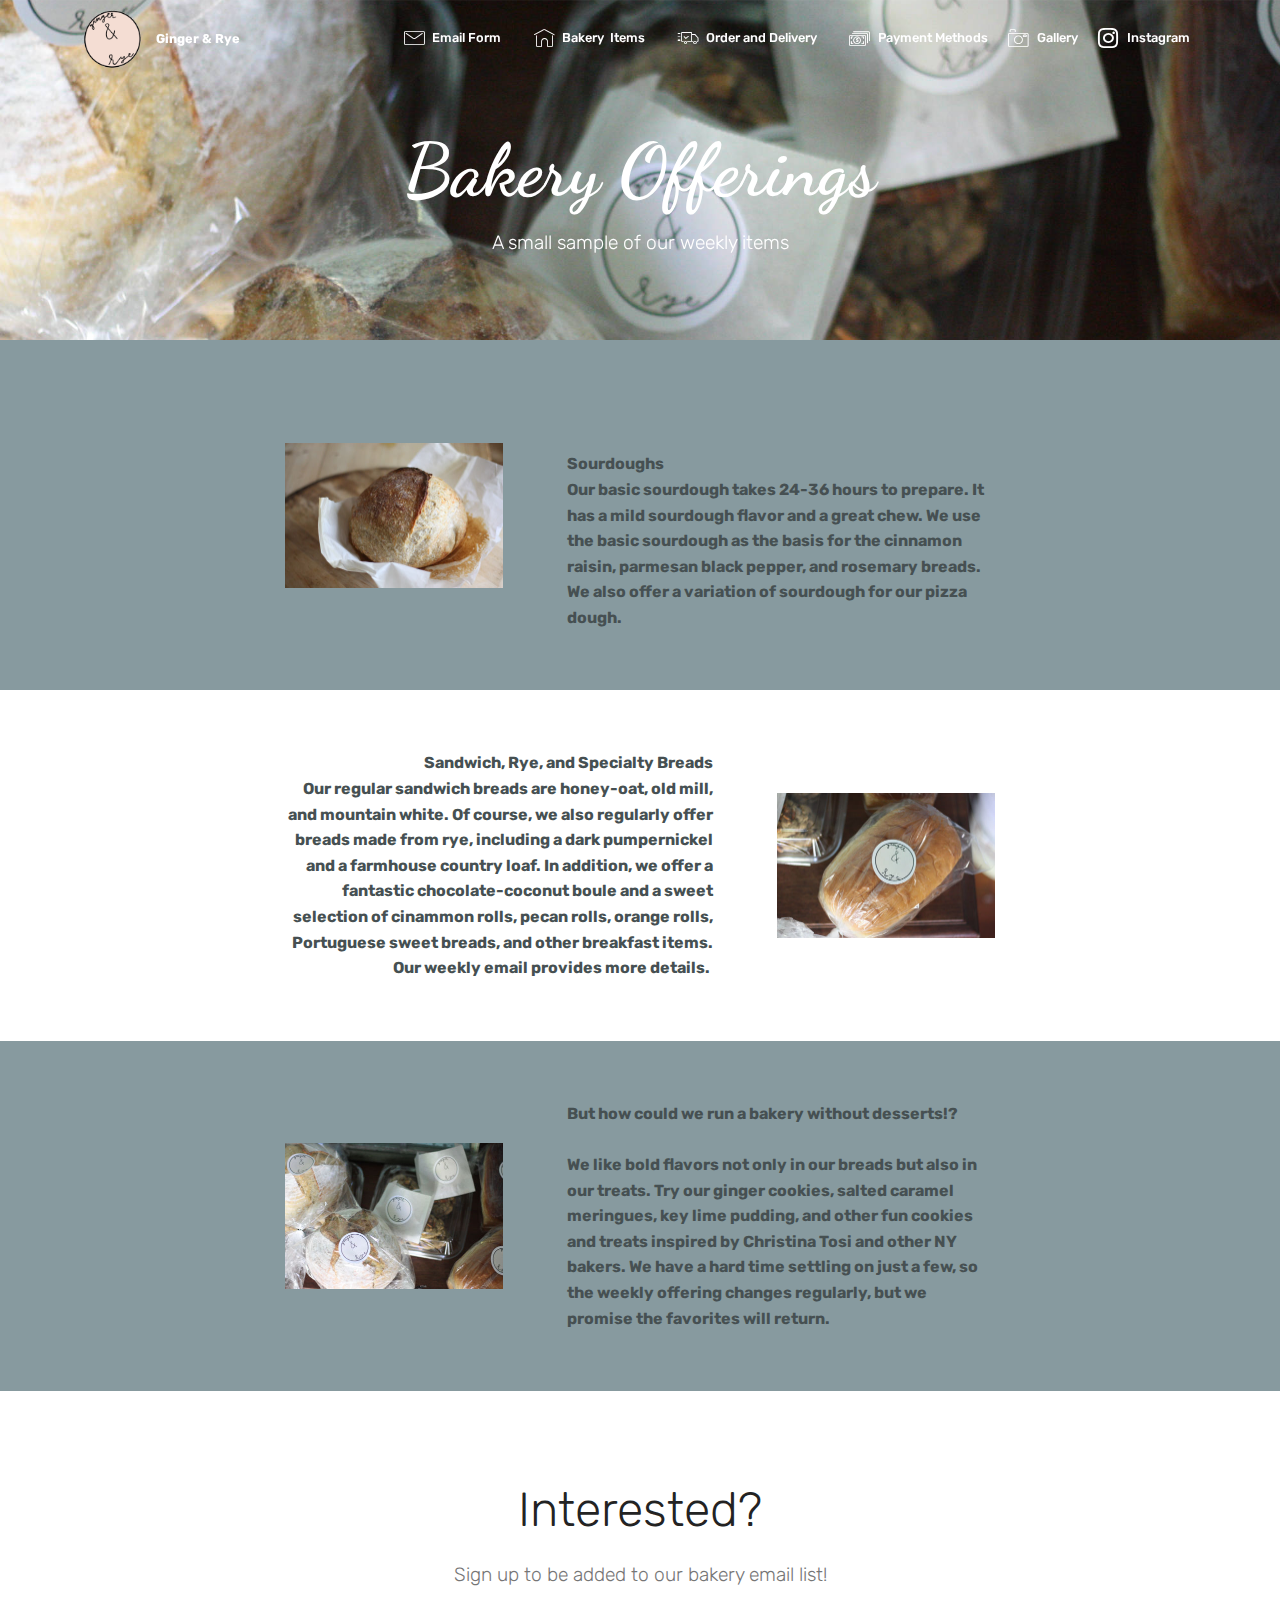
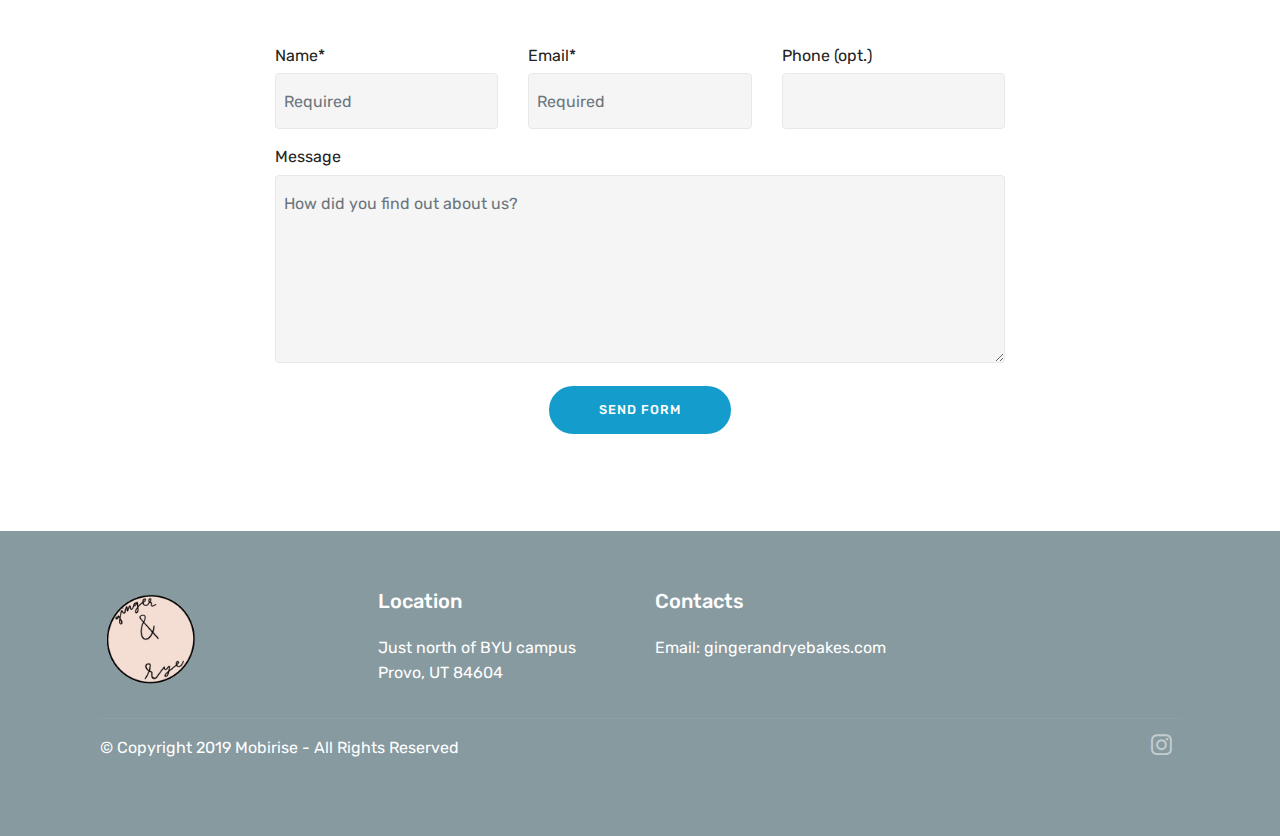
==== page1.html @ 4b45123b "create github pages" ====
<!DOCTYPE html>
<html  >
<head>
  <!-- Site made with Mobirise Website Builder v4.12.3, https://mobirise.com -->
  <meta charset="UTF-8">
  <meta http-equiv="X-UA-Compatible" content="IE=edge">
  <meta name="generator" content="Mobirise v4.12.3, mobirise.com">
  <meta name="viewport" content="width=device-width, initial-scale=1, minimum-scale=1">
  <link rel="shortcut icon" href="assets/images/gingerandrye-1-128x124.png" type="image/x-icon">
  <meta name="description" content="Web Site Maker Description">
  
  
  <title>Bakery Items</title>
  <link rel="stylesheet" href="assets/web/assets/mobirise-icons/mobirise-icons.css">
  <link rel="stylesheet" href="assets/bootstrap/css/bootstrap.min.css">
  <link rel="stylesheet" href="assets/bootstrap/css/bootstrap-grid.min.css">
  <link rel="stylesheet" href="assets/bootstrap/css/bootstrap-reboot.min.css">
  <link rel="stylesheet" href="assets/socicon/css/styles.css">
  <link rel="stylesheet" href="assets/dropdown/css/style.css">
  <link rel="stylesheet" href="assets/tether/tether.min.css">
  <link rel="stylesheet" href="assets/theme/css/style.css">
  <link rel="preload" as="style" href="assets/mobirise/css/mbr-additional.css"><link rel="stylesheet" href="assets/mobirise/css/mbr-additional.css" type="text/css">
  
  
  
</head>
<body>
  <section class="menu cid-qTkzRZLJNu" once="menu" id="menu1-h">

    

    <nav class="navbar navbar-expand beta-menu navbar-dropdown align-items-center navbar-fixed-top navbar-toggleable-sm bg-color transparent">
        <button class="navbar-toggler navbar-toggler-right" type="button" data-toggle="collapse" data-target="#navbarSupportedContent" aria-controls="navbarSupportedContent" aria-expanded="false" aria-label="Toggle navigation">
            <div class="hamburger">
                <span></span>
                <span></span>
                <span></span>
                <span></span>
            </div>
        </button>
        <div class="menu-logo">
            <div class="navbar-brand">
                <span class="navbar-logo">
                    <a href="index.html#header2-1">
                         <img src="assets/images/gingerandrye-1-128x124.png" alt="Mobirise" title="" style="height: 3.8rem;">
                    </a>
                </span>
                <span class="navbar-caption-wrap"><a class="navbar-caption text-white display-4" href="index.html#header2-1">
                        Ginger &amp; Rye</a></span>
            </div>
        </div>
        <div class="collapse navbar-collapse" id="navbarSupportedContent">
            <ul class="navbar-nav nav-dropdown nav-right" data-app-modern-menu="true"><li class="nav-item">
                    <a class="nav-link link text-white display-4" href="index.html#form1-1f"><span class="mbri-letter mbr-iconfont mbr-iconfont-btn"></span>Email Form &nbsp; &nbsp;</a>
                </li><li class="nav-item"><a class="nav-link link text-white display-4" href="page1.html#content5-p"><span class="mbri-home mbr-iconfont mbr-iconfont-btn"></span>Bakery &nbsp;Items &nbsp; &nbsp;</a></li><li class="nav-item"><a class="nav-link link text-white display-4" href="page3.html"><span class="mbri-delivery mbr-iconfont mbr-iconfont-btn"></span>Order and Delivery &nbsp; &nbsp;</a></li>
                <li class="nav-item">
                    <a class="nav-link link text-white display-4" href="index.html#contacts2-13"><span class="mbri-cash mbr-iconfont mbr-iconfont-btn"></span>
                        
                        Payment Methods</a>
                </li><li class="nav-item"><a class="nav-link link text-white display-4" href="page2.html#content5-10"><span class="mbri-camera mbr-iconfont mbr-iconfont-btn"></span>Gallery</a></li><li class="nav-item"><a class="nav-link link text-white display-4" href="https://www.instagram.com/ginger.and.rye/?hl=en"><span class="socicon socicon-instagram mbr-iconfont mbr-iconfont-btn"></span>Instagram</a></li></ul>
            
        </div>
    </nav>
</section>

<section class="engine"><a href="https://mobirise.info/p">website templates free download</a></section><section class="mbr-section content5 cid-s0pGaWJEve mbr-parallax-background" id="content5-p">

    

    

    <div class="container">
        <div class="media-container-row">
            <div class="title col-12 col-md-8">
                <h2 class="align-center mbr-bold mbr-white pb-3 mbr-fonts-style display-1">
                    <br>Bakery Offerings</h2>
                <h3 class="mbr-section-subtitle align-center mbr-light mbr-white pb-3 mbr-fonts-style display-5">
                    A small sample of our weekly items</h3>
                
                
            </div>
        </div>
    </div>
</section>

<section class="mbr-section content6 cid-s0pDZ3ZKz1" id="content6-i">
    
     
    
    <div class="container">
        <div class="media-container-row">
            <div class="col-12 col-md-8">
                <div class="media-container-row">
                    <div class="mbr-figure" style="width: 60%;">
                      <img src="assets/images/ba828e68-7c0d-4116-87e7-98abefa94140-436x291.jpg" alt="Mobirise" title="">  
                    </div>
                    <div class="media-content">
                        <div class="mbr-section-text">
                            <p class="mbr-text mb-0 mbr-fonts-style display-7"><strong><br></strong><br><strong>Sourdoughs</strong><br><strong>Our basic sourdough takes 24-36 hours to prepare. It has a mild sourdough flavor and a great chew. We use the basic sourdough as the basis for the cinnamon raisin, parmesan black pepper, and rosemary breads. We also offer a variation of sourdough for our pizza dough.&nbsp;</strong></p>
                        </div>
                    </div>
                </div>
            </div>
        </div>
    </div>
</section>

<section class="mbr-section content7 cid-s0pDZAdrUV" id="content7-j">
          
    

    <div class="container">
        <div class="media-container-row">
            <div class="col-12 col-md-8">
                <div class="media-container-row">
                    <div class="media-content">
                        <div class="mbr-section-text">
                            <p class="mbr-text align-right mb-0 mbr-fonts-style display-7"><strong>Sandwich, Rye, and Specialty Breads </strong><br><strong>Our regular sandwich breads are honey-oat, old mill, and mountain white. Of course, we also regularly offer breads made from rye, including a dark pumpernickel and a farmhouse country loaf. In addition, we offer a fantastic chocolate-coconut boule and a sweet selection of cinammon rolls, pecan rolls, orange rolls, Portuguese sweet breads, and other breakfast items. Our weekly email provides more details.&nbsp;</strong></p>
                        </div>
                    </div>
                    <div class="mbr-figure" style="width: 60%;">
                     <img src="assets/images/7b213378-74d7-454a-addc-4ea7f31fd6d7-436x291.jpg" alt="Mobirise" title="">  
                    </div>
                </div>
            </div>
        </div>
    </div>
</section>

<section class="mbr-section content6 cid-s0pE079Bls" id="content6-k">
    
     
    
    <div class="container">
        <div class="media-container-row">
            <div class="col-12 col-md-8">
                <div class="media-container-row">
                    <div class="mbr-figure" style="width: 60%;">
                      <img src="assets/images/e7d63879-1430-4ffb-b360-0c86e15fdb73-436x291.jpg" alt="Mobirise" title="">  
                    </div>
                    <div class="media-content">
                        <div class="mbr-section-text">
                            <p class="mbr-text mb-0 mbr-fonts-style display-7"><strong>But how could we run a bakery without desserts!? </strong><br><br><strong>We like bold flavors not only in our breads but also in our treats. Try our ginger cookies, salted caramel meringues, key lime pudding, and other fun cookies and treats inspired by Christina Tosi and other NY bakers. We have a hard time settling on just a few, so the weekly offering changes regularly, but we promise the favorites will return.&nbsp;</strong></p>
                        </div>
                    </div>
                </div>
            </div>
        </div>
    </div>
</section>

<section class="mbr-section form1 cid-s45oOQCG1x" id="form1-1g">

    

    
    <div class="container">
        <div class="row justify-content-center">
            <div class="title col-12 col-lg-8">
                <h2 class="mbr-section-title align-center pb-3 mbr-fonts-style display-2">
                    Interested?</h2>
                <h3 class="mbr-section-subtitle align-center mbr-light pb-3 mbr-fonts-style display-5">
                    Sign up to be added to our bakery email list!</h3>
            </div>
        </div>
    </div>
    <div class="container">
        <div class="row justify-content-center">
            <div class="media-container-column col-lg-8" data-form-type="formoid">
                <!---Formbuilder Form--->
                <form action="https://mobirise.com/" method="POST" class="mbr-form form-with-styler" data-form-title="Mobirise Form"><input type="hidden" name="email" data-form-email="true" value="kA5Q4S2XsvgjKox5ohz2xj3OUL85IUdRv9z1L+EVc3DbPMz5iiCNeNidPuoGTYF84Lcx7TkbAm3/B8LaMwvjBKU53O5bFYzavY7jjArSK4eSxEyXOGvs4drzCg3ZOJYL">
                    <div class="row">
                        <div hidden="hidden" data-form-alert="" class="alert alert-success col-12">Thanks for signing up! Our email goes out on Mondays. If you don't see it, please check your junk mail.</div>
                        <div hidden="hidden" data-form-alert-danger="" class="alert alert-danger col-12">
                        </div>
                    </div>
                    <div class="dragArea row">
                        <div class="col-md-4  form-group" data-for="name">
                            <label for="name-form1-1g" class="form-control-label mbr-fonts-style display-7">Name*</label>
                            <input type="text" name="name" data-form-field="Name" required="required" class="form-control display-7" placeholder="Required" id="name-form1-1g">
                        </div>
                        <div class="col-md-4  form-group" data-for="email">
                            <label for="email-form1-1g" class="form-control-label mbr-fonts-style display-7">Email*</label>
                            <input type="email" name="email" data-form-field="Email" required="required" class="form-control display-7" placeholder="Required" id="email-form1-1g">
                        </div>
                        <div data-for="phone" class="col-md-4  form-group">
                            <label for="phone-form1-1g" class="form-control-label mbr-fonts-style display-7">Phone (opt.)</label>
                            <input type="tel" name="phone" data-form-field="Phone" class="form-control display-7" id="phone-form1-1g">
                        </div>
                        <div data-for="message" class="col-md-12 form-group">
                            <label for="message-form1-1g" class="form-control-label mbr-fonts-style display-7">Message</label>
                            <textarea name="message" data-form-field="Message" class="form-control display-7" placeholder="How did you find out about us?" id="message-form1-1g"></textarea>
                        </div>
                        <div class="col-md-12 input-group-btn align-center"><button type="submit" class="btn btn-primary btn-form display-4">SEND FORM</button></div>
                    </div>
                </form><!---Formbuilder Form--->
            </div>
        </div>
    </div>
</section>

<section class="cid-s0pEugz4kB" id="footer1-n">

    

    

    <div class="container">
        <div class="media-container-row content text-white">
            <div class="col-12 col-md-3">
                <div class="media-wrap">
                    <a href="https://mobirise.co/">
                        <img src="assets/images/gingerandrye-192x186.png" alt="Mobirise" title="">
                    </a>
                </div>
            </div>
            <div class="col-12 col-md-3 mbr-fonts-style display-7">
                <h5 class="pb-3">
                    Location</h5>
                <p class="mbr-text">Just north of BYU campus<br>Provo, UT 84604</p>
            </div>
            <div class="col-12 col-md-3 mbr-fonts-style display-7">
                <h5 class="pb-3">
                    Contacts
                </h5>
                <p class="mbr-text">
                    Email: gingerandryebakes.com &nbsp; &nbsp; &nbsp; &nbsp; &nbsp;<br></p>
            </div>
            <div class="col-12 col-md-3 mbr-fonts-style display-7">
                <h5 class="pb-3"></h5>
                <p class="mbr-text">&nbsp;<br><br></p>
            </div>
        </div>
        <div class="footer-lower">
            <div class="media-container-row">
                <div class="col-sm-12">
                    <hr>
                </div>
            </div>
            <div class="media-container-row mbr-white">
                <div class="col-sm-6 copyright">
                    <p class="mbr-text mbr-fonts-style display-7">
                        © Copyright 2019 Mobirise - All Rights Reserved
                    </p>
                </div>
                <div class="col-md-6">
                    <div class="social-list align-right">
                        <div class="soc-item">
                            <a href="https://www.instagram.com/ginger.and.rye/?hl=en">
                                <span class="mbr-iconfont mbr-iconfont-social socicon-instagram socicon"></span>
                            </a>
                        </div>
                        
                        
                        
                        
                        
                    </div>
                </div>
            </div>
        </div>
    </div>
</section>


  <script src="assets/web/assets/jquery/jquery.min.js"></script>
  <script src="assets/popper/popper.min.js"></script>
  <script src="assets/bootstrap/js/bootstrap.min.js"></script>
  <script src="assets/smoothscroll/smooth-scroll.js"></script>
  <script src="assets/dropdown/js/nav-dropdown.js"></script>
  <script src="assets/dropdown/js/navbar-dropdown.js"></script>
  <script src="assets/touchswipe/jquery.touch-swipe.min.js"></script>
  <script src="assets/parallax/jarallax.min.js"></script>
  <script src="assets/tether/tether.min.js"></script>
  <script src="assets/theme/js/script.js"></script>
  <script src="assets/formoid/formoid.min.js"></script>
  
  
</body>
</html>
---- assets/web/assets/mobirise-icons/mobirise-icons.css ----
@font-face {
  font-family: 'MobiriseIcons';
  src:  url('mobirise-icons.eot?spat4u');
  src:  url('mobirise-icons.eot?spat4u#iefix') format('embedded-opentype'),
    url('mobirise-icons.ttf?spat4u') format('truetype'),
    url('mobirise-icons.woff?spat4u') format('woff'),
    url('mobirise-icons.svg?spat4u#MobiriseIcons') format('svg');
  font-weight: normal;
  font-style: normal;
  font-display: swap;
}

[class^="mbri-"], [class*=" mbri-"] {
  /* use !important to prevent issues with browser extensions that change fonts */
  font-family: MobiriseIcons !important;
  speak: none;
  font-style: normal;
  font-weight: normal;
  font-variant: normal;
  text-transform: none;
  line-height: 1;

  /* Better Font Rendering =========== */
  -webkit-font-smoothing: antialiased;
  -moz-osx-font-smoothing: grayscale;
}

.mbri-add-submenu:before {
  content: "\e900";
}
.mbri-alert:before {
  content: "\e901";
}
.mbri-align-center:before {
  content: "\e902";
}
.mbri-align-justify:before {
  content: "\e903";
}
.mbri-align-left:before {
  content: "\e904";
}
.mbri-align-right:before {
  content: "\e905";
}
.mbri-android:before {
  content: "\e906";
}
.mbri-apple:before {
  content: "\e907";
}
.mbri-arrow-down:before {
  content: "\e908";
}
.mbri-arrow-next:before {
  content: "\e909";
}
.mbri-arrow-prev:before {
  content: "\e90a";
}
.mbri-arrow-up:before {
  content: "\e90b";
}
.mbri-bold:before {
  content: "\e90c";
}
.mbri-bookmark:before {
  content: "\e90d";
}
.mbri-bootstrap:before {
  content: "\e90e";
}
.mbri-briefcase:before {
  content: "\e90f";
}
.mbri-browse:before {
  content: "\e910";
}
.mbri-bulleted-list:before {
  content: "\e911";
}
.mbri-calendar:before {
  content: "\e912";
}
.mbri-camera:before {
  content: "\e913";
}
.mbri-cart-add:before {
  content: "\e914";
}
.mbri-cart-full:before {
  content: "\e915";
}
.mbri-cash:before {
  content: "\e916";
}
.mbri-change-style:before {
  content: "\e917";
}
.mbri-chat:before {
  content: "\e918";
}
.mbri-clock:before {
  content: "\e919";
}
.mbri-close:before {
  content: "\e91a";
}
.mbri-cloud:before {
  content: "\e91b";
}
.mbri-code:before {
  content: "\e91c";
}
.mbri-contact-form:before {
  content: "\e91d";
}
.mbri-credit-card:before {
  content: "\e91e";
}
.mbri-cursor-click:before {
  content: "\e91f";
}
.mbri-cust-feedback:before {
  content: "\e920";
}
.mbri-database:before {
  content: "\e921";
}
.mbri-delivery:before {
  content: "\e922";
}
.mbri-desktop:before {
  content: "\e923";
}
.mbri-devices:before {
  content: "\e924";
}
.mbri-down:before {
  content: "\e925";
}
.mbri-download:before {
  content: "\e989";
}
.mbri-drag-n-drop:before {
  content: "\e927";
}
.mbri-drag-n-drop2:before {
  content: "\e928";
}
.mbri-edit:before {
  content: "\e929";
}
.mbri-edit2:before {
  content: "\e92a";
}
.mbri-error:before {
  content: "\e92b";
}
.mbri-extension:before {
  content: "\e92c";
}
.mbri-features:before {
  content: "\e92d";
}
.mbri-file:before {
  content: "\e92e";
}
.mbri-flag:before {
  content: "\e92f";
}
.mbri-folder:before {
  content: "\e930";
}
.mbri-gift:before {
  content: "\e931";
}
.mbri-github:before {
  content: "\e932";
}
.mbri-globe:before {
  content: "\e933";
}
.mbri-globe-2:before {
  content: "\e934";
}
.mbri-growing-chart:before {
  content: "\e935";
}
.mbri-hearth:before {
  content: "\e936";
}
.mbri-help:before {
  content: "\e937";
}
.mbri-home:before {
  content: "\e938";
}
.mbri-hot-cup:before {
  content: "\e939";
}
.mbri-idea:before {
  content: "\e93a";
}
.mbri-image-gallery:before {
  content: "\e93b";
}
.mbri-image-slider:before {
  content: "\e93c";
}
.mbri-info:before {
  content: "\e93d";
}
.mbri-italic:before {
  content: "\e93e";
}
.mbri-key:before {
  content: "\e93f";
}
.mbri-laptop:before {
  content: "\e940";
}
.mbri-layers:before {
  content: "\e941";
}
.mbri-left-right:before {
  content: "\e942";
}
.mbri-left:before {
  content: "\e943";
}
.mbri-letter:before {
  content: "\e944";
}
.mbri-like:before {
  content: "\e945";
}
.mbri-link:before {
  content: "\e946";
}
.mbri-lock:before {
  content: "\e947";
}
.mbri-login:before {
  content: "\e948";
}
.mbri-logout:before {
  content: "\e949";
}
.mbri-magic-stick:before {
  content: "\e94a";
}
.mbri-map-pin:before {
  content: "\e94b";
}
.mbri-menu:before {
  content: "\e94c";
}
.mbri-mobile:before {
  content: "\e94d";
}
.mbri-mobile2:before {
  content: "\e94e";
}
.mbri-mobirise:before {
  content: "\e94f";
}
.mbri-more-horizontal:before {
  content: "\e950";
}
.mbri-more-vertical:before {
  content: "\e951";
}
.mbri-music:before {
  content: "\e952";
}
.mbri-new-file:before {
  content: "\e953";
}
.mbri-numbered-list:before {
  content: "\e954";
}
.mbri-opened-folder:before {
  content: "\e955";
}
.mbri-pages:before {
  content: "\e956";
}
.mbri-paper-plane:before {
  content: "\e957";
}
.mbri-paperclip:before {
  content: "\e958";
}
.mbri-photo:before {
  content: "\e959";
}
.mbri-photos:before {
  content: "\e95a";
}
.mbri-pin:before {
  content: "\e95b";
}
.mbri-play:before {
  content: "\e95c";
}
.mbri-plus:before {
  content: "\e95d";
}
.mbri-preview:before {
  content: "\e95e";
}
.mbri-print:before {
  content: "\e95f";
}
.mbri-protect:before {
  content: "\e960";
}
.mbri-question:before {
  content: "\e961";
}
.mbri-quote-left:before {
  content: "\e962";
}
.mbri-quote-right:before {
  content: "\e963";
}
.mbri-refresh:before {
  content: "\e964";
}
.mbri-responsive:before {
  content: "\e965";
}
.mbri-right:before {
  content: "\e966";
}
.mbri-rocket:before {
  content: "\e967";
}
.mbri-sad-face:before {
  content: "\e968";
}
.mbri-sale:before {
  content: "\e969";
}
.mbri-save:before {
  content: "\e96a";
}
.mbri-search:before {
  content: "\e96b";
}
.mbri-setting:before {
  content: "\e96c";
}
.mbri-setting2:before {
  content: "\e96d";
}
.mbri-setting3:before {
  content: "\e96e";
}
.mbri-share:before {
  content: "\e96f";
}
.mbri-shopping-bag:before {
  content: "\e970";
}
.mbri-shopping-basket:before {
  content: "\e971";
}
.mbri-shopping-cart:before {
  content: "\e972";
}
.mbri-sites:before {
  content: "\e973";
}
.mbri-smile-face:before {
  content: "\e974";
}
.mbri-speed:before {
  content: "\e975";
}
.mbri-star:before {
  content: "\e976";
}
.mbri-success:before {
  content: "\e977";
}
.mbri-sun:before {
  content: "\e978";
}
.mbri-sun2:before {
  content: "\e979";
}
.mbri-tablet:before {
  content: "\e97a";
}
.mbri-tablet-vertical:before {
  content: "\e97b";
}
.mbri-target:before {
  content: "\e97c";
}
.mbri-timer:before {
  content: "\e97d";
}
.mbri-to-ftp:before {
  content: "\e97e";
}
.mbri-to-local-drive:before {
  content: "\e97f";
}
.mbri-touch-swipe:before {
  content: "\e980";
}
.mbri-touch:before {
  content: "\e981";
}
.mbri-trash:before {
  content: "\e982";
}
.mbri-underline:before {
  content: "\e983";
}
.mbri-unlink:before {
  content: "\e984";
}
.mbri-unlock:before {
  content: "\e985";
}
.mbri-up-down:before {
  content: "\e986";
}
.mbri-up:before {
  content: "\e987";
}
.mbri-update:before {
  content: "\e988";
}
.mbri-upload:before {
 content: "\e926"; 
}
.mbri-user:before {
  content: "\e98a";
}
.mbri-user2:before {
  content: "\e98b";
}
.mbri-users:before {
  content: "\e98c";
}
.mbri-video:before {
  content: "\e98d";
}
.mbri-video-play:before {
  content: "\e98e";
}
.mbri-watch:before {
  content: "\e98f";
}
.mbri-website-theme:before {
  content: "\e990";
}
.mbri-wifi:before {
  content: "\e991";
}
.mbri-windows:before {
  content: "\e992";
}
.mbri-zoom-out:before {
  content: "\e993";
}
.mbri-redo:before {
  content: "\e994";
}
.mbri-undo:before {
  content: "\e995";
}
---- assets/socicon/css/styles.css ----
@charset "UTF-8";

@font-face {
  font-family: 'Socicon';
  src:  url('../fonts/socicon.eot');
  src:  url('../fonts/socicon.eot?#iefix') format('embedded-opentype'),
    url('../fonts/socicon.woff2') format('woff2'),
    url('../fonts/socicon.ttf') format('truetype'),
    url('../fonts/socicon.woff') format('woff'),
    url('../fonts/socicon.svg#socicon') format('svg');
  font-weight: normal;
  font-style: normal;
}

[data-icon]:before {
  font-family: "socicon" !important;
  content: attr(data-icon);
  font-style: normal !important;
  font-weight: normal !important;
  font-variant: normal !important;
  text-transform: none !important;
  speak: none;
  line-height: 1;
  -webkit-font-smoothing: antialiased;
  -moz-osx-font-smoothing: grayscale;
}

[class^="socicon-"], [class*=" socicon-"] {
  /* use !important to prevent issues with browser extensions that change fonts */
  font-family: 'Socicon' !important;
  speak: none;
  font-style: normal;
  font-weight: normal;
  font-variant: normal;
  text-transform: none;
  line-height: 1;

  /* Better Font Rendering =========== */
  -webkit-font-smoothing: antialiased;
  -moz-osx-font-smoothing: grayscale;
}

.socicon-eitaa:before {
  content: "\e97c";
}
.socicon-soroush:before {
  content: "\e97d";
}
.socicon-bale:before {
  content: "\e97e";
}
.socicon-zazzle:before {
  content: "\e97b";
}
.socicon-society6:before {
  content: "\e97a";
}
.socicon-redbubble:before {
  content: "\e979";
}
.socicon-avvo:before {
  content: "\e978";
}
.socicon-stitcher:before {
  content: "\e977";
}
.socicon-googlehangouts:before {
  content: "\e974";
}
.socicon-dlive:before {
  content: "\e975";
}
.socicon-vsco:before {
  content: "\e976";
}
.socicon-flipboard:before {
  content: "\e973";
}
.socicon-ubuntu:before {
  content: "\e958";
}
.socicon-artstation:before {
  content: "\e959";
}
.socicon-invision:before {
  content: "\e95a";
}
.socicon-torial:before {
  content: "\e95b";
}
.socicon-collectorz:before {
  content: "\e95c";
}
.socicon-seenthis:before {
  content: "\e95d";
}
.socicon-googleplaymusic:before {
  content: "\e95e";
}
.socicon-debian:before {
  content: "\e95f";
}
.socicon-filmfreeway:before {
  content: "\e960";
}
.socicon-gnome:before {
  content: "\e961";
}
.socicon-itchio:before {
  content: "\e962";
}
.socicon-jamendo:before {
  content: "\e963";
}
.socicon-mix:before {
  content: "\e964";
}
.socicon-sharepoint:before {
  content: "\e965";
}
.socicon-tinder:before {
  content: "\e966";
}
.socicon-windguru:before {
  content: "\e967";
}
.socicon-cdbaby:before {
  content: "\e968";
}
.socicon-elementaryos:before {
  content: "\e969";
}
.socicon-stage32:before {
  content: "\e96a";
}
.socicon-tiktok:before {
  content: "\e96b";
}
.socicon-gitter:before {
  content: "\e96c";
}
.socicon-letterboxd:before {
  content: "\e96d";
}
.socicon-threema:before {
  content: "\e96e";
}
.socicon-splice:before {
  content: "\e96f";
}
.socicon-metapop:before {
  content: "\e970";
}
.socicon-naver:before {
  content: "\e971";
}
.socicon-remote:before {
  content: "\e972";
}
.socicon-internet:before {
  content: "\e957";
}
.socicon-moddb:before {
  content: "\e94b";
}
.socicon-indiedb:before {
  content: "\e94c";
}
.socicon-traxsource:before {
  content: "\e94d";
}
.socicon-gamefor:before {
  content: "\e94e";
}
.socicon-pixiv:before {
  content: "\e94f";
}
.socicon-myanimelist:before {
  content: "\e950";
}
.socicon-blackberry:before {
  content: "\e951";
}
.socicon-wickr:before {
  content: "\e952";
}
.socicon-spip:before {
  content: "\e953";
}
.socicon-napster:before {
  content: "\e954";
}
.socicon-beatport:before {
  content: "\e955";
}
.socicon-hackerone:before {
  content: "\e956";
}
.socicon-hackernews:before {
  content: "\e946";
}
.socicon-smashwords:before {
  content: "\e947";
}
.socicon-kobo:before {
  content: "\e948";
}
.socicon-bookbub:before {
  content: "\e949";
}
.socicon-mailru:before {
  content: "\e94a";
}
.socicon-gitlab:before {
  content: "\e945";
}
.socicon-instructables:before {
  content: "\e944";
}
.socicon-portfolio:before {
  content: "\e943";
}
.socicon-codered:before {
  content: "\e940";
}
.socicon-origin:before {
  content: "\e941";
}
.socicon-nextdoor:before {
  content: "\e942";
}
.socicon-udemy:before {
  content: "\e93f";
}
.socicon-livemaster:before {
  content: "\e93e";
}
.socicon-crunchbase:before {
  content: "\e93b";
}
.socicon-homefy:before {
  content: "\e93c";
}
.socicon-calendly:before {
  content: "\e93d";
}
.socicon-realtor:before {
  content: "\e90f";
}
.socicon-tidal:before {
  content: "\e910";
}
.socicon-qobuz:before {
  content: "\e911";
}
.socicon-natgeo:before {
  content: "\e912";
}
.socicon-mastodon:before {
  content: "\e913";
}
.socicon-unsplash:before {
  content: "\e914";
}
.socicon-homeadvisor:before {
  content: "\e915";
}
.socicon-angieslist:before {
  content: "\e916";
}
.socicon-codepen:before {
  content: "\e917";
}
.socicon-slack:before {
  content: "\e918";
}
.socicon-openaigym:before {
  content: "\e919";
}
.socicon-logmein:before {
  content: "\e91a";
}
.socicon-fiverr:before {
  content: "\e91b";
}
.socicon-gotomeeting:before {
  content: "\e91c";
}
.socicon-aliexpress:before {
  content: "\e91d";
}
.socicon-guru:before {
  content: "\e91e";
}
.socicon-appstore:before {
  content: "\e91f";
}
.socicon-homes:before {
  content: "\e920";
}
.socicon-zoom:before {
  content: "\e921";
}
.socicon-alibaba:before {
  content: "\e922";
}
.socicon-craigslist:before {
  content: "\e923";
}
.socicon-wix:before {
  content: "\e924";
}
.socicon-redfin:before {
  content: "\e925";
}
.socicon-googlecalendar:before {
  content: "\e926";
}
.socicon-shopify:before {
  content: "\e927";
}
.socicon-freelancer:before {
  content: "\e928";
}
.socicon-seedrs:before {
  content: "\e929";
}
.socicon-bing:before {
  content: "\e92a";
}
.socicon-doodle:before {
  content: "\e92b";
}
.socicon-bonanza:before {
  content: "\e92c";
}
.socicon-squarespace:before {
  content: "\e92d";
}
.socicon-toptal:before {
  content: "\e92e";
}
.socicon-gust:before {
  content: "\e92f";
}
.socicon-ask:before {
  content: "\e930";
}
.socicon-trulia:before {
  content: "\e931";
}
.socicon-loomly:before {
  content: "\e932";
}
.socicon-ghost:before {
  content: "\e933";
}
.socicon-upwork:before {
  content: "\e934";
}
.socicon-fundable:before {
  content: "\e935";
}
.socicon-booking:before {
  content: "\e936";
}
.socicon-googlemaps:before {
  content: "\e937";
}
.socicon-zillow:before {
  content: "\e938";
}
.socicon-niconico:before {
  content: "\e939";
}
.socicon-toneden:before {
  content: "\e93a";
}
.socicon-augment:before {
  content: "\e908";
}
.socicon-bitbucket:before {
  content: "\e909";
}
.socicon-fyuse:before {
  content: "\e90a";
}
.socicon-yt-gaming:before {
  content: "\e90b";
}
.socicon-sketchfab:before {
  content: "\e90c";
}
.socicon-mobcrush:before {
  content: "\e90d";
}
.socicon-microsoft:before {
  content: "\e90e";
}
.socicon-pandora:before {
  content: "\e907";
}
.socicon-messenger:before {
  content: "\e906";
}
.socicon-gamewisp:before {
  content: "\e905";
}
.socicon-bloglovin:before {
  content: "\e904";
}
.socicon-tunein:before {
  content: "\e903";
}
.socicon-gamejolt:before {
  content: "\e901";
}
.socicon-trello:before {
  content: "\e902";
}
.socicon-spreadshirt:before {
  content: "\e900";
}
.socicon-500px:before {
  content: "\e000";
}
.socicon-8tracks:before {
  content: "\e001";
}
.socicon-airbnb:before {
  content: "\e002";
}
.socicon-alliance:before {
  content: "\e003";
}
.socicon-amazon:before {
  content: "\e004";
}
.socicon-amplement:before {
  content: "\e005";
}
.socicon-android:before {
  content: "\e006";
}
.socicon-angellist:before {
  content: "\e007";
}
.socicon-apple:before {
  content: "\e008";
}
.socicon-appnet:before {
  content: "\e009";
}
.socicon-baidu:before {
  content: "\e00a";
}
.socicon-bandcamp:before {
  content: "\e00b";
}
.socicon-battlenet:before {
  content: "\e00c";
}
.socicon-mixer:before {
  content: "\e00d";
}
.socicon-bebee:before {
  content: "\e00e";
}
.socicon-bebo:before {
  content: "\e00f";
}
.socicon-behance:before {
  content: "\e010";
}
.socicon-blizzard:before {
  content: "\e011";
}
.socicon-blogger:before {
  content: "\e012";
}
.socicon-buffer:before {
  content: "\e013";
}
.socicon-chrome:before {
  content: "\e014";
}
.socicon-coderwall:before {
  content: "\e015";
}
.socicon-curse:before {
  content: "\e016";
}
.socicon-dailymotion:before {
  content: "\e017";
}
.socicon-deezer:before {
  content: "\e018";
}
.socicon-delicious:before {
  content: "\e019";
}
.socicon-deviantart:before {
  content: "\e01a";
}
.socicon-diablo:before {
  content: "\e01b";
}
.socicon-digg:before {
  content: "\e01c";
}
.socicon-discord:before {
  content: "\e01d";
}
.socicon-disqus:before {
  content: "\e01e";
}
.socicon-douban:before {
  content: "\e01f";
}
.socicon-draugiem:before {
  content: "\e020";
}
.socicon-dribbble:before {
  content: "\e021";
}
.socicon-drupal:before {
  content: "\e022";
}
.socicon-ebay:before {
  content: "\e023";
}
.socicon-ello:before {
  content: "\e024";
}
.socicon-endomodo:before {
  content: "\e025";
}
.socicon-envato:before {
  content: "\e026";
}
.socicon-etsy:before {
  content: "\e027";
}
.socicon-facebook:before {
  content: "\e028";
}
.socicon-feedburner:before {
  content: "\e029";
}
.socicon-filmweb:before {
  content: "\e02a";
}
.socicon-firefox:before {
  content: "\e02b";
}
.socicon-flattr:before {
  content: "\e02c";
}
.socicon-flickr:before {
  content: "\e02d";
}
.socicon-formulr:before {
  content: "\e02e";
}
.socicon-forrst:before {
  content: "\e02f";
}
.socicon-foursquare:before {
  content: "\e030";
}
.socicon-friendfeed:before {
  content: "\e031";
}
.socicon-github:before {
  content: "\e032";
}
.socicon-goodreads:before {
  content: "\e033";
}
.socicon-google:before {
  content: "\e034";
}
.socicon-googlescholar:before {
  content: "\e035";
}
.socicon-googlegroups:before {
  content: "\e036";
}
.socicon-googlephotos:before {
  content: "\e037";
}
.socicon-googleplus:before {
  content: "\e038";
}
.socicon-grooveshark:before {
  content: "\e039";
}
.socicon-hackerrank:before {
  content: "\e03a";
}
.socicon-hearthstone:before {
  content: "\e03b";
}
.socicon-hellocoton:before {
  content: "\e03c";
}
.socicon-heroes:before {
  content: "\e03d";
}
.socicon-smashcast:before {
  content: "\e03e";
}
.socicon-horde:before {
  content: "\e03f";
}
.socicon-houzz:before {
  content: "\e040";
}
.socicon-icq:before {
  content: "\e041";
}
.socicon-identica:before {
  content: "\e042";
}
.socicon-imdb:before {
  content: "\e043";
}
.socicon-instagram:before {
  content: "\e044";
}
.socicon-issuu:before {
  content: "\e045";
}
.socicon-istock:before {
  content: "\e046";
}
.socicon-itunes:before {
  content: "\e047";
}
.socicon-keybase:before {
  content: "\e048";
}
.socicon-lanyrd:before {
  content: "\e049";
}
.socicon-lastfm:before {
  content: "\e04a";
}
.socicon-line:before {
  content: "\e04b";
}
.socicon-linkedin:before {
  content: "\e04c";
}
.socicon-livejournal:before {
  content: "\e04d";
}
.socicon-lyft:before {
  content: "\e04e";
}
.socicon-macos:before {
  content: "\e04f";
}
.socicon-mail:before {
  content: "\e050";
}
.socicon-medium:before {
  content: "\e051";
}
.socicon-meetup:before {
  content: "\e052";
}
.socicon-mixcloud:before {
  content: "\e053";
}
.socicon-modelmayhem:before {
  content: "\e054";
}
.socicon-mumble:before {
  content: "\e055";
}
.socicon-myspace:before {
  content: "\e056";
}
.socicon-newsvine:before {
  content: "\e057";
}
.socicon-nintendo:before {
  content: "\e058";
}
.socicon-npm:before {
  content: "\e059";
}
.socicon-odnoklassniki:before {
  content: "\e05a";
}
.socicon-openid:before {
  content: "\e05b";
}
.socicon-opera:before {
  content: "\e05c";
}
.socicon-outlook:before {
  content: "\e05d";
}
.socicon-overwatch:before {
  content: "\e05e";
}
.socicon-patreon:before {
  content: "\e05f";
}
.socicon-paypal:before {
  content: "\e060";
}
.socicon-periscope:before {
  content: "\e061";
}
.socicon-persona:before {
  content: "\e062";
}
.socicon-pinterest:before {
  content: "\e063";
}
.socicon-play:before {
  content: "\e064";
}
.socicon-player:before {
  content: "\e065";
}
.socicon-playstation:before {
  content: "\e066";
}
.socicon-pocket:before {
  content: "\e067";
}
.socicon-qq:before {
  content: "\e068";
}
.socicon-quora:before {
  content: "\e069";
}
.socicon-raidcall:before {
  content: "\e06a";
}
.socicon-ravelry:before {
  content: "\e06b";
}
.socicon-reddit:before {
  content: "\e06c";
}
.socicon-renren:before {
  content: "\e06d";
}
.socicon-researchgate:before {
  content: "\e06e";
}
.socicon-residentadvisor:before {
  content: "\e06f";
}
.socicon-reverbnation:before {
  content: "\e070";
}
.socicon-rss:before {
  content: "\e071";
}
.socicon-sharethis:before {
  content: "\e072";
}
.socicon-skype:before {
  content: "\e073";
}
.socicon-slideshare:before {
  content: "\e074";
}
.socicon-smugmug:before {
  content: "\e075";
}
.socicon-snapchat:before {
  content: "\e076";
}
.socicon-songkick:before {
  content: "\e077";
}
.socicon-soundcloud:before {
  content: "\e078";
}
.socicon-spotify:before {
  content: "\e079";
}
.socicon-stackexchange:before {
  content: "\e07a";
}
.socicon-stackoverflow:before {
  content: "\e07b";
}
.socicon-starcraft:before {
  content: "\e07c";
}
.socicon-stayfriends:before {
  content: "\e07d";
}
.socicon-steam:before {
  content: "\e07e";
}
.socicon-storehouse:before {
  content: "\e07f";
}
.socicon-strava:before {
  content: "\e080";
}
.socicon-streamjar:before {
  content: "\e081";
}
.socicon-stumbleupon:before {
  content: "\e082";
}
.socicon-swarm:before {
  content: "\e083";
}
.socicon-teamspeak:before {
  content: "\e084";
}
.socicon-teamviewer:before {
  content: "\e085";
}
.socicon-technorati:before {
  content: "\e086";
}
.socicon-telegram:before {
  content: "\e087";
}
.socicon-tripadvisor:before {
  content: "\e088";
}
.socicon-tripit:before {
  content: "\e089";
}
.socicon-triplej:before {
  content: "\e08a";
}
.socicon-tumblr:before {
  content: "\e08b";
}
.socicon-twitch:before {
  content: "\e08c";
}
.socicon-twitter:before {
  content: "\e08d";
}
.socicon-uber:before {
  content: "\e08e";
}
.socicon-ventrilo:before {
  content: "\e08f";
}
.socicon-viadeo:before {
  content: "\e090";
}
.socicon-viber:before {
  content: "\e091";
}
.socicon-viewbug:before {
  content: "\e092";
}
.socicon-vimeo:before {
  content: "\e093";
}
.socicon-vine:before {
  content: "\e094";
}
.socicon-vkontakte:before {
  content: "\e095";
}
.socicon-warcraft:before {
  content: "\e096";
}
.socicon-wechat:before {
  content: "\e097";
}
.socicon-weibo:before {
  content: "\e098";
}
.socicon-whatsapp:before {
  content: "\e099";
}
.socicon-wikipedia:before {
  content: "\e09a";
}
.socicon-windows:before {
  content: "\e09b";
}
.socicon-wordpress:before {
  content: "\e09c";
}
.socicon-wykop:before {
  content: "\e09d";
}
.socicon-xbox:before {
  content: "\e09e";
}
.socicon-xing:before {
  content: "\e09f";
}
.socicon-yahoo:before {
  content: "\e0a0";
}
.socicon-yammer:before {
  content: "\e0a1";
}
.socicon-yandex:before {
  content: "\e0a2";
}
.socicon-yelp:before {
  content: "\e0a3";
}
.socicon-younow:before {
  content: "\e0a4";
}
.socicon-youtube:before {
  content: "\e0a5";
}
.socicon-zapier:before {
  content: "\e0a6";
}
.socicon-zerply:before {
  content: "\e0a7";
}
.socicon-zomato:before {
  content: "\e0a8";
}
.socicon-zynga:before {
  content: "\e0a9";
}
---- assets/dropdown/css/style.css ----
.navbar-dropdown {
  left: 0;
  padding: 0;
  position: absolute;
  right: 0;
  top: 0;
  transition: all 0.45s ease;
  z-index: 1030;
  background: #282828; }
  .navbar-dropdown .navbar-logo {
    margin-right: 0.8rem;
    transition: margin 0.3s ease-in-out;
    vertical-align: middle; }
    .navbar-dropdown .navbar-logo img {
      height: 3.125rem;
      transition: all 0.3s ease-in-out; }
    .navbar-dropdown .navbar-logo.mbr-iconfont {
      font-size: 3.125rem;
      line-height: 3.125rem; }
  .navbar-dropdown .navbar-caption {
    font-weight: 700;
    white-space: normal;
    vertical-align: -4px;
    line-height: 3.125rem !important; }
    .navbar-dropdown .navbar-caption, .navbar-dropdown .navbar-caption:hover {
      color: inherit;
      text-decoration: none; }
  .navbar-dropdown .mbr-iconfont + .navbar-caption {
    vertical-align: -1px; }
  .navbar-dropdown.navbar-fixed-top {
    position: fixed; }
  .navbar-dropdown .navbar-brand span {
    vertical-align: -4px; }
  .navbar-dropdown.bg-color.transparent {
    background: none; }
  .navbar-dropdown.navbar-short .navbar-brand {
    padding: 0.625rem 0; }
    .navbar-dropdown.navbar-short .navbar-brand span {
      vertical-align: -1px; }
  .navbar-dropdown.navbar-short .navbar-caption {
    line-height: 2.375rem !important;
    vertical-align: -2px; }
  .navbar-dropdown.navbar-short .navbar-logo {
    margin-right: 0.5rem; }
    .navbar-dropdown.navbar-short .navbar-logo img {
      height: 2.375rem; }
    .navbar-dropdown.navbar-short .navbar-logo.mbr-iconfont {
      font-size: 2.375rem;
      line-height: 2.375rem; }
  .navbar-dropdown.navbar-short .mbr-table-cell {
    height: 3.625rem; }
  .navbar-dropdown .navbar-close {
    left: 0.6875rem;
    position: fixed;
    top: 0.75rem;
    z-index: 1000; }
  .navbar-dropdown .hamburger-icon {
    content: "";
    display: inline-block;
    vertical-align: middle;
    width: 16px;
    -webkit-box-shadow: 0 -6px 0 1px #282828,0 0 0 1px #282828,0 6px 0 1px #282828;
    -moz-box-shadow: 0 -6px 0 1px #282828,0 0 0 1px #282828,0 6px 0 1px #282828;
    box-shadow: 0 -6px 0 1px #282828,0 0 0 1px #282828,0 6px 0 1px #282828; }

.dropdown-menu .dropdown-toggle[data-toggle="dropdown-submenu"]::after {
  border-bottom: 0.35em solid transparent;
  border-left: 0.35em solid;
  border-right: 0;
  border-top: 0.35em solid transparent;
  margin-left: 0.3rem; }

.dropdown-menu .dropdown-item:focus {
  outline: 0; }

.nav-dropdown {
  font-size: 0.75rem;
  font-weight: 500;
  height: auto !important; }
  .nav-dropdown .nav-btn {
    padding-left: 1rem; }
  .nav-dropdown .link {
    margin: .667em 1.667em;
    font-weight: 500;
    padding: 0;
    transition: color .2s ease-in-out; }
    .nav-dropdown .link.dropdown-toggle {
      margin-right: 2.583em; }
      .nav-dropdown .link.dropdown-toggle::after {
        margin-left: .25rem;
        border-top: 0.35em solid;
        border-right: 0.35em solid transparent;
        border-left: 0.35em solid transparent;
        border-bottom: 0; }
      .nav-dropdown .link.dropdown-toggle[aria-expanded="true"] {
        margin: 0;
        padding: 0.667em 3.263em  0.667em 1.667em; }
  .nav-dropdown .link::after,
  .nav-dropdown .dropdown-item::after {
    color: inherit; }
  .nav-dropdown .btn {
    font-size: 0.75rem;
    font-weight: 700;
    letter-spacing: 0;
    margin-bottom: 0;
    padding-left: 1.25rem;
    padding-right: 1.25rem; }
  .nav-dropdown .dropdown-menu {
    border-radius: 0;
    border: 0;
    left: 0;
    margin: 0;
    padding-bottom: 1.25rem;
    padding-top: 1.25rem;
    position: relative; }
  .nav-dropdown .dropdown-submenu {
    margin-left: 0.125rem;
    top: 0; }
  .nav-dropdown .dropdown-item {
    font-weight: 500;
    line-height: 2;
    padding: 0.3846em 4.615em 0.3846em 1.5385em;
    position: relative;
    transition: color .2s ease-in-out, background-color .2s ease-in-out; }
    .nav-dropdown .dropdown-item::after {
      margin-top: -0.3077em;
      position: absolute;
      right: 1.1538em;
      top: 50%; }
    .nav-dropdown .dropdown-item:focus, .nav-dropdown .dropdown-item:hover {
      background: none; }

@media (max-width: 767px) {
  .nav-dropdown.navbar-toggleable-sm {
    bottom: 0;
    display: none;
    left: 0;
    overflow-x: hidden;
    position: fixed;
    top: 0;
    transform: translateX(-100%);
    -ms-transform: translateX(-100%);
    -webkit-transform: translateX(-100%);
    width: 18.75rem;
    z-index: 999; } }
.nav-dropdown.navbar-toggleable-xl {
  bottom: 0;
  display: none;
  left: 0;
  overflow-x: hidden;
  position: fixed;
  top: 0;
  transform: translateX(-100%);
  -ms-transform: translateX(-100%);
  -webkit-transform: translateX(-100%);
  width: 18.75rem;
  z-index: 999; }

.nav-dropdown-sm {
  display: block !important;
  overflow-x: hidden;
  overflow: auto;
  padding-top: 3.875rem; }
  .nav-dropdown-sm::after {
    content: "";
    display: block;
    height: 3rem;
    width: 100%; }
  .nav-dropdown-sm.collapse.in ~ .navbar-close {
    display: block !important; }
  .nav-dropdown-sm.collapsing, .nav-dropdown-sm.collapse.in {
    transform: translateX(0);
    -ms-transform: translateX(0);
    -webkit-transform: translateX(0);
    transition: all 0.25s ease-out;
    -webkit-transition: all 0.25s ease-out;
    background: #282828; }
  .nav-dropdown-sm.collapsing[aria-expanded="false"] {
    transform: translateX(-100%);
    -ms-transform: translateX(-100%);
    -webkit-transform: translateX(-100%); }
  .nav-dropdown-sm .nav-item {
    display: block;
    margin-left: 0 !important;
    padding-left: 0; }
  .nav-dropdown-sm .link,
  .nav-dropdown-sm .dropdown-item {
    border-top: 1px dotted rgba(255, 255, 255, 0.1);
    font-size: 0.8125rem;
    line-height: 1.6;
    margin: 0 !important;
    padding: 0.875rem 2.4rem 0.875rem 1.5625rem !important;
    position: relative;
    white-space: normal; }
    .nav-dropdown-sm .link:focus, .nav-dropdown-sm .link:hover,
    .nav-dropdown-sm .dropdown-item:focus,
    .nav-dropdown-sm .dropdown-item:hover {
      background: rgba(0, 0, 0, 0.2) !important;
      color: #c0a375; }
  .nav-dropdown-sm .nav-btn {
    position: relative;
    padding: 1.5625rem 1.5625rem 0 1.5625rem; }
    .nav-dropdown-sm .nav-btn::before {
      border-top: 1px dotted rgba(255, 255, 255, 0.1);
      content: "";
      left: 0;
      position: absolute;
      top: 0;
      width: 100%; }
    .nav-dropdown-sm .nav-btn + .nav-btn {
      padding-top: 0.625rem; }
      .nav-dropdown-sm .nav-btn + .nav-btn::before {
        display: none; }
  .nav-dropdown-sm .btn {
    padding: 0.625rem 0; }
  .nav-dropdown-sm .dropdown-toggle[data-toggle="dropdown-submenu"]::after {
    margin-left: .25rem;
    border-top: 0.35em solid;
    border-right: 0.35em solid transparent;
    border-left: 0.35em solid transparent;
    border-bottom: 0; }
  .nav-dropdown-sm .dropdown-toggle[data-toggle="dropdown-submenu"][aria-expanded="true"]::after {
    border-top: 0;
    border-right: 0.35em solid transparent;
    border-left: 0.35em solid transparent;
    border-bottom: 0.35em solid; }
  .nav-dropdown-sm .dropdown-menu {
    margin: 0;
    padding: 0;
    position: relative;
    top: 0;
    left: 0;
    width: 100%;
    border: 0;
    float: none;
    border-radius: 0;
    background: none; }
  .nav-dropdown-sm .dropdown-submenu {
    left: 100%;
    margin-left: 0.125rem;
    margin-top: -1.25rem;
    top: 0; }

.navbar-toggleable-sm .nav-dropdown .dropdown-menu {
  position: absolute; }

.navbar-toggleable-sm .nav-dropdown .dropdown-submenu {
  left: 100%;
  margin-left: 0.125rem;
  margin-top: -1.25rem;
  top: 0; }

.navbar-toggleable-sm.opened .nav-dropdown .dropdown-menu {
  position: relative; }

.navbar-toggleable-sm.opened .nav-dropdown .dropdown-submenu {
  left: 0;
  margin-left: 00rem;
  margin-top: 0rem;
  top: 0; }

.is-builder .nav-dropdown.collapsing {
  transition: none !important; }

/*# sourceMappingURL=style.css.map */
---- assets/theme/css/style.css ----
@charset "UTF-8";
/*!
 * Mobirise v4 theme (https://mobirise.com/)
 * Copyright 2017 Mobirise
 */
section {
  background-color: #eeeeee;
}

body {
  font-style: normal;
  line-height: 1.5;
}

section,
.container,
.container-fluid {
  position: relative;
  word-wrap: break-word;
}

a.mbr-iconfont:hover {
  text-decoration: none;
}

.article .lead p,
.article .lead ul,
.article .lead ol,
.article .lead pre,
.article .lead blockquote {
  margin-bottom: 0;
}

ul,
ol,
pre,
blockquote {
  margin-bottom: 2.3125rem;
}

pre {
  background: #f4f4f4;
  padding: 10px 24px;
  white-space: pre-wrap;
}

.inactive {
  -webkit-user-select: none;
  -moz-user-select: none;
  -ms-user-select: none;
  user-select: none;
  pointer-events: none;
  -webkit-user-drag: none;
  user-drag: none;
}

.mbr-section__comments .row {
  justify-content: center;
  -webkit-justify-content: center;
}

a {
  font-style: normal;
  font-weight: 400;
  cursor: pointer;
}
a, a:hover {
  text-decoration: none;
}

figure {
  margin-bottom: 0;
}

body {
  color: #232323;
}

h1,
h2,
h3,
h4,
h5,
h6,
.h1,
.h2,
.h3,
.h4,
.h5,
.h6,
.display-1,
.display-2,
.display-3,
.display-4 {
  line-height: 1;
  word-break: break-word;
  word-wrap: break-word;
}

.mbr-section-title {
  font-style: normal;
  line-height: 1.2;
}

.mbr-section-subtitle {
  line-height: 1.3;
}

.mbr-text {
  font-style: normal;
  line-height: 1.6;
}

b,
strong {
  font-weight: bold;
}

blockquote {
  padding: 10px 0 10px 20px;
  position: relative;
  border-left: 2px solid;
  border-color: #ff3366;
}

input:-webkit-autofill, input:-webkit-autofill:hover, input:-webkit-autofill:focus, input:-webkit-autofill:active {
  transition-delay: 9999s;
  transition-property: background-color, color;
}

textarea[type=hidden] {
  display: none;
}

body {
  position: relative;
}

section {
  background-position: 50% 50%;
  background-repeat: no-repeat;
  background-size: cover;
}
section .mbr-background-video,
section .mbr-background-video-preview {
  position: absolute;
  bottom: 0;
  left: 0;
  right: 0;
  top: 0;
}

.hidden {
  visibility: hidden;
}

.mbr-z-index20 {
  z-index: 20;
}

/*! Base colors */
.mbr-white {
  color: #ffffff;
}

.mbr-black {
  color: #000000;
}

.mbr-bg-white {
  background-color: #ffffff;
}

.mbr-bg-black {
  background-color: #000000;
}

/*! Text-aligns */
.align-left {
  text-align: left;
}

.align-center {
  text-align: center;
}

.align-right {
  text-align: right;
}

@media (max-width: 767px) {
  .align-left,
.align-center,
.align-right,
.mbr-section-btn,
.mbr-section-title {
    text-align: center;
  }
}
/*! Font-weight  */
.mbr-light {
  font-weight: 300;
}

.mbr-regular {
  font-weight: 400;
}

.mbr-semibold {
  font-weight: 500;
}

.mbr-bold {
  font-weight: 700;
}

/*! Media  */
.media-size-item {
  -webkit-flex: 1 1 auto;
  -moz-flex: 1 1 auto;
  -ms-flex: 1 1 auto;
  -o-flex: 1 1 auto;
  flex: 1 1 auto;
}

.media-content {
  -webkit-flex-basis: 100%;
  flex-basis: 100%;
}

.media-container-row {
  display: -ms-flexbox;
  display: -webkit-flex;
  display: flex;
  -webkit-flex-direction: row;
  -ms-flex-direction: row;
  flex-direction: row;
  -webkit-flex-wrap: wrap;
  -ms-flex-wrap: wrap;
  flex-wrap: wrap;
  -webkit-justify-content: center;
  -ms-flex-pack: center;
  justify-content: center;
  -webkit-align-content: center;
  -ms-flex-line-pack: center;
  align-content: center;
  -webkit-align-items: start;
  -ms-flex-align: start;
  align-items: start;
}
.media-container-row .media-size-item {
  width: 400px;
}

.media-container-column {
  display: -ms-flexbox;
  display: -webkit-flex;
  display: flex;
  -webkit-flex-direction: column;
  -ms-flex-direction: column;
  flex-direction: column;
  -webkit-flex-wrap: wrap;
  -ms-flex-wrap: wrap;
  flex-wrap: wrap;
  -webkit-justify-content: center;
  -ms-flex-pack: center;
  justify-content: center;
  -webkit-align-content: center;
  -ms-flex-line-pack: center;
  align-content: center;
  -webkit-align-items: stretch;
  -ms-flex-align: stretch;
  align-items: stretch;
}
.media-container-column > * {
  width: 100%;
}

@media (min-width: 992px) {
  .media-container-row {
    -webkit-flex-wrap: nowrap;
    -ms-flex-wrap: nowrap;
    flex-wrap: nowrap;
  }
}
figure {
  overflow: hidden;
}

figure[mbr-media-size] {
  transition: width 0.1s;
}

.mbr-figure img,
.mbr-figure iframe {
  display: block;
  width: 100%;
}

.card {
  background-color: transparent;
  border: none;
}

.card-box {
  width: 100%;
}

.card-img {
  text-align: center;
  flex-shrink: 0;
  -webkit-flex-shrink: 0;
}

.media {
  max-width: 100%;
  margin: 0 auto;
}

.mbr-figure {
  -ms-flex-item-align: center;
  -ms-grid-row-align: center;
  -webkit-align-self: center;
  align-self: center;
}

.media-container > div {
  max-width: 100%;
}

.mbr-figure img,
.card-img img {
  width: 100%;
}

@media (max-width: 991px) {
  .media-size-item {
    width: auto !important;
  }

  .media {
    width: auto;
  }

  .mbr-figure {
    width: 100% !important;
  }
}
/*! Buttons */
.btn {
  font-weight: 500;
  border-width: 2px;
  font-style: normal;
  letter-spacing: 1px;
  margin: 0.4rem 0.8rem;
  white-space: normal;
  -webkit-transition: all 0.3s ease-in-out;
  -moz-transition: all 0.3s ease-in-out;
  transition: all 0.3s ease-in-out;
  display: inline-flex;
  align-items: center;
  justify-content: center;
  word-break: break-word;
  -webkit-align-items: center;
  -webkit-justify-content: center;
  display: -webkit-inline-flex;
}

.btn-sm {
  font-weight: 500;
  letter-spacing: 1px;
  -webkit-transition: all 0.3s ease-in-out;
  -moz-transition: all 0.3s ease-in-out;
  transition: all 0.3s ease-in-out;
}

.btn-md {
  font-weight: 500;
  letter-spacing: 1px;
  margin: 0.4rem 0.8rem !important;
  -webkit-transition: all 0.3s ease-in-out;
  -moz-transition: all 0.3s ease-in-out;
  transition: all 0.3s ease-in-out;
}

.btn-lg {
  font-weight: 500;
  letter-spacing: 1px;
  margin: 0.4rem 0.8rem !important;
  -webkit-transition: all 0.3s ease-in-out;
  -moz-transition: all 0.3s ease-in-out;
  transition: all 0.3s ease-in-out;
}

.mbr-section-btn {
  margin-left: -0.25rem;
  margin-right: -0.25rem;
  font-size: 0;
}

nav .mbr-section-btn {
  margin-left: 0rem;
  margin-right: 0rem;
}

.btn-form {
  border-radius: 0;
}
.btn-form:hover {
  cursor: pointer;
}

/*! Btn icon margin */
.btn .mbr-iconfont,
.btn.btn-sm .mbr-iconfont {
  cursor: pointer;
  margin-right: 0.5rem;
}

.btn.btn-md .mbr-iconfont,
.btn.btn-md .mbr-iconfont {
  margin-right: 0.8rem;
}

.mbr-regular {
  font-weight: 400;
}

.mbr-semibold {
  font-weight: 500;
}

.mbr-bold {
  font-weight: 700;
}

[type=submit] {
  -webkit-appearance: none;
}

/*! Full-screen */
.mbr-fullscreen .mbr-overlay {
  min-height: 100vh;
}

.mbr-fullscreen {
  display: flex;
  display: -webkit-flex;
  display: -moz-flex;
  display: -ms-flex;
  display: -o-flex;
  align-items: center;
  -webkit-align-items: center;
  min-height: 100vh;
  padding-top: 3rem;
  padding-bottom: 3rem;
}

/*! Map */
.map {
  height: 25rem;
  position: relative;
}
.map iframe {
  width: 100%;
  height: 100%;
}

.mbr-overlay {
  background-color: #000;
  bottom: 0;
  left: 0;
  opacity: 0.5;
  position: absolute;
  right: 0;
  top: 0;
  z-index: 0;
  pointer-events: none;
}

/* Form */
blockquote {
  font-style: italic;
  padding: 10px 0 10px 20px;
  font-size: 1.09rem;
  position: relative;
  border-width: 3px;
}

.form-control {
  background-color: #f5f5f5;
  box-shadow: none;
  color: #565656;
  line-height: 1.43;
  min-height: 3.5em;
  padding: 1.07em 0.5em;
}
.form-control, .form-control:focus {
  border: 1px solid #e8e8e8;
}
.form-active .form-control:invalid {
  border-color: red;
}

.form-control-label {
  position: relative;
  cursor: pointer;
  margin-bottom: 0.357em;
  padding: 0;
}

.alert {
  color: #ffffff;
  border-radius: 0;
  border: 0;
  font-size: 0.875rem;
  line-height: 1.5;
  margin-bottom: 1.875rem;
  padding: 1.25rem;
  position: relative;
}
.alert.alert-form::after {
  background-color: inherit;
  bottom: -7px;
  content: "";
  display: block;
  height: 14px;
  left: 50%;
  margin-left: -7px;
  position: absolute;
  transform: rotate(45deg);
  width: 14px;
  -webkit-transform: rotate(45deg);
}

.form-asterisk {
  font-family: initial;
  position: absolute;
  top: -2px;
  font-weight: normal;
}

/*! Scroll to top arrow */
#scrollToTop a i:before {
  content: "";
  position: absolute;
  height: 40%;
  top: 25%;
  background: #fff;
  width: 2px;
  left: calc(50% - 1px);
}
#scrollToTop a i:after {
  content: "";
  position: absolute;
  display: block;
  border-top: 2px solid #fff;
  border-right: 2px solid #fff;
  width: 40%;
  height: 40%;
  left: 30%;
  bottom: 30%;
  transform: rotate(135deg);
  -webkit-transform: rotate(135deg);
}

.mbr-arrow-up {
  bottom: 25px;
  right: 90px;
  position: fixed;
  text-align: right;
  z-index: 5000;
  color: #ffffff;
  font-size: 32px;
  transform: rotate(180deg);
  -webkit-transform: rotate(180deg);
}

.mbr-arrow-up a {
  background: rgba(0, 0, 0, 0.2);
  border-radius: 3px;
  color: #fff;
  display: inline-block;
  height: 60px;
  width: 60px;
  outline-style: none !important;
  position: relative;
  text-decoration: none;
  transition: all 0.3s ease-in-out;
  cursor: pointer;
  text-align: center;
}
.mbr-arrow-up a:hover {
  background-color: rgba(0, 0, 0, 0.4);
}
.mbr-arrow-up a i {
  line-height: 60px;
}

.mbr-arrow-up-icon {
  display: block;
  color: #fff;
}

.mbr-arrow-up-icon::before {
  content: "›";
  display: inline-block;
  font-family: serif;
  font-size: 32px;
  line-height: 1;
  font-style: normal;
  position: relative;
  top: 6px;
  left: -4px;
  -webkit-transform: rotate(-90deg);
  transform: rotate(-90deg);
}

/*! Arrow Down */
.mbr-arrow {
  position: absolute;
  bottom: 45px;
  left: 50%;
  width: 60px;
  height: 60px;
  cursor: pointer;
  background-color: rgba(80, 80, 80, 0.5);
  border-radius: 50%;
  -webkit-transform: translateX(-50%);
  transform: translateX(-50%);
}
.mbr-arrow > a {
  display: inline-block;
  text-decoration: none;
  outline-style: none;
  -webkit-animation: arrowdown 1.7s ease-in-out infinite;
  animation: arrowdown 1.7s ease-in-out infinite;
}
.mbr-arrow > a > i {
  position: absolute;
  top: -2px;
  left: 15px;
  font-size: 2rem;
}

@keyframes arrowdown {
  0% {
    transform: translateY(0px);
    -webkit-transform: translateY(0px);
  }
  50% {
    transform: translateY(-5px);
    -webkit-transform: translateY(-5px);
  }
  100% {
    transform: translateY(0px);
    -webkit-transform: translateY(0px);
  }
}
@-webkit-keyframes arrowdown {
  0% {
    transform: translateY(0px);
    -webkit-transform: translateY(0px);
  }
  50% {
    transform: translateY(-5px);
    -webkit-transform: translateY(-5px);
  }
  100% {
    transform: translateY(0px);
    -webkit-transform: translateY(0px);
  }
}
@media (max-width: 500px) {
  .mbr-arrow-up {
    left: 50%;
    right: auto;
    transform: translateX(-50%) rotate(180deg);
    -webkit-transform: translateX(-50%) rotate(180deg);
  }
}
/*Gradients animation*/
@keyframes gradient-animation {
  from {
    background-position: 0% 100%;
    animation-timing-function: ease-in-out;
  }
  to {
    background-position: 100% 0%;
    animation-timing-function: ease-in-out;
  }
}
@-webkit-keyframes gradient-animation {
  from {
    background-position: 0% 100%;
    animation-timing-function: ease-in-out;
  }
  to {
    background-position: 100% 0%;
    animation-timing-function: ease-in-out;
  }
}
.bg-gradient {
  background-size: 200% 200%;
  animation: gradient-animation 5s infinite alternate;
  -webkit-animation: gradient-animation 5s infinite alternate;
}

.menu .navbar-brand {
  display: -webkit-flex;
}
.menu .navbar-brand span {
  display: flex;
  display: -webkit-flex;
}
.menu .navbar-brand .navbar-caption-wrap {
  display: -webkit-flex;
}
.menu .navbar-brand .navbar-logo img {
  display: -webkit-flex;
}
@media (min-width: 768px) and (max-width: 1023px) {
  .menu .navbar-toggleable-sm .navbar-nav {
    display: -webkit-box;
    display: -webkit-flex;
    display: -ms-flexbox;
  }
}
@media (max-width: 1023px) {
  .menu .navbar-collapse {
    max-height: 93.5vh;
  }
  .menu .navbar-collapse.show {
    overflow: auto;
  }
}
@media (min-width: 1024px) {
  .menu .navbar-nav.nav-dropdown {
    display: -webkit-flex;
  }
  .menu .navbar-toggleable-sm .navbar-collapse {
    display: -webkit-flex !important;
  }
  .menu .collapsed .navbar-collapse {
    max-height: 93.5vh;
  }
  .menu .collapsed .navbar-collapse.show {
    overflow: auto;
  }
}
@media (max-width: 767px) {
  .menu .navbar-collapse {
    max-height: 80vh;
  }
}

/* Others*/
.note-check a[data-value=Rubik] {
  font-style: normal;
}

.mbr-arrow a {
  color: #ffffff;
}

@media (max-width: 767px) {
  .mbr-arrow {
    display: none;
  }
}
.navbar {
  display: -webkit-flex;
  -webkit-flex-wrap: wrap;
  -webkit-align-items: center;
  -webkit-justify-content: space-between;
}

.navbar-collapse {
  -webkit-flex-basis: 100%;
  -webkit-flex-grow: 1;
  -webkit-align-items: center;
}

.nav-dropdown .link {
  padding: 0.667em 1.667em !important;
  margin: 0 !important;
}

.nav {
  display: -webkit-flex;
  -webkit-flex-wrap: wrap;
}

.row {
  display: -webkit-flex;
  -webkit-flex-wrap: wrap;
}

.justify-content-center {
  -webkit-justify-content: center;
}

.form-inline {
  display: -webkit-flex;
  -webkit-flex-flow: row wrap;
  -webkit-align-items: center;
}

.card-wrapper {
  -webkit-flex: 1;
}

.carousel-control {
  z-index: 10;
  display: -webkit-flex;
  -webkit-align-items: center;
  -webkit-justify-content: center;
}

.carousel-controls {
  display: -webkit-flex;
}

.media {
  display: -webkit-flex;
}

.form-group:focus {
  outline: none;
}

.jq-selectbox__select {
  padding: 1.07em 0.5em;
  position: absolute;
  top: 0;
  left: 0;
  width: 100%;
}

.jq-selectbox__dropdown {
  position: absolute;
  top: 100%;
  left: 0 !important;
  width: 100% !important;
}

.jq-selectbox__trigger-arrow {
  transform: translateY(-50%);
}

.jq-selectbox li {
  padding: 1.07em 0.5em;
}

input[type=range] {
  padding-left: 0 !important;
  padding-right: 0 !important;
}

.modal-dialog,
.modal-content {
  height: 100%;
}

.modal-dialog .carousel-inner {
  height: calc(100vh - 1.75rem);
}
@media (max-width: 575px) {
  .modal-dialog .carousel-inner {
    height: calc(100vh - 1rem);
  }
}

.carousel-item {
  text-align: center;
}

.carousel-item img {
  margin: auto;
}

.navbar-toggler {
  -webkit-align-self: flex-start;
  -ms-flex-item-align: start;
  align-self: flex-start;
  padding: 0.25rem 0.75rem;
  font-size: 1.25rem;
  line-height: 1;
  background: transparent;
  border: 1px solid transparent;
  -webkit-border-radius: 0.25rem;
  border-radius: 0.25rem;
}

.navbar-toggler:focus,
.navbar-toggler:hover {
  text-decoration: none;
}

.navbar-toggler-icon {
  display: inline-block;
  width: 1.5em;
  height: 1.5em;
  vertical-align: middle;
  content: "";
  background: no-repeat center center;
  -webkit-background-size: 100% 100%;
  -o-background-size: 100% 100%;
  background-size: 100% 100%;
}

.navbar-toggler-left {
  position: absolute;
  left: 1rem;
}

.navbar-toggler-right {
  position: absolute;
  right: 1rem;
}

@media (max-width: 575px) {
  .navbar-toggleable .navbar-nav .dropdown-menu {
    position: static;
    float: none;
  }

  .navbar-toggleable > .container {
    padding-right: 0;
    padding-left: 0;
  }
}
@media (min-width: 576px) {
  .navbar-toggleable {
    -webkit-box-orient: horizontal;
    -webkit-box-direction: normal;
    -webkit-flex-direction: row;
    -ms-flex-direction: row;
    flex-direction: row;
    -webkit-flex-wrap: nowrap;
    -ms-flex-wrap: nowrap;
    flex-wrap: nowrap;
    -webkit-box-align: center;
    -webkit-align-items: center;
    -ms-flex-align: center;
    align-items: center;
  }

  .navbar-toggleable .navbar-nav {
    -webkit-box-orient: horizontal;
    -webkit-box-direction: normal;
    -webkit-flex-direction: row;
    -ms-flex-direction: row;
    flex-direction: row;
  }

  .navbar-toggleable .navbar-nav .nav-link {
    padding-right: 0.5rem;
    padding-left: 0.5rem;
  }

  .navbar-toggleable > .container {
    display: -webkit-box;
    display: -webkit-flex;
    display: -ms-flexbox;
    display: flex;
    -webkit-flex-wrap: nowrap;
    -ms-flex-wrap: nowrap;
    flex-wrap: nowrap;
    -webkit-box-align: center;
    -webkit-align-items: center;
    -ms-flex-align: center;
    align-items: center;
  }

  .navbar-toggleable .navbar-collapse {
    display: -webkit-box !important;
    display: -webkit-flex !important;
    display: -ms-flexbox !important;
    display: flex !important;
    width: 100%;
  }

  .navbar-toggleable .navbar-toggler {
    display: none;
  }
}
@media (max-width: 767px) {
  .navbar-toggleable-sm .navbar-nav .dropdown-menu {
    position: static;
    float: none;
  }

  .navbar-toggleable-sm > .container {
    padding-right: 0;
    padding-left: 0;
  }
}
@media (min-width: 768px) {
  .navbar-toggleable-sm {
    -webkit-box-orient: horizontal;
    -webkit-box-direction: normal;
    -webkit-flex-direction: row;
    -ms-flex-direction: row;
    flex-direction: row;
    -webkit-flex-wrap: nowrap;
    -ms-flex-wrap: nowrap;
    flex-wrap: nowrap;
    -webkit-box-align: center;
    -webkit-align-items: center;
    -ms-flex-align: center;
    align-items: center;
  }

  .navbar-toggleable-sm .navbar-nav {
    -webkit-box-orient: horizontal;
    -webkit-box-direction: normal;
    -webkit-flex-direction: row;
    -ms-flex-direction: row;
    flex-direction: row;
  }

  .navbar-toggleable-sm .navbar-nav .nav-link {
    padding-right: 0.5rem;
    padding-left: 0.5rem;
  }

  .navbar-toggleable-sm > .container {
    display: -webkit-box;
    display: -webkit-flex;
    display: -ms-flexbox;
    display: flex;
    -webkit-flex-wrap: nowrap;
    -ms-flex-wrap: nowrap;
    flex-wrap: nowrap;
    -webkit-box-align: center;
    -webkit-align-items: center;
    -ms-flex-align: center;
    align-items: center;
  }

  .navbar-toggleable-sm .navbar-collapse {
    display: none;
    width: 100%;
  }

  .navbar-toggleable-sm .navbar-toggler {
    display: none;
  }
}
@media (max-width: 1023px) {
  .navbar-toggleable-md .navbar-nav .dropdown-menu {
    position: static;
    float: none;
  }

  .navbar-toggleable-md > .container {
    padding-right: 0;
    padding-left: 0;
  }
}
@media (min-width: 1024px) {
  .navbar-toggleable-md {
    -webkit-box-orient: horizontal;
    -webkit-box-direction: normal;
    -webkit-flex-direction: row;
    -ms-flex-direction: row;
    flex-direction: row;
    -webkit-flex-wrap: nowrap;
    -ms-flex-wrap: nowrap;
    flex-wrap: nowrap;
    -webkit-box-align: center;
    -webkit-align-items: center;
    -ms-flex-align: center;
    align-items: center;
  }

  .navbar-toggleable-md .navbar-nav {
    -webkit-box-orient: horizontal;
    -webkit-box-direction: normal;
    -webkit-flex-direction: row;
    -ms-flex-direction: row;
    flex-direction: row;
  }

  .navbar-toggleable-md .navbar-nav .nav-link {
    padding-right: 0.5rem;
    padding-left: 0.5rem;
  }

  .navbar-toggleable-md > .container {
    display: -webkit-box;
    display: -webkit-flex;
    display: -ms-flexbox;
    display: flex;
    -webkit-flex-wrap: nowrap;
    -ms-flex-wrap: nowrap;
    flex-wrap: nowrap;
    -webkit-box-align: center;
    -webkit-align-items: center;
    -ms-flex-align: center;
    align-items: center;
  }

  .navbar-toggleable-md .navbar-collapse {
    display: -webkit-box !important;
    display: -webkit-flex !important;
    display: -ms-flexbox !important;
    display: flex !important;
    width: 100%;
  }

  .navbar-toggleable-md .navbar-toggler {
    display: none;
  }
}
@media (max-width: 1199px) {
  .navbar-toggleable-lg .navbar-nav .dropdown-menu {
    position: static;
    float: none;
  }

  .navbar-toggleable-lg > .container {
    padding-right: 0;
    padding-left: 0;
  }
}
@media (min-width: 1200px) {
  .navbar-toggleable-lg {
    -webkit-box-orient: horizontal;
    -webkit-box-direction: normal;
    -webkit-flex-direction: row;
    -ms-flex-direction: row;
    flex-direction: row;
    -webkit-flex-wrap: nowrap;
    -ms-flex-wrap: nowrap;
    flex-wrap: nowrap;
    -webkit-box-align: center;
    -webkit-align-items: center;
    -ms-flex-align: center;
    align-items: center;
  }

  .navbar-toggleable-lg .navbar-nav {
    -webkit-box-orient: horizontal;
    -webkit-box-direction: normal;
    -webkit-flex-direction: row;
    -ms-flex-direction: row;
    flex-direction: row;
  }

  .navbar-toggleable-lg .navbar-nav .nav-link {
    padding-right: 0.5rem;
    padding-left: 0.5rem;
  }

  .navbar-toggleable-lg > .container {
    display: -webkit-box;
    display: -webkit-flex;
    display: -ms-flexbox;
    display: flex;
    -webkit-flex-wrap: nowrap;
    -ms-flex-wrap: nowrap;
    flex-wrap: nowrap;
    -webkit-box-align: center;
    -webkit-align-items: center;
    -ms-flex-align: center;
    align-items: center;
  }

  .navbar-toggleable-lg .navbar-collapse {
    display: -webkit-box !important;
    display: -webkit-flex !important;
    display: -ms-flexbox !important;
    display: flex !important;
    width: 100%;
  }

  .navbar-toggleable-lg .navbar-toggler {
    display: none;
  }
}
.navbar-toggleable-xl {
  -webkit-box-orient: horizontal;
  -webkit-box-direction: normal;
  -webkit-flex-direction: row;
  -ms-flex-direction: row;
  flex-direction: row;
  -webkit-flex-wrap: nowrap;
  -ms-flex-wrap: nowrap;
  flex-wrap: nowrap;
  -webkit-box-align: center;
  -webkit-align-items: center;
  -ms-flex-align: center;
  align-items: center;
}

.navbar-toggleable-xl .navbar-nav .dropdown-menu {
  position: static;
  float: none;
}

.navbar-toggleable-xl > .container {
  padding-right: 0;
  padding-left: 0;
}

.navbar-toggleable-xl .navbar-nav {
  -webkit-box-orient: horizontal;
  -webkit-box-direction: normal;
  -webkit-flex-direction: row;
  -ms-flex-direction: row;
  flex-direction: row;
}

.navbar-toggleable-xl .navbar-nav .nav-link {
  padding-right: 0.5rem;
  padding-left: 0.5rem;
}

.navbar-toggleable-xl > .container {
  display: -webkit-box;
  display: -webkit-flex;
  display: -ms-flexbox;
  display: flex;
  -webkit-flex-wrap: nowrap;
  -ms-flex-wrap: nowrap;
  flex-wrap: nowrap;
  -webkit-box-align: center;
  -webkit-align-items: center;
  -ms-flex-align: center;
  align-items: center;
}

.navbar-toggleable-xl .navbar-collapse {
  display: -webkit-box !important;
  display: -webkit-flex !important;
  display: -ms-flexbox !important;
  display: flex !important;
  width: 100%;
}

.navbar-toggleable-xl .navbar-toggler {
  display: none;
}

.card-img {
  width: auto;
}

.menu .navbar.collapsed:not(.beta-menu) {
  flex-direction: column;
  -webkit-flex-direction: column;
}

.carousel-item.active,
.carousel-item-next,
.carousel-item-prev {
  display: -webkit-box;
  display: -webkit-flex;
  display: -ms-flexbox;
  display: flex;
}

.note-air-layout .dropup .dropdown-menu,
.note-air-layout .navbar-fixed-bottom .dropdown .dropdown-menu {
  bottom: initial !important;
}

html,
body {
  height: auto;
  min-height: 100vh;
}

.dropup .dropdown-toggle::after {
  display: none;
}.engine {
	position: absolute;
	text-indent: -2400px;
	text-align: center;
	padding: 0;
	top: 0;
	left: -2400px;
}
---- assets/mobirise/css/mbr-additional.css ----
@import url(https://fonts.googleapis.com/css?family=Dancing+Script:400,500,600,700&display=swap);
@import url(https://fonts.googleapis.com/css?family=Rubik:300,300i,400,400i,500,500i,700,700i,900,900i&display=swap);





body {
  font-family: Rubik;
}
.display-1 {
  font-family: 'Dancing Script', handwriting;
  font-size: 4.6rem;
  font-display: swap;
}
.display-1 > .mbr-iconfont {
  font-size: 7.36rem;
}
.display-2 {
  font-family: 'Rubik', sans-serif;
  font-size: 3rem;
  font-display: swap;
}
.display-2 > .mbr-iconfont {
  font-size: 4.8rem;
}
.display-4 {
  font-family: 'Rubik', sans-serif;
  font-size: 0.8rem;
  font-display: swap;
}
.display-4 > .mbr-iconfont {
  font-size: 1.28rem;
}
.display-5 {
  font-family: 'Rubik', sans-serif;
  font-size: 1.2rem;
  font-display: swap;
}
.display-5 > .mbr-iconfont {
  font-size: 1.92rem;
}
.display-7 {
  font-family: 'Rubik', sans-serif;
  font-size: 1rem;
  font-display: swap;
}
.display-7 > .mbr-iconfont {
  font-size: 1.6rem;
}
/* ---- Fluid typography for mobile devices ---- */
/* 1.4 - font scale ratio ( bootstrap == 1.42857 ) */
/* 100vw - current viewport width */
/* (48 - 20)  48 == 48rem == 768px, 20 == 20rem == 320px(minimal supported viewport) */
/* 0.65 - min scale variable, may vary */
@media (max-width: 768px) {
  .display-1 {
    font-size: 3.68rem;
    font-size: calc( 2.26rem + (4.6 - 2.26) * ((100vw - 20rem) / (48 - 20)));
    line-height: calc( 1.4 * (2.26rem + (4.6 - 2.26) * ((100vw - 20rem) / (48 - 20))));
  }
  .display-2 {
    font-size: 2.4rem;
    font-size: calc( 1.7rem + (3 - 1.7) * ((100vw - 20rem) / (48 - 20)));
    line-height: calc( 1.4 * (1.7rem + (3 - 1.7) * ((100vw - 20rem) / (48 - 20))));
  }
  .display-4 {
    font-size: 0.64rem;
    font-size: calc( 0.93rem + (0.8 - 0.93) * ((100vw - 20rem) / (48 - 20)));
    line-height: calc( 1.4 * (0.93rem + (0.8 - 0.93) * ((100vw - 20rem) / (48 - 20))));
  }
  .display-5 {
    font-size: 0.96rem;
    font-size: calc( 1.07rem + (1.2 - 1.07) * ((100vw - 20rem) / (48 - 20)));
    line-height: calc( 1.4 * (1.07rem + (1.2 - 1.07) * ((100vw - 20rem) / (48 - 20))));
  }
}
/* Buttons */
.btn {
  padding: 1rem 3rem;
  border-radius: 3px;
}
.btn-sm {
  padding: 0.6rem 1.5rem;
  border-radius: 3px;
}
.btn-md {
  padding: 1rem 3rem;
  border-radius: 3px;
}
.btn-lg {
  padding: 1.2rem 3.2rem;
  border-radius: 3px;
}
.bg-primary {
  background-color: #149dcc !important;
}
.bg-success {
  background-color: #879a9f !important;
}
.bg-info {
  background-color: #82786e !important;
}
.bg-warning {
  background-color: #ffffff !important;
}
.bg-danger {
  background-color: #b1a374 !important;
}
.btn-primary,
.btn-primary:active {
  background-color: #149dcc !important;
  border-color: #149dcc !important;
  color: #ffffff !important;
}
.btn-primary:hover,
.btn-primary:focus,
.btn-primary.focus,
.btn-primary.active {
  color: #ffffff !important;
  background-color: #0d6786 !important;
  border-color: #0d6786 !important;
}
.btn-primary.disabled,
.btn-primary:disabled {
  color: #ffffff !important;
  background-color: #0d6786 !important;
  border-color: #0d6786 !important;
}
.btn-secondary,
.btn-secondary:active {
  background-color: #ff3366 !important;
  border-color: #ff3366 !important;
  color: #ffffff !important;
}
.btn-secondary:hover,
.btn-secondary:focus,
.btn-secondary.focus,
.btn-secondary.active {
  color: #ffffff !important;
  background-color: #e50039 !important;
  border-color: #e50039 !important;
}
.btn-secondary.disabled,
.btn-secondary:disabled {
  color: #ffffff !important;
  background-color: #e50039 !important;
  border-color: #e50039 !important;
}
.btn-info,
.btn-info:active {
  background-color: #82786e !important;
  border-color: #82786e !important;
  color: #ffffff !important;
}
.btn-info:hover,
.btn-info:focus,
.btn-info.focus,
.btn-info.active {
  color: #ffffff !important;
  background-color: #59524b !important;
  border-color: #59524b !important;
}
.btn-info.disabled,
.btn-info:disabled {
  color: #ffffff !important;
  background-color: #59524b !important;
  border-color: #59524b !important;
}
.btn-success,
.btn-success:active {
  background-color: #879a9f !important;
  border-color: #879a9f !important;
  color: #ffffff !important;
}
.btn-success:hover,
.btn-success:focus,
.btn-success.focus,
.btn-success.active {
  color: #ffffff !important;
  background-color: #617479 !important;
  border-color: #617479 !important;
}
.btn-success.disabled,
.btn-success:disabled {
  color: #ffffff !important;
  background-color: #617479 !important;
  border-color: #617479 !important;
}
.btn-warning,
.btn-warning:active {
  background-color: #ffffff !important;
  border-color: #ffffff !important;
  color: #808080 !important;
}
.btn-warning:hover,
.btn-warning:focus,
.btn-warning.focus,
.btn-warning.active {
  color: #808080 !important;
  background-color: #d9d9d9 !important;
  border-color: #d9d9d9 !important;
}
.btn-warning.disabled,
.btn-warning:disabled {
  color: #808080 !important;
  background-color: #d9d9d9 !important;
  border-color: #d9d9d9 !important;
}
.btn-danger,
.btn-danger:active {
  background-color: #b1a374 !important;
  border-color: #b1a374 !important;
  color: #ffffff !important;
}
.btn-danger:hover,
.btn-danger:focus,
.btn-danger.focus,
.btn-danger.active {
  color: #ffffff !important;
  background-color: #8b7d4e !important;
  border-color: #8b7d4e !important;
}
.btn-danger.disabled,
.btn-danger:disabled {
  color: #ffffff !important;
  background-color: #8b7d4e !important;
  border-color: #8b7d4e !important;
}
.btn-white {
  color: #333333 !important;
}
.btn-white,
.btn-white:active {
  background-color: #ffffff !important;
  border-color: #ffffff !important;
  color: #808080 !important;
}
.btn-white:hover,
.btn-white:focus,
.btn-white.focus,
.btn-white.active {
  color: #808080 !important;
  background-color: #d9d9d9 !important;
  border-color: #d9d9d9 !important;
}
.btn-white.disabled,
.btn-white:disabled {
  color: #808080 !important;
  background-color: #d9d9d9 !important;
  border-color: #d9d9d9 !important;
}
.btn-black,
.btn-black:active {
  background-color: #333333 !important;
  border-color: #333333 !important;
  color: #ffffff !important;
}
.btn-black:hover,
.btn-black:focus,
.btn-black.focus,
.btn-black.active {
  color: #ffffff !important;
  background-color: #0d0d0d !important;
  border-color: #0d0d0d !important;
}
.btn-black.disabled,
.btn-black:disabled {
  color: #ffffff !important;
  background-color: #0d0d0d !important;
  border-color: #0d0d0d !important;
}
.btn-primary-outline,
.btn-primary-outline:active {
  background: none;
  border-color: #0b566f;
  color: #0b566f;
}
.btn-primary-outline:hover,
.btn-primary-outline:focus,
.btn-primary-outline.focus,
.btn-primary-outline.active {
  color: #ffffff;
  background-color: #149dcc;
  border-color: #149dcc;
}
.btn-primary-outline.disabled,
.btn-primary-outline:disabled {
  color: #ffffff !important;
  background-color: #149dcc !important;
  border-color: #149dcc !important;
}
.btn-secondary-outline,
.btn-secondary-outline:active {
  background: none;
  border-color: #cc0033;
  color: #cc0033;
}
.btn-secondary-outline:hover,
.btn-secondary-outline:focus,
.btn-secondary-outline.focus,
.btn-secondary-outline.active {
  color: #ffffff;
  background-color: #ff3366;
  border-color: #ff3366;
}
.btn-secondary-outline.disabled,
.btn-secondary-outline:disabled {
  color: #ffffff !important;
  background-color: #ff3366 !important;
  border-color: #ff3366 !important;
}
.btn-info-outline,
.btn-info-outline:active {
  background: none;
  border-color: #4b453f;
  color: #4b453f;
}
.btn-info-outline:hover,
.btn-info-outline:focus,
.btn-info-outline.focus,
.btn-info-outline.active {
  color: #ffffff;
  background-color: #82786e;
  border-color: #82786e;
}
.btn-info-outline.disabled,
.btn-info-outline:disabled {
  color: #ffffff !important;
  background-color: #82786e !important;
  border-color: #82786e !important;
}
.btn-success-outline,
.btn-success-outline:active {
  background: none;
  border-color: #55666b;
  color: #55666b;
}
.btn-success-outline:hover,
.btn-success-outline:focus,
.btn-success-outline.focus,
.btn-success-outline.active {
  color: #ffffff;
  background-color: #879a9f;
  border-color: #879a9f;
}
.btn-success-outline.disabled,
.btn-success-outline:disabled {
  color: #ffffff !important;
  background-color: #879a9f !important;
  border-color: #879a9f !important;
}
.btn-warning-outline,
.btn-warning-outline:active {
  background: none;
  border-color: #cccccc;
  color: #cccccc;
}
.btn-warning-outline:hover,
.btn-warning-outline:focus,
.btn-warning-outline.focus,
.btn-warning-outline.active {
  color: #808080;
  background-color: #ffffff;
  border-color: #ffffff;
}
.btn-warning-outline.disabled,
.btn-warning-outline:disabled {
  color: #808080 !important;
  background-color: #ffffff !important;
  border-color: #ffffff !important;
}
.btn-danger-outline,
.btn-danger-outline:active {
  background: none;
  border-color: #7a6e45;
  color: #7a6e45;
}
.btn-danger-outline:hover,
.btn-danger-outline:focus,
.btn-danger-outline.focus,
.btn-danger-outline.active {
  color: #ffffff;
  background-color: #b1a374;
  border-color: #b1a374;
}
.btn-danger-outline.disabled,
.btn-danger-outline:disabled {
  color: #ffffff !important;
  background-color: #b1a374 !important;
  border-color: #b1a374 !important;
}
.btn-black-outline,
.btn-black-outline:active {
  background: none;
  border-color: #000000;
  color: #000000;
}
.btn-black-outline:hover,
.btn-black-outline:focus,
.btn-black-outline.focus,
.btn-black-outline.active {
  color: #ffffff;
  background-color: #333333;
  border-color: #333333;
}
.btn-black-outline.disabled,
.btn-black-outline:disabled {
  color: #ffffff !important;
  background-color: #333333 !important;
  border-color: #333333 !important;
}
.btn-white-outline,
.btn-white-outline:active,
.btn-white-outline.active {
  background: none;
  border-color: #ffffff;
  color: #ffffff;
}
.btn-white-outline:hover,
.btn-white-outline:focus,
.btn-white-outline.focus {
  color: #333333;
  background-color: #ffffff;
  border-color: #ffffff;
}
.text-primary {
  color: #149dcc !important;
}
.text-secondary {
  color: #ff3366 !important;
}
.text-success {
  color: #879a9f !important;
}
.text-info {
  color: #82786e !important;
}
.text-warning {
  color: #ffffff !important;
}
.text-danger {
  color: #b1a374 !important;
}
.text-white {
  color: #ffffff !important;
}
.text-black {
  color: #000000 !important;
}
a.text-primary:hover,
a.text-primary:focus {
  color: #0b566f !important;
}
a.text-secondary:hover,
a.text-secondary:focus {
  color: #cc0033 !important;
}
a.text-success:hover,
a.text-success:focus {
  color: #55666b !important;
}
a.text-info:hover,
a.text-info:focus {
  color: #4b453f !important;
}
a.text-warning:hover,
a.text-warning:focus {
  color: #cccccc !important;
}
a.text-danger:hover,
a.text-danger:focus {
  color: #7a6e45 !important;
}
a.text-white:hover,
a.text-white:focus {
  color: #b3b3b3 !important;
}
a.text-black:hover,
a.text-black:focus {
  color: #4d4d4d !important;
}
.alert-success {
  background-color: #70c770;
}
.alert-info {
  background-color: #82786e;
}
.alert-warning {
  background-color: #ffffff;
}
.alert-danger {
  background-color: #b1a374;
}
.mbr-section-btn a.btn:not(.btn-form) {
  border-radius: 100px;
}
.mbr-section-btn a.btn:not(.btn-form):hover,
.mbr-section-btn a.btn:not(.btn-form):focus {
  box-shadow: none !important;
}
.mbr-section-btn a.btn:not(.btn-form):hover,
.mbr-section-btn a.btn:not(.btn-form):focus {
  box-shadow: 0 10px 40px 0 rgba(0, 0, 0, 0.2) !important;
  -webkit-box-shadow: 0 10px 40px 0 rgba(0, 0, 0, 0.2) !important;
}
.mbr-gallery-filter li a {
  border-radius: 100px !important;
}
.mbr-gallery-filter li.active .btn {
  background-color: #149dcc;
  border-color: #149dcc;
  color: #ffffff;
}
.mbr-gallery-filter li.active .btn:focus {
  box-shadow: none;
}
.nav-tabs .nav-link {
  border-radius: 100px !important;
}
a,
a:hover {
  color: #149dcc;
}
.mbr-plan-header.bg-primary .mbr-plan-subtitle,
.mbr-plan-header.bg-primary .mbr-plan-price-desc {
  color: #b4e6f8;
}
.mbr-plan-header.bg-success .mbr-plan-subtitle,
.mbr-plan-header.bg-success .mbr-plan-price-desc {
  color: #ced6d8;
}
.mbr-plan-header.bg-info .mbr-plan-subtitle,
.mbr-plan-header.bg-info .mbr-plan-price-desc {
  color: #beb8b2;
}
.mbr-plan-header.bg-warning .mbr-plan-subtitle,
.mbr-plan-header.bg-warning .mbr-plan-price-desc {
  color: #ffffff;
}
.mbr-plan-header.bg-danger .mbr-plan-subtitle,
.mbr-plan-header.bg-danger .mbr-plan-price-desc {
  color: #dfd9c6;
}
/* Scroll to top button*/
.scrollToTop_wraper {
  display: none;
}
.form-control {
  font-family: 'Rubik', sans-serif;
  font-size: 1rem;
  font-display: swap;
}
.form-control > .mbr-iconfont {
  font-size: 1.6rem;
}
blockquote {
  border-color: #149dcc;
}
/* Forms */
.mbr-form .btn {
  margin: .4rem 0;
}
.mbr-form .input-group-btn a.btn {
  border-radius: 100px !important;
}
.mbr-form .input-group-btn a.btn:hover {
  box-shadow: 0 10px 40px 0 rgba(0, 0, 0, 0.2);
}
.mbr-form .input-group-btn button[type="submit"] {
  border-radius: 100px !important;
  padding: 1rem 3rem;
}
.mbr-form .input-group-btn button[type="submit"]:hover {
  box-shadow: 0 10px 40px 0 rgba(0, 0, 0, 0.2);
}
.form2 .form-control {
  border-top-left-radius: 100px;
  border-bottom-left-radius: 100px;
}
.form2 .input-group-btn a.btn {
  border-top-left-radius: 0 !important;
  border-bottom-left-radius: 0 !important;
}
.form2 .input-group-btn button[type="submit"] {
  border-top-left-radius: 0 !important;
  border-bottom-left-radius: 0 !important;
}
.form3 input[type="email"] {
  border-radius: 100px !important;
}
@media (max-width: 349px) {
  .form2 input[type="email"] {
    border-radius: 100px !important;
  }
  .form2 .input-group-btn a.btn {
    border-radius: 100px !important;
  }
  .form2 .input-group-btn button[type="submit"] {
    border-radius: 100px !important;
  }
}
@media (max-width: 767px) {
  .btn {
    font-size: .75rem !important;
  }
  .btn .mbr-iconfont {
    font-size: 1rem !important;
  }
}
/* Footer */
.mbr-footer-content li::before,
.mbr-footer .mbr-contacts li::before {
  background: #149dcc;
}
.mbr-footer-content li a:hover,
.mbr-footer .mbr-contacts li a:hover {
  color: #149dcc;
}
.footer3 input[type="email"],
.footer4 input[type="email"] {
  border-radius: 100px !important;
}
.footer3 .input-group-btn a.btn,
.footer4 .input-group-btn a.btn {
  border-radius: 100px !important;
}
.footer3 .input-group-btn button[type="submit"],
.footer4 .input-group-btn button[type="submit"] {
  border-radius: 100px !important;
}
/* Headers*/
.header13 .form-inline input[type="email"],
.header14 .form-inline input[type="email"] {
  border-radius: 100px;
}
.header13 .form-inline input[type="text"],
.header14 .form-inline input[type="text"] {
  border-radius: 100px;
}
.header13 .form-inline input[type="tel"],
.header14 .form-inline input[type="tel"] {
  border-radius: 100px;
}
.header13 .form-inline a.btn,
.header14 .form-inline a.btn {
  border-radius: 100px;
}
.header13 .form-inline button,
.header14 .form-inline button {
  border-radius: 100px !important;
}
@media screen and (-ms-high-contrast: active), (-ms-high-contrast: none) {
  .card-wrapper {
    flex: auto !important;
  }
}
.jq-selectbox li:hover,
.jq-selectbox li.selected {
  background-color: #149dcc;
  color: #ffffff;
}
.jq-selectbox .jq-selectbox__trigger-arrow,
.jq-number__spin.minus:after,
.jq-number__spin.plus:after {
  transition: 0.4s;
  border-top-color: currentColor;
  border-bottom-color: currentColor;
}
.jq-selectbox:hover .jq-selectbox__trigger-arrow,
.jq-number__spin.minus:hover:after,
.jq-number__spin.plus:hover:after {
  border-top-color: #149dcc;
  border-bottom-color: #149dcc;
}
.xdsoft_datetimepicker .xdsoft_calendar td.xdsoft_default,
.xdsoft_datetimepicker .xdsoft_calendar td.xdsoft_current,
.xdsoft_datetimepicker .xdsoft_timepicker .xdsoft_time_box > div > div.xdsoft_current {
  color: #ffffff !important;
  background-color: #149dcc !important;
  box-shadow: none !important;
}
.xdsoft_datetimepicker .xdsoft_calendar td:hover,
.xdsoft_datetimepicker .xdsoft_timepicker .xdsoft_time_box > div > div:hover {
  color: #ffffff !important;
  background: #ff3366 !important;
  box-shadow: none !important;
}
.lazy-bg {
  background-image: none !important;
}
.lazy-placeholder:not(section),
.lazy-none {
  display: block;
  position: relative;
  padding-bottom: 56.25%;
}
iframe.lazy-placeholder,
.lazy-placeholder:after {
  content: '';
  position: absolute;
  width: 100px;
  height: 100px;
  background: transparent no-repeat center;
  background-size: contain;
  top: 50%;
  left: 50%;
  transform: translateX(-50%) translateY(-50%);
  background-image: url("data:image/svg+xml;charset=UTF-8,%3csvg width='32' height='32' viewBox='0 0 64 64' xmlns='http://www.w3.org/2000/svg' stroke='%23149dcc' %3e%3cg fill='none' fill-rule='evenodd'%3e%3cg transform='translate(16 16)' stroke-width='2'%3e%3ccircle stroke-opacity='.5' cx='16' cy='16' r='16'/%3e%3cpath d='M32 16c0-9.94-8.06-16-16-16'%3e%3canimateTransform attributeName='transform' type='rotate' from='0 16 16' to='360 16 16' dur='1s' repeatCount='indefinite'/%3e%3c/path%3e%3c/g%3e%3c/g%3e%3c/svg%3e");
}
section.lazy-placeholder:after {
  opacity: 0.3;
}
.cid-qTkzRZLJNu .navbar {
  padding: .5rem 0;
  background: #879a9f;
  transition: none;
  min-height: 77px;
}
.cid-qTkzRZLJNu .navbar-dropdown.bg-color.transparent.opened {
  background: #879a9f;
}
.cid-qTkzRZLJNu a {
  font-style: normal;
}
.cid-qTkzRZLJNu .nav-item span {
  padding-right: 0.4em;
  line-height: 0.5em;
  vertical-align: text-bottom;
  position: relative;
  text-decoration: none;
}
.cid-qTkzRZLJNu .nav-item a {
  display: flex;
  align-items: center;
  justify-content: center;
  padding: 0.7rem 0 !important;
  margin: 0rem .65rem !important;
}
.cid-qTkzRZLJNu .nav-item:focus,
.cid-qTkzRZLJNu .nav-link:focus {
  outline: none;
}
.cid-qTkzRZLJNu .btn {
  padding: 0.4rem 1.5rem;
  display: inline-flex;
  align-items: center;
}
.cid-qTkzRZLJNu .btn .mbr-iconfont {
  font-size: 1.6rem;
}
.cid-qTkzRZLJNu .menu-logo {
  margin-right: auto;
}
.cid-qTkzRZLJNu .menu-logo .navbar-brand {
  display: flex;
  margin-left: 5rem;
  padding: 0;
  transition: padding .2s;
  min-height: 3.8rem;
  align-items: center;
}
.cid-qTkzRZLJNu .menu-logo .navbar-brand .navbar-caption-wrap {
  display: -webkit-flex;
  -webkit-align-items: center;
  align-items: center;
  word-break: break-word;
  min-width: 7rem;
  margin: .3rem 0;
}
.cid-qTkzRZLJNu .menu-logo .navbar-brand .navbar-caption-wrap .navbar-caption {
  line-height: 1.2rem !important;
  padding-right: 2rem;
}
.cid-qTkzRZLJNu .menu-logo .navbar-brand .navbar-logo {
  font-size: 4rem;
  transition: font-size 0.25s;
}
.cid-qTkzRZLJNu .menu-logo .navbar-brand .navbar-logo img {
  display: flex;
}
.cid-qTkzRZLJNu .menu-logo .navbar-brand .navbar-logo .mbr-iconfont {
  transition: font-size 0.25s;
}
.cid-qTkzRZLJNu .navbar-toggleable-sm .navbar-collapse {
  justify-content: flex-end;
  -webkit-justify-content: flex-end;
  padding-right: 5rem;
  width: auto;
}
.cid-qTkzRZLJNu .navbar-toggleable-sm .navbar-collapse .navbar-nav {
  flex-wrap: wrap;
  -webkit-flex-wrap: wrap;
  padding-left: 0;
}
.cid-qTkzRZLJNu .navbar-toggleable-sm .navbar-collapse .navbar-nav .nav-item {
  -webkit-align-self: center;
  align-self: center;
}
.cid-qTkzRZLJNu .navbar-toggleable-sm .navbar-collapse .navbar-buttons {
  padding-left: 0;
  padding-bottom: 0;
}
.cid-qTkzRZLJNu .dropdown .dropdown-menu {
  background: #879a9f;
  display: none;
  position: absolute;
  min-width: 5rem;
  padding-top: 1.4rem;
  padding-bottom: 1.4rem;
  text-align: left;
}
.cid-qTkzRZLJNu .dropdown .dropdown-menu .dropdown-item {
  width: auto;
  padding: 0.235em 1.5385em 0.235em 1.5385em !important;
}
.cid-qTkzRZLJNu .dropdown .dropdown-menu .dropdown-item::after {
  right: 0.5rem;
}
.cid-qTkzRZLJNu .dropdown .dropdown-menu .dropdown-submenu {
  margin: 0;
}
.cid-qTkzRZLJNu .dropdown.open > .dropdown-menu {
  display: block;
}
.cid-qTkzRZLJNu .navbar-toggleable-sm.opened:after {
  position: absolute;
  width: 100vw;
  height: 100vh;
  content: '';
  background-color: rgba(0, 0, 0, 0.1);
  left: 0;
  bottom: 0;
  transform: translateY(100%);
  -webkit-transform: translateY(100%);
  z-index: 1000;
}
.cid-qTkzRZLJNu .navbar.navbar-short {
  min-height: 60px;
  transition: all .2s;
}
.cid-qTkzRZLJNu .navbar.navbar-short .navbar-toggler-right {
  top: 20px;
}
.cid-qTkzRZLJNu .navbar.navbar-short .navbar-logo a {
  font-size: 2.5rem !important;
  line-height: 2.5rem;
  transition: font-size 0.25s;
}
.cid-qTkzRZLJNu .navbar.navbar-short .navbar-logo a .mbr-iconfont {
  font-size: 2.5rem !important;
}
.cid-qTkzRZLJNu .navbar.navbar-short .navbar-logo a img {
  height: 3rem !important;
}
.cid-qTkzRZLJNu .navbar.navbar-short .navbar-brand {
  min-height: 3rem;
}
.cid-qTkzRZLJNu button.navbar-toggler {
  width: 31px;
  height: 18px;
  cursor: pointer;
  transition: all .2s;
  top: 1.5rem;
  right: 1rem;
}
.cid-qTkzRZLJNu button.navbar-toggler:focus {
  outline: none;
}
.cid-qTkzRZLJNu button.navbar-toggler .hamburger span {
  position: absolute;
  right: 0;
  width: 30px;
  height: 2px;
  border-right: 5px;
  background-color: #ffffff;
}
.cid-qTkzRZLJNu button.navbar-toggler .hamburger span:nth-child(1) {
  top: 0;
  transition: all .2s;
}
.cid-qTkzRZLJNu button.navbar-toggler .hamburger span:nth-child(2) {
  top: 8px;
  transition: all .15s;
}
.cid-qTkzRZLJNu button.navbar-toggler .hamburger span:nth-child(3) {
  top: 8px;
  transition: all .15s;
}
.cid-qTkzRZLJNu button.navbar-toggler .hamburger span:nth-child(4) {
  top: 16px;
  transition: all .2s;
}
.cid-qTkzRZLJNu nav.opened .hamburger span:nth-child(1) {
  top: 8px;
  width: 0;
  opacity: 0;
  right: 50%;
  transition: all .2s;
}
.cid-qTkzRZLJNu nav.opened .hamburger span:nth-child(2) {
  -webkit-transform: rotate(45deg);
  transform: rotate(45deg);
  transition: all .25s;
}
.cid-qTkzRZLJNu nav.opened .hamburger span:nth-child(3) {
  -webkit-transform: rotate(-45deg);
  transform: rotate(-45deg);
  transition: all .25s;
}
.cid-qTkzRZLJNu nav.opened .hamburger span:nth-child(4) {
  top: 8px;
  width: 0;
  opacity: 0;
  right: 50%;
  transition: all .2s;
}
.cid-qTkzRZLJNu .collapsed.navbar-expand {
  flex-direction: column;
}
.cid-qTkzRZLJNu .collapsed .btn {
  display: flex;
}
.cid-qTkzRZLJNu .collapsed .navbar-collapse {
  display: none !important;
  padding-right: 0 !important;
}
.cid-qTkzRZLJNu .collapsed .navbar-collapse.collapsing,
.cid-qTkzRZLJNu .collapsed .navbar-collapse.show {
  display: block !important;
}
.cid-qTkzRZLJNu .collapsed .navbar-collapse.collapsing .navbar-nav,
.cid-qTkzRZLJNu .collapsed .navbar-collapse.show .navbar-nav {
  display: block;
  text-align: center;
}
.cid-qTkzRZLJNu .collapsed .navbar-collapse.collapsing .navbar-nav .nav-item,
.cid-qTkzRZLJNu .collapsed .navbar-collapse.show .navbar-nav .nav-item {
  clear: both;
}
.cid-qTkzRZLJNu .collapsed .navbar-collapse.collapsing .navbar-nav .nav-item:last-child,
.cid-qTkzRZLJNu .collapsed .navbar-collapse.show .navbar-nav .nav-item:last-child {
  margin-bottom: 1rem;
}
.cid-qTkzRZLJNu .collapsed .navbar-collapse.collapsing .navbar-buttons,
.cid-qTkzRZLJNu .collapsed .navbar-collapse.show .navbar-buttons {
  text-align: center;
}
.cid-qTkzRZLJNu .collapsed .navbar-collapse.collapsing .navbar-buttons:last-child,
.cid-qTkzRZLJNu .collapsed .navbar-collapse.show .navbar-buttons:last-child {
  margin-bottom: 1rem;
}
.cid-qTkzRZLJNu .collapsed button.navbar-toggler {
  display: block;
}
.cid-qTkzRZLJNu .collapsed .navbar-brand {
  margin-left: 1rem !important;
}
.cid-qTkzRZLJNu .collapsed .navbar-toggleable-sm {
  flex-direction: column;
  -webkit-flex-direction: column;
}
.cid-qTkzRZLJNu .collapsed .dropdown .dropdown-menu {
  width: 100%;
  text-align: center;
  position: relative;
  opacity: 0;
  display: block;
  height: 0;
  visibility: hidden;
  padding: 0;
  transition-duration: .5s;
  transition-property: opacity,padding,height;
}
.cid-qTkzRZLJNu .collapsed .dropdown.open > .dropdown-menu {
  position: relative;
  opacity: 1;
  height: auto;
  padding: 1.4rem 0;
  visibility: visible;
}
.cid-qTkzRZLJNu .collapsed .dropdown .dropdown-submenu {
  left: 0;
  text-align: center;
  width: 100%;
}
.cid-qTkzRZLJNu .collapsed .dropdown .dropdown-toggle[data-toggle="dropdown-submenu"]::after {
  margin-top: 0;
  position: inherit;
  right: 0;
  top: 50%;
  display: inline-block;
  width: 0;
  height: 0;
  margin-left: .3em;
  vertical-align: middle;
  content: "";
  border-top: .30em solid;
  border-right: .30em solid transparent;
  border-left: .30em solid transparent;
}
@media (max-width: 991px) {
  .cid-qTkzRZLJNu .navbar-expand {
    flex-direction: column;
  }
  .cid-qTkzRZLJNu img {
    height: 3.8rem !important;
  }
  .cid-qTkzRZLJNu .btn {
    display: flex;
  }
  .cid-qTkzRZLJNu button.navbar-toggler {
    display: block;
  }
  .cid-qTkzRZLJNu .navbar-brand {
    margin-left: 1rem !important;
  }
  .cid-qTkzRZLJNu .navbar-toggleable-sm {
    flex-direction: column;
    -webkit-flex-direction: column;
  }
  .cid-qTkzRZLJNu .navbar-collapse {
    display: none !important;
    padding-right: 0 !important;
  }
  .cid-qTkzRZLJNu .navbar-collapse.collapsing,
  .cid-qTkzRZLJNu .navbar-collapse.show {
    display: block !important;
  }
  .cid-qTkzRZLJNu .navbar-collapse.collapsing .navbar-nav,
  .cid-qTkzRZLJNu .navbar-collapse.show .navbar-nav {
    display: block;
    text-align: center;
  }
  .cid-qTkzRZLJNu .navbar-collapse.collapsing .navbar-nav .nav-item,
  .cid-qTkzRZLJNu .navbar-collapse.show .navbar-nav .nav-item {
    clear: both;
  }
  .cid-qTkzRZLJNu .navbar-collapse.collapsing .navbar-nav .nav-item:last-child,
  .cid-qTkzRZLJNu .navbar-collapse.show .navbar-nav .nav-item:last-child {
    margin-bottom: 1rem;
  }
  .cid-qTkzRZLJNu .navbar-collapse.collapsing .navbar-buttons,
  .cid-qTkzRZLJNu .navbar-collapse.show .navbar-buttons {
    text-align: center;
  }
  .cid-qTkzRZLJNu .navbar-collapse.collapsing .navbar-buttons:last-child,
  .cid-qTkzRZLJNu .navbar-collapse.show .navbar-buttons:last-child {
    margin-bottom: 1rem;
  }
  .cid-qTkzRZLJNu .dropdown .dropdown-menu {
    width: 100%;
    text-align: center;
    position: relative;
    opacity: 0;
    display: block;
    height: 0;
    visibility: hidden;
    padding: 0;
    transition-duration: .5s;
    transition-property: opacity,padding,height;
  }
  .cid-qTkzRZLJNu .dropdown.open > .dropdown-menu {
    position: relative;
    opacity: 1;
    height: auto;
    padding: 1.4rem 0;
    visibility: visible;
  }
  .cid-qTkzRZLJNu .dropdown .dropdown-submenu {
    left: 0;
    text-align: center;
    width: 100%;
  }
  .cid-qTkzRZLJNu .dropdown .dropdown-toggle[data-toggle="dropdown-submenu"]::after {
    margin-top: 0;
    position: inherit;
    right: 0;
    top: 50%;
    display: inline-block;
    width: 0;
    height: 0;
    margin-left: .3em;
    vertical-align: middle;
    content: "";
    border-top: .30em solid;
    border-right: .30em solid transparent;
    border-left: .30em solid transparent;
  }
}
@media (min-width: 767px) {
  .cid-qTkzRZLJNu .menu-logo {
    flex-shrink: 0;
  }
}
.cid-qTkzRZLJNu .navbar-collapse {
  flex-basis: auto;
}
.cid-qTkzRZLJNu .nav-link:hover,
.cid-qTkzRZLJNu .dropdown-item:hover {
  color: #c1c1c1 !important;
}
.cid-qTkA127IK8 {
  background-image: url("../../../assets/images/img-4841-2000x1333.jpg");
}
.cid-qTkA127IK8 .mbr-text,
.cid-qTkA127IK8 .mbr-section-btn {
  color: #ffffff;
}
.cid-qTkA127IK8 H1 {
  text-align: center;
}
.cid-s0p90xUoiF {
  padding-top: 90px;
  padding-bottom: 90px;
  background-color: #efefef;
}
.cid-s0p90xUoiF .mbr-section-subtitle,
.cid-s0p90xUoiF .mbr-text {
  color: #767676;
}
.cid-s0p90xUoiF .card {
  display: -webkit-flex;
  position: relative;
  justify-content: center;
  -webkit-justify-content: center;
}
.cid-s0p90xUoiF .card-wrapper {
  height: 100%;
  box-shadow: 0px 0px 0px 0px rgba(0, 0, 0, 0);
  transition: box-shadow 0.3s;
}
.cid-s0p90xUoiF .card-wrapper .card-img {
  display: -webkit-flex;
  flex-direction: column;
  align-items: center;
  justify-content: center;
  position: relative;
  overflow: hidden;
  border-bottom-right-radius: 0;
  border-bottom-left-radius: 0;
  -webkit-flex-direction: column;
  -webkit-align-items: center;
  -webkit-justify-content: center;
}
.cid-s0p90xUoiF .card-wrapper .card-img .mbr-overlay {
  background-color: #ffffff;
  display: none;
  transition: opacity .3s;
}
.cid-s0p90xUoiF .card-wrapper .card-img .mbr-section-btn {
  position: absolute;
  transition: opacity .3s;
  width: 100%;
  left: 0;
  top: 50%;
  height: auto;
  transform: translateY(-50%);
}
.cid-s0p90xUoiF .card-wrapper .card-img img {
  width: 100%;
}
.cid-s0p90xUoiF .card-wrapper .card-box {
  background-color: #ffffff;
  padding: 0 2rem 2rem 2rem;
  border-bottom-left-radius: 0;
  border-bottom-right-radius: 0;
}
.cid-s0p90xUoiF .card-wrapper .card-box h4 {
  font-weight: 500;
  margin-bottom: 0;
  padding-top: 2rem;
}
.cid-s0p90xUoiF .card-wrapper .card-box p {
  margin-bottom: 0;
  padding-top: 1.5rem;
}
.cid-s0p90xUoiF .card-wrapper:hover {
  box-shadow: 0px 0px 30px 0px rgba(0, 0, 0, 0.05);
}
.cid-s0p90xUoiF .card-img .mbr-overlay {
  display: block !important;
  opacity: 0;
}
.cid-s0p90xUoiF .card-img .mbr-section-btn {
  opacity: 0;
}
.cid-s0p90xUoiF .card-img:hover .mbr-overlay {
  opacity: .5;
}
.cid-s0p90xUoiF .card-img:hover .mbr-section-btn {
  opacity: 1;
}
.cid-s0p90xUoiF .card-title {
  text-align: center;
}
.cid-s0Bxsi08kx {
  padding-top: 0px;
  padding-bottom: 0px;
  background-color: #f3f4f6;
}
.cid-s0Bxsi08kx .testimonial-text {
  font-style: italic;
  color: #676767;
  font-weight: 300;
}
.cid-s0Bxsi08kx .mbr-author-name {
  font-weight: bold;
  color: #232;
}
.cid-s0Bxsi08kx .mbr-author-desc {
  color: #232;
}
@media (max-width: 991px) {
  .cid-s0Bxsi08kx .mbr-figure,
  .cid-s0Bxsi08kx img {
    max-height: 300px;
    width: auto;
    margin: auto;
  }
}
.cid-s0q9EFUyjI {
  padding-top: 90px;
  padding-bottom: 90px;
  background-color: #879a9f;
}
.cid-s0q9EFUyjI .mbr-text {
  color: #767676;
  margin: 0;
  padding-top: 1.5rem;
}
.cid-s0q9EFUyjI div.b {
  padding-top: 2rem;
}
.cid-s0q9EFUyjI H2 {
  color: #ffffff;
  text-align: center;
}
.cid-s0q9EFUyjI H5 {
  text-align: center;
}
.cid-s45eCcgb1V {
  padding-top: 90px;
  padding-bottom: 90px;
  background-color: #ffffff;
}
.cid-s45eCcgb1V .title {
  margin-bottom: 2rem;
}
.cid-s45eCcgb1V .mbr-section-subtitle {
  color: #767676;
}
.cid-s45eCcgb1V a:not([href]):not([tabindex]) {
  color: #fff;
  border-radius: 3px;
}
.cid-s45eCcgb1V a.btn-white:not([href]):not([tabindex]) {
  color: #333;
}
.cid-s45eCcgb1V textarea.form-control {
  min-height: 188px;
}
.cid-s45eCcgb1V LABEL {
  text-align: left;
}
.cid-qTkAaeaxX5 {
  padding-top: 60px;
  padding-bottom: 60px;
  background-color: #879a9f;
}
@media (max-width: 767px) {
  .cid-qTkAaeaxX5 .content {
    text-align: center;
  }
  .cid-qTkAaeaxX5 .content > div:not(:last-child) {
    margin-bottom: 2rem;
  }
}
@media (max-width: 767px) {
  .cid-qTkAaeaxX5 .media-wrap {
    margin-bottom: 1rem;
  }
}
.cid-qTkAaeaxX5 .media-wrap .mbr-iconfont-logo {
  font-size: 7.5rem;
  color: #f36;
}
.cid-qTkAaeaxX5 .media-wrap img {
  height: 6rem;
}
@media (max-width: 767px) {
  .cid-qTkAaeaxX5 .footer-lower .copyright {
    margin-bottom: 1rem;
    text-align: center;
  }
}
.cid-qTkAaeaxX5 .footer-lower hr {
  margin: 1rem 0;
  border-color: #fff;
  opacity: .05;
}
.cid-qTkAaeaxX5 .footer-lower .social-list {
  padding-left: 0;
  margin-bottom: 0;
  list-style: none;
  display: flex;
  flex-wrap: wrap;
  justify-content: flex-end;
  -webkit-justify-content: flex-end;
}
.cid-qTkAaeaxX5 .footer-lower .social-list .mbr-iconfont-social {
  font-size: 1.3rem;
  color: #fff;
}
.cid-qTkAaeaxX5 .footer-lower .social-list .soc-item {
  margin: 0 .5rem;
}
.cid-qTkAaeaxX5 .footer-lower .social-list a {
  margin: 0;
  opacity: .5;
  -webkit-transition: .2s linear;
  transition: .2s linear;
}
.cid-qTkAaeaxX5 .footer-lower .social-list a:hover {
  opacity: 1;
}
@media (max-width: 767px) {
  .cid-qTkAaeaxX5 .footer-lower .social-list {
    justify-content: center;
    -webkit-justify-content: center;
  }
}
.cid-qTkAaeaxX5 P {
  color: #ffffff;
}
.cid-qTkzRZLJNu .navbar {
  padding: .5rem 0;
  background: #879a9f;
  transition: none;
  min-height: 77px;
}
.cid-qTkzRZLJNu .navbar-dropdown.bg-color.transparent.opened {
  background: #879a9f;
}
.cid-qTkzRZLJNu a {
  font-style: normal;
}
.cid-qTkzRZLJNu .nav-item span {
  padding-right: 0.4em;
  line-height: 0.5em;
  vertical-align: text-bottom;
  position: relative;
  text-decoration: none;
}
.cid-qTkzRZLJNu .nav-item a {
  display: flex;
  align-items: center;
  justify-content: center;
  padding: 0.7rem 0 !important;
  margin: 0rem .65rem !important;
}
.cid-qTkzRZLJNu .nav-item:focus,
.cid-qTkzRZLJNu .nav-link:focus {
  outline: none;
}
.cid-qTkzRZLJNu .btn {
  padding: 0.4rem 1.5rem;
  display: inline-flex;
  align-items: center;
}
.cid-qTkzRZLJNu .btn .mbr-iconfont {
  font-size: 1.6rem;
}
.cid-qTkzRZLJNu .menu-logo {
  margin-right: auto;
}
.cid-qTkzRZLJNu .menu-logo .navbar-brand {
  display: flex;
  margin-left: 5rem;
  padding: 0;
  transition: padding .2s;
  min-height: 3.8rem;
  align-items: center;
}
.cid-qTkzRZLJNu .menu-logo .navbar-brand .navbar-caption-wrap {
  display: -webkit-flex;
  -webkit-align-items: center;
  align-items: center;
  word-break: break-word;
  min-width: 7rem;
  margin: .3rem 0;
}
.cid-qTkzRZLJNu .menu-logo .navbar-brand .navbar-caption-wrap .navbar-caption {
  line-height: 1.2rem !important;
  padding-right: 2rem;
}
.cid-qTkzRZLJNu .menu-logo .navbar-brand .navbar-logo {
  font-size: 4rem;
  transition: font-size 0.25s;
}
.cid-qTkzRZLJNu .menu-logo .navbar-brand .navbar-logo img {
  display: flex;
}
.cid-qTkzRZLJNu .menu-logo .navbar-brand .navbar-logo .mbr-iconfont {
  transition: font-size 0.25s;
}
.cid-qTkzRZLJNu .navbar-toggleable-sm .navbar-collapse {
  justify-content: flex-end;
  -webkit-justify-content: flex-end;
  padding-right: 5rem;
  width: auto;
}
.cid-qTkzRZLJNu .navbar-toggleable-sm .navbar-collapse .navbar-nav {
  flex-wrap: wrap;
  -webkit-flex-wrap: wrap;
  padding-left: 0;
}
.cid-qTkzRZLJNu .navbar-toggleable-sm .navbar-collapse .navbar-nav .nav-item {
  -webkit-align-self: center;
  align-self: center;
}
.cid-qTkzRZLJNu .navbar-toggleable-sm .navbar-collapse .navbar-buttons {
  padding-left: 0;
  padding-bottom: 0;
}
.cid-qTkzRZLJNu .dropdown .dropdown-menu {
  background: #879a9f;
  display: none;
  position: absolute;
  min-width: 5rem;
  padding-top: 1.4rem;
  padding-bottom: 1.4rem;
  text-align: left;
}
.cid-qTkzRZLJNu .dropdown .dropdown-menu .dropdown-item {
  width: auto;
  padding: 0.235em 1.5385em 0.235em 1.5385em !important;
}
.cid-qTkzRZLJNu .dropdown .dropdown-menu .dropdown-item::after {
  right: 0.5rem;
}
.cid-qTkzRZLJNu .dropdown .dropdown-menu .dropdown-submenu {
  margin: 0;
}
.cid-qTkzRZLJNu .dropdown.open > .dropdown-menu {
  display: block;
}
.cid-qTkzRZLJNu .navbar-toggleable-sm.opened:after {
  position: absolute;
  width: 100vw;
  height: 100vh;
  content: '';
  background-color: rgba(0, 0, 0, 0.1);
  left: 0;
  bottom: 0;
  transform: translateY(100%);
  -webkit-transform: translateY(100%);
  z-index: 1000;
}
.cid-qTkzRZLJNu .navbar.navbar-short {
  min-height: 60px;
  transition: all .2s;
}
.cid-qTkzRZLJNu .navbar.navbar-short .navbar-toggler-right {
  top: 20px;
}
.cid-qTkzRZLJNu .navbar.navbar-short .navbar-logo a {
  font-size: 2.5rem !important;
  line-height: 2.5rem;
  transition: font-size 0.25s;
}
.cid-qTkzRZLJNu .navbar.navbar-short .navbar-logo a .mbr-iconfont {
  font-size: 2.5rem !important;
}
.cid-qTkzRZLJNu .navbar.navbar-short .navbar-logo a img {
  height: 3rem !important;
}
.cid-qTkzRZLJNu .navbar.navbar-short .navbar-brand {
  min-height: 3rem;
}
.cid-qTkzRZLJNu button.navbar-toggler {
  width: 31px;
  height: 18px;
  cursor: pointer;
  transition: all .2s;
  top: 1.5rem;
  right: 1rem;
}
.cid-qTkzRZLJNu button.navbar-toggler:focus {
  outline: none;
}
.cid-qTkzRZLJNu button.navbar-toggler .hamburger span {
  position: absolute;
  right: 0;
  width: 30px;
  height: 2px;
  border-right: 5px;
  background-color: #ffffff;
}
.cid-qTkzRZLJNu button.navbar-toggler .hamburger span:nth-child(1) {
  top: 0;
  transition: all .2s;
}
.cid-qTkzRZLJNu button.navbar-toggler .hamburger span:nth-child(2) {
  top: 8px;
  transition: all .15s;
}
.cid-qTkzRZLJNu button.navbar-toggler .hamburger span:nth-child(3) {
  top: 8px;
  transition: all .15s;
}
.cid-qTkzRZLJNu button.navbar-toggler .hamburger span:nth-child(4) {
  top: 16px;
  transition: all .2s;
}
.cid-qTkzRZLJNu nav.opened .hamburger span:nth-child(1) {
  top: 8px;
  width: 0;
  opacity: 0;
  right: 50%;
  transition: all .2s;
}
.cid-qTkzRZLJNu nav.opened .hamburger span:nth-child(2) {
  -webkit-transform: rotate(45deg);
  transform: rotate(45deg);
  transition: all .25s;
}
.cid-qTkzRZLJNu nav.opened .hamburger span:nth-child(3) {
  -webkit-transform: rotate(-45deg);
  transform: rotate(-45deg);
  transition: all .25s;
}
.cid-qTkzRZLJNu nav.opened .hamburger span:nth-child(4) {
  top: 8px;
  width: 0;
  opacity: 0;
  right: 50%;
  transition: all .2s;
}
.cid-qTkzRZLJNu .collapsed.navbar-expand {
  flex-direction: column;
}
.cid-qTkzRZLJNu .collapsed .btn {
  display: flex;
}
.cid-qTkzRZLJNu .collapsed .navbar-collapse {
  display: none !important;
  padding-right: 0 !important;
}
.cid-qTkzRZLJNu .collapsed .navbar-collapse.collapsing,
.cid-qTkzRZLJNu .collapsed .navbar-collapse.show {
  display: block !important;
}
.cid-qTkzRZLJNu .collapsed .navbar-collapse.collapsing .navbar-nav,
.cid-qTkzRZLJNu .collapsed .navbar-collapse.show .navbar-nav {
  display: block;
  text-align: center;
}
.cid-qTkzRZLJNu .collapsed .navbar-collapse.collapsing .navbar-nav .nav-item,
.cid-qTkzRZLJNu .collapsed .navbar-collapse.show .navbar-nav .nav-item {
  clear: both;
}
.cid-qTkzRZLJNu .collapsed .navbar-collapse.collapsing .navbar-nav .nav-item:last-child,
.cid-qTkzRZLJNu .collapsed .navbar-collapse.show .navbar-nav .nav-item:last-child {
  margin-bottom: 1rem;
}
.cid-qTkzRZLJNu .collapsed .navbar-collapse.collapsing .navbar-buttons,
.cid-qTkzRZLJNu .collapsed .navbar-collapse.show .navbar-buttons {
  text-align: center;
}
.cid-qTkzRZLJNu .collapsed .navbar-collapse.collapsing .navbar-buttons:last-child,
.cid-qTkzRZLJNu .collapsed .navbar-collapse.show .navbar-buttons:last-child {
  margin-bottom: 1rem;
}
.cid-qTkzRZLJNu .collapsed button.navbar-toggler {
  display: block;
}
.cid-qTkzRZLJNu .collapsed .navbar-brand {
  margin-left: 1rem !important;
}
.cid-qTkzRZLJNu .collapsed .navbar-toggleable-sm {
  flex-direction: column;
  -webkit-flex-direction: column;
}
.cid-qTkzRZLJNu .collapsed .dropdown .dropdown-menu {
  width: 100%;
  text-align: center;
  position: relative;
  opacity: 0;
  display: block;
  height: 0;
  visibility: hidden;
  padding: 0;
  transition-duration: .5s;
  transition-property: opacity,padding,height;
}
.cid-qTkzRZLJNu .collapsed .dropdown.open > .dropdown-menu {
  position: relative;
  opacity: 1;
  height: auto;
  padding: 1.4rem 0;
  visibility: visible;
}
.cid-qTkzRZLJNu .collapsed .dropdown .dropdown-submenu {
  left: 0;
  text-align: center;
  width: 100%;
}
.cid-qTkzRZLJNu .collapsed .dropdown .dropdown-toggle[data-toggle="dropdown-submenu"]::after {
  margin-top: 0;
  position: inherit;
  right: 0;
  top: 50%;
  display: inline-block;
  width: 0;
  height: 0;
  margin-left: .3em;
  vertical-align: middle;
  content: "";
  border-top: .30em solid;
  border-right: .30em solid transparent;
  border-left: .30em solid transparent;
}
@media (max-width: 991px) {
  .cid-qTkzRZLJNu .navbar-expand {
    flex-direction: column;
  }
  .cid-qTkzRZLJNu img {
    height: 3.8rem !important;
  }
  .cid-qTkzRZLJNu .btn {
    display: flex;
  }
  .cid-qTkzRZLJNu button.navbar-toggler {
    display: block;
  }
  .cid-qTkzRZLJNu .navbar-brand {
    margin-left: 1rem !important;
  }
  .cid-qTkzRZLJNu .navbar-toggleable-sm {
    flex-direction: column;
    -webkit-flex-direction: column;
  }
  .cid-qTkzRZLJNu .navbar-collapse {
    display: none !important;
    padding-right: 0 !important;
  }
  .cid-qTkzRZLJNu .navbar-collapse.collapsing,
  .cid-qTkzRZLJNu .navbar-collapse.show {
    display: block !important;
  }
  .cid-qTkzRZLJNu .navbar-collapse.collapsing .navbar-nav,
  .cid-qTkzRZLJNu .navbar-collapse.show .navbar-nav {
    display: block;
    text-align: center;
  }
  .cid-qTkzRZLJNu .navbar-collapse.collapsing .navbar-nav .nav-item,
  .cid-qTkzRZLJNu .navbar-collapse.show .navbar-nav .nav-item {
    clear: both;
  }
  .cid-qTkzRZLJNu .navbar-collapse.collapsing .navbar-nav .nav-item:last-child,
  .cid-qTkzRZLJNu .navbar-collapse.show .navbar-nav .nav-item:last-child {
    margin-bottom: 1rem;
  }
  .cid-qTkzRZLJNu .navbar-collapse.collapsing .navbar-buttons,
  .cid-qTkzRZLJNu .navbar-collapse.show .navbar-buttons {
    text-align: center;
  }
  .cid-qTkzRZLJNu .navbar-collapse.collapsing .navbar-buttons:last-child,
  .cid-qTkzRZLJNu .navbar-collapse.show .navbar-buttons:last-child {
    margin-bottom: 1rem;
  }
  .cid-qTkzRZLJNu .dropdown .dropdown-menu {
    width: 100%;
    text-align: center;
    position: relative;
    opacity: 0;
    display: block;
    height: 0;
    visibility: hidden;
    padding: 0;
    transition-duration: .5s;
    transition-property: opacity,padding,height;
  }
  .cid-qTkzRZLJNu .dropdown.open > .dropdown-menu {
    position: relative;
    opacity: 1;
    height: auto;
    padding: 1.4rem 0;
    visibility: visible;
  }
  .cid-qTkzRZLJNu .dropdown .dropdown-submenu {
    left: 0;
    text-align: center;
    width: 100%;
  }
  .cid-qTkzRZLJNu .dropdown .dropdown-toggle[data-toggle="dropdown-submenu"]::after {
    margin-top: 0;
    position: inherit;
    right: 0;
    top: 50%;
    display: inline-block;
    width: 0;
    height: 0;
    margin-left: .3em;
    vertical-align: middle;
    content: "";
    border-top: .30em solid;
    border-right: .30em solid transparent;
    border-left: .30em solid transparent;
  }
}
@media (min-width: 767px) {
  .cid-qTkzRZLJNu .menu-logo {
    flex-shrink: 0;
  }
}
.cid-qTkzRZLJNu .navbar-collapse {
  flex-basis: auto;
}
.cid-qTkzRZLJNu .nav-link:hover,
.cid-qTkzRZLJNu .dropdown-item:hover {
  color: #c1c1c1 !important;
}
.cid-s0pGaWJEve {
  padding-top: 60px;
  padding-bottom: 60px;
  background-image: url("../../../assets/images/e7d63879-1430-4ffb-b360-0c86e15fdb73-2000x1333.jpg");
}
.cid-s0pDZ3ZKz1 {
  padding-top: 60px;
  padding-bottom: 60px;
  background-color: #879a9f;
}
@media (min-width: 992px) {
  .cid-s0pDZ3ZKz1 .mbr-figure {
    padding-right: 4rem;
  }
}
@media (max-width: 991px) {
  .cid-s0pDZ3ZKz1 .mbr-figure {
    padding-bottom: 1rem;
  }
}
.cid-s0pDZ3ZKz1 .mbr-text {
  color: #465052;
}
.cid-s0pDZAdrUV {
  padding-top: 60px;
  padding-bottom: 60px;
  background-color: #ffffff;
}
@media (min-width: 992px) {
  .cid-s0pDZAdrUV .mbr-figure {
    padding-left: 4rem;
  }
}
@media (max-width: 992px) {
  .cid-s0pDZAdrUV .mbr-figure {
    padding-top: 1rem;
  }
}
.cid-s0pDZAdrUV .mbr-text {
  color: #465052;
}
.cid-s0pE079Bls {
  padding-top: 60px;
  padding-bottom: 60px;
  background-color: #879a9f;
}
@media (min-width: 992px) {
  .cid-s0pE079Bls .mbr-figure {
    padding-right: 4rem;
  }
}
@media (max-width: 991px) {
  .cid-s0pE079Bls .mbr-figure {
    padding-bottom: 1rem;
  }
}
.cid-s0pE079Bls .mbr-text {
  color: #465052;
}
.cid-s45oOQCG1x {
  padding-top: 90px;
  padding-bottom: 90px;
  background-color: #ffffff;
}
.cid-s45oOQCG1x .title {
  margin-bottom: 2rem;
}
.cid-s45oOQCG1x .mbr-section-subtitle {
  color: #767676;
}
.cid-s45oOQCG1x a:not([href]):not([tabindex]) {
  color: #fff;
  border-radius: 3px;
}
.cid-s45oOQCG1x a.btn-white:not([href]):not([tabindex]) {
  color: #333;
}
.cid-s45oOQCG1x textarea.form-control {
  min-height: 188px;
}
.cid-s0pEugz4kB {
  padding-top: 60px;
  padding-bottom: 60px;
  background-color: #879a9f;
}
@media (max-width: 767px) {
  .cid-s0pEugz4kB .content {
    text-align: center;
  }
  .cid-s0pEugz4kB .content > div:not(:last-child) {
    margin-bottom: 2rem;
  }
}
@media (max-width: 767px) {
  .cid-s0pEugz4kB .media-wrap {
    margin-bottom: 1rem;
  }
}
.cid-s0pEugz4kB .media-wrap .mbr-iconfont-logo {
  font-size: 7.5rem;
  color: #f36;
}
.cid-s0pEugz4kB .media-wrap img {
  height: 6rem;
}
@media (max-width: 767px) {
  .cid-s0pEugz4kB .footer-lower .copyright {
    margin-bottom: 1rem;
    text-align: center;
  }
}
.cid-s0pEugz4kB .footer-lower hr {
  margin: 1rem 0;
  border-color: #fff;
  opacity: .05;
}
.cid-s0pEugz4kB .footer-lower .social-list {
  padding-left: 0;
  margin-bottom: 0;
  list-style: none;
  display: flex;
  -webkit-flex-wrap: wrap;
  flex-wrap: wrap;
  -webkit-justify-content: flex-end;
  justify-content: flex-end;
}
.cid-s0pEugz4kB .footer-lower .social-list .mbr-iconfont-social {
  font-size: 1.3rem;
  color: #fff;
}
.cid-s0pEugz4kB .footer-lower .social-list .soc-item {
  margin: 0 .5rem;
}
.cid-s0pEugz4kB .footer-lower .social-list a {
  margin: 0;
  opacity: .5;
  -webkit-transition: .2s linear;
  transition: .2s linear;
}
.cid-s0pEugz4kB .footer-lower .social-list a:hover {
  opacity: 1;
}
@media (max-width: 767px) {
  .cid-s0pEugz4kB .footer-lower .social-list {
    -webkit-justify-content: center;
    justify-content: center;
  }
}
.cid-qTkzRZLJNu .navbar {
  padding: .5rem 0;
  background: #879a9f;
  transition: none;
  min-height: 77px;
}
.cid-qTkzRZLJNu .navbar-dropdown.bg-color.transparent.opened {
  background: #879a9f;
}
.cid-qTkzRZLJNu a {
  font-style: normal;
}
.cid-qTkzRZLJNu .nav-item span {
  padding-right: 0.4em;
  line-height: 0.5em;
  vertical-align: text-bottom;
  position: relative;
  text-decoration: none;
}
.cid-qTkzRZLJNu .nav-item a {
  display: flex;
  align-items: center;
  justify-content: center;
  padding: 0.7rem 0 !important;
  margin: 0rem .65rem !important;
}
.cid-qTkzRZLJNu .nav-item:focus,
.cid-qTkzRZLJNu .nav-link:focus {
  outline: none;
}
.cid-qTkzRZLJNu .btn {
  padding: 0.4rem 1.5rem;
  display: inline-flex;
  align-items: center;
}
.cid-qTkzRZLJNu .btn .mbr-iconfont {
  font-size: 1.6rem;
}
.cid-qTkzRZLJNu .menu-logo {
  margin-right: auto;
}
.cid-qTkzRZLJNu .menu-logo .navbar-brand {
  display: flex;
  margin-left: 5rem;
  padding: 0;
  transition: padding .2s;
  min-height: 3.8rem;
  align-items: center;
}
.cid-qTkzRZLJNu .menu-logo .navbar-brand .navbar-caption-wrap {
  display: -webkit-flex;
  -webkit-align-items: center;
  align-items: center;
  word-break: break-word;
  min-width: 7rem;
  margin: .3rem 0;
}
.cid-qTkzRZLJNu .menu-logo .navbar-brand .navbar-caption-wrap .navbar-caption {
  line-height: 1.2rem !important;
  padding-right: 2rem;
}
.cid-qTkzRZLJNu .menu-logo .navbar-brand .navbar-logo {
  font-size: 4rem;
  transition: font-size 0.25s;
}
.cid-qTkzRZLJNu .menu-logo .navbar-brand .navbar-logo img {
  display: flex;
}
.cid-qTkzRZLJNu .menu-logo .navbar-brand .navbar-logo .mbr-iconfont {
  transition: font-size 0.25s;
}
.cid-qTkzRZLJNu .navbar-toggleable-sm .navbar-collapse {
  justify-content: flex-end;
  -webkit-justify-content: flex-end;
  padding-right: 5rem;
  width: auto;
}
.cid-qTkzRZLJNu .navbar-toggleable-sm .navbar-collapse .navbar-nav {
  flex-wrap: wrap;
  -webkit-flex-wrap: wrap;
  padding-left: 0;
}
.cid-qTkzRZLJNu .navbar-toggleable-sm .navbar-collapse .navbar-nav .nav-item {
  -webkit-align-self: center;
  align-self: center;
}
.cid-qTkzRZLJNu .navbar-toggleable-sm .navbar-collapse .navbar-buttons {
  padding-left: 0;
  padding-bottom: 0;
}
.cid-qTkzRZLJNu .dropdown .dropdown-menu {
  background: #879a9f;
  display: none;
  position: absolute;
  min-width: 5rem;
  padding-top: 1.4rem;
  padding-bottom: 1.4rem;
  text-align: left;
}
.cid-qTkzRZLJNu .dropdown .dropdown-menu .dropdown-item {
  width: auto;
  padding: 0.235em 1.5385em 0.235em 1.5385em !important;
}
.cid-qTkzRZLJNu .dropdown .dropdown-menu .dropdown-item::after {
  right: 0.5rem;
}
.cid-qTkzRZLJNu .dropdown .dropdown-menu .dropdown-submenu {
  margin: 0;
}
.cid-qTkzRZLJNu .dropdown.open > .dropdown-menu {
  display: block;
}
.cid-qTkzRZLJNu .navbar-toggleable-sm.opened:after {
  position: absolute;
  width: 100vw;
  height: 100vh;
  content: '';
  background-color: rgba(0, 0, 0, 0.1);
  left: 0;
  bottom: 0;
  transform: translateY(100%);
  -webkit-transform: translateY(100%);
  z-index: 1000;
}
.cid-qTkzRZLJNu .navbar.navbar-short {
  min-height: 60px;
  transition: all .2s;
}
.cid-qTkzRZLJNu .navbar.navbar-short .navbar-toggler-right {
  top: 20px;
}
.cid-qTkzRZLJNu .navbar.navbar-short .navbar-logo a {
  font-size: 2.5rem !important;
  line-height: 2.5rem;
  transition: font-size 0.25s;
}
.cid-qTkzRZLJNu .navbar.navbar-short .navbar-logo a .mbr-iconfont {
  font-size: 2.5rem !important;
}
.cid-qTkzRZLJNu .navbar.navbar-short .navbar-logo a img {
  height: 3rem !important;
}
.cid-qTkzRZLJNu .navbar.navbar-short .navbar-brand {
  min-height: 3rem;
}
.cid-qTkzRZLJNu button.navbar-toggler {
  width: 31px;
  height: 18px;
  cursor: pointer;
  transition: all .2s;
  top: 1.5rem;
  right: 1rem;
}
.cid-qTkzRZLJNu button.navbar-toggler:focus {
  outline: none;
}
.cid-qTkzRZLJNu button.navbar-toggler .hamburger span {
  position: absolute;
  right: 0;
  width: 30px;
  height: 2px;
  border-right: 5px;
  background-color: #ffffff;
}
.cid-qTkzRZLJNu button.navbar-toggler .hamburger span:nth-child(1) {
  top: 0;
  transition: all .2s;
}
.cid-qTkzRZLJNu button.navbar-toggler .hamburger span:nth-child(2) {
  top: 8px;
  transition: all .15s;
}
.cid-qTkzRZLJNu button.navbar-toggler .hamburger span:nth-child(3) {
  top: 8px;
  transition: all .15s;
}
.cid-qTkzRZLJNu button.navbar-toggler .hamburger span:nth-child(4) {
  top: 16px;
  transition: all .2s;
}
.cid-qTkzRZLJNu nav.opened .hamburger span:nth-child(1) {
  top: 8px;
  width: 0;
  opacity: 0;
  right: 50%;
  transition: all .2s;
}
.cid-qTkzRZLJNu nav.opened .hamburger span:nth-child(2) {
  -webkit-transform: rotate(45deg);
  transform: rotate(45deg);
  transition: all .25s;
}
.cid-qTkzRZLJNu nav.opened .hamburger span:nth-child(3) {
  -webkit-transform: rotate(-45deg);
  transform: rotate(-45deg);
  transition: all .25s;
}
.cid-qTkzRZLJNu nav.opened .hamburger span:nth-child(4) {
  top: 8px;
  width: 0;
  opacity: 0;
  right: 50%;
  transition: all .2s;
}
.cid-qTkzRZLJNu .collapsed.navbar-expand {
  flex-direction: column;
}
.cid-qTkzRZLJNu .collapsed .btn {
  display: flex;
}
.cid-qTkzRZLJNu .collapsed .navbar-collapse {
  display: none !important;
  padding-right: 0 !important;
}
.cid-qTkzRZLJNu .collapsed .navbar-collapse.collapsing,
.cid-qTkzRZLJNu .collapsed .navbar-collapse.show {
  display: block !important;
}
.cid-qTkzRZLJNu .collapsed .navbar-collapse.collapsing .navbar-nav,
.cid-qTkzRZLJNu .collapsed .navbar-collapse.show .navbar-nav {
  display: block;
  text-align: center;
}
.cid-qTkzRZLJNu .collapsed .navbar-collapse.collapsing .navbar-nav .nav-item,
.cid-qTkzRZLJNu .collapsed .navbar-collapse.show .navbar-nav .nav-item {
  clear: both;
}
.cid-qTkzRZLJNu .collapsed .navbar-collapse.collapsing .navbar-nav .nav-item:last-child,
.cid-qTkzRZLJNu .collapsed .navbar-collapse.show .navbar-nav .nav-item:last-child {
  margin-bottom: 1rem;
}
.cid-qTkzRZLJNu .collapsed .navbar-collapse.collapsing .navbar-buttons,
.cid-qTkzRZLJNu .collapsed .navbar-collapse.show .navbar-buttons {
  text-align: center;
}
.cid-qTkzRZLJNu .collapsed .navbar-collapse.collapsing .navbar-buttons:last-child,
.cid-qTkzRZLJNu .collapsed .navbar-collapse.show .navbar-buttons:last-child {
  margin-bottom: 1rem;
}
.cid-qTkzRZLJNu .collapsed button.navbar-toggler {
  display: block;
}
.cid-qTkzRZLJNu .collapsed .navbar-brand {
  margin-left: 1rem !important;
}
.cid-qTkzRZLJNu .collapsed .navbar-toggleable-sm {
  flex-direction: column;
  -webkit-flex-direction: column;
}
.cid-qTkzRZLJNu .collapsed .dropdown .dropdown-menu {
  width: 100%;
  text-align: center;
  position: relative;
  opacity: 0;
  display: block;
  height: 0;
  visibility: hidden;
  padding: 0;
  transition-duration: .5s;
  transition-property: opacity,padding,height;
}
.cid-qTkzRZLJNu .collapsed .dropdown.open > .dropdown-menu {
  position: relative;
  opacity: 1;
  height: auto;
  padding: 1.4rem 0;
  visibility: visible;
}
.cid-qTkzRZLJNu .collapsed .dropdown .dropdown-submenu {
  left: 0;
  text-align: center;
  width: 100%;
}
.cid-qTkzRZLJNu .collapsed .dropdown .dropdown-toggle[data-toggle="dropdown-submenu"]::after {
  margin-top: 0;
  position: inherit;
  right: 0;
  top: 50%;
  display: inline-block;
  width: 0;
  height: 0;
  margin-left: .3em;
  vertical-align: middle;
  content: "";
  border-top: .30em solid;
  border-right: .30em solid transparent;
  border-left: .30em solid transparent;
}
@media (max-width: 991px) {
  .cid-qTkzRZLJNu .navbar-expand {
    flex-direction: column;
  }
  .cid-qTkzRZLJNu img {
    height: 3.8rem !important;
  }
  .cid-qTkzRZLJNu .btn {
    display: flex;
  }
  .cid-qTkzRZLJNu button.navbar-toggler {
    display: block;
  }
  .cid-qTkzRZLJNu .navbar-brand {
    margin-left: 1rem !important;
  }
  .cid-qTkzRZLJNu .navbar-toggleable-sm {
    flex-direction: column;
    -webkit-flex-direction: column;
  }
  .cid-qTkzRZLJNu .navbar-collapse {
    display: none !important;
    padding-right: 0 !important;
  }
  .cid-qTkzRZLJNu .navbar-collapse.collapsing,
  .cid-qTkzRZLJNu .navbar-collapse.show {
    display: block !important;
  }
  .cid-qTkzRZLJNu .navbar-collapse.collapsing .navbar-nav,
  .cid-qTkzRZLJNu .navbar-collapse.show .navbar-nav {
    display: block;
    text-align: center;
  }
  .cid-qTkzRZLJNu .navbar-collapse.collapsing .navbar-nav .nav-item,
  .cid-qTkzRZLJNu .navbar-collapse.show .navbar-nav .nav-item {
    clear: both;
  }
  .cid-qTkzRZLJNu .navbar-collapse.collapsing .navbar-nav .nav-item:last-child,
  .cid-qTkzRZLJNu .navbar-collapse.show .navbar-nav .nav-item:last-child {
    margin-bottom: 1rem;
  }
  .cid-qTkzRZLJNu .navbar-collapse.collapsing .navbar-buttons,
  .cid-qTkzRZLJNu .navbar-collapse.show .navbar-buttons {
    text-align: center;
  }
  .cid-qTkzRZLJNu .navbar-collapse.collapsing .navbar-buttons:last-child,
  .cid-qTkzRZLJNu .navbar-collapse.show .navbar-buttons:last-child {
    margin-bottom: 1rem;
  }
  .cid-qTkzRZLJNu .dropdown .dropdown-menu {
    width: 100%;
    text-align: center;
    position: relative;
    opacity: 0;
    display: block;
    height: 0;
    visibility: hidden;
    padding: 0;
    transition-duration: .5s;
    transition-property: opacity,padding,height;
  }
  .cid-qTkzRZLJNu .dropdown.open > .dropdown-menu {
    position: relative;
    opacity: 1;
    height: auto;
    padding: 1.4rem 0;
    visibility: visible;
  }
  .cid-qTkzRZLJNu .dropdown .dropdown-submenu {
    left: 0;
    text-align: center;
    width: 100%;
  }
  .cid-qTkzRZLJNu .dropdown .dropdown-toggle[data-toggle="dropdown-submenu"]::after {
    margin-top: 0;
    position: inherit;
    right: 0;
    top: 50%;
    display: inline-block;
    width: 0;
    height: 0;
    margin-left: .3em;
    vertical-align: middle;
    content: "";
    border-top: .30em solid;
    border-right: .30em solid transparent;
    border-left: .30em solid transparent;
  }
}
@media (min-width: 767px) {
  .cid-qTkzRZLJNu .menu-logo {
    flex-shrink: 0;
  }
}
.cid-qTkzRZLJNu .navbar-collapse {
  flex-basis: auto;
}
.cid-qTkzRZLJNu .nav-link:hover,
.cid-qTkzRZLJNu .dropdown-item:hover {
  color: #c1c1c1 !important;
}
.cid-s0pU6stobc {
  padding-top: 60px;
  padding-bottom: 60px;
  background-image: url("../../../assets/images/e7d63879-1430-4ffb-b360-0c86e15fdb73-2000x1333.jpg");
}
.cid-s0pU6ZeRiK {
  padding-top: 45px;
  padding-bottom: 45px;
  background-color: #ffffff;
}
.cid-s0pU6ZeRiK .content-slider {
  display: -webkit-flex;
  justify-content: center;
  -webkit-justify-content: center;
}
.cid-s0pU6ZeRiK .modal-body .close {
  background: #1b1b1b;
}
.cid-s0pU6ZeRiK .modal-body .close span {
  font-style: normal;
}
.cid-s0pU6ZeRiK .carousel-inner > .active,
.cid-s0pU6ZeRiK .carousel-inner > .next,
.cid-s0pU6ZeRiK .carousel-inner > .prev {
  display: -webkit-flex;
}
.cid-s0pU6ZeRiK .carousel-control .icon-next,
.cid-s0pU6ZeRiK .carousel-control .icon-prev {
  margin-top: -18px;
  font-size: 40px;
  line-height: 27px;
}
.cid-s0pU6ZeRiK .carousel-control:hover {
  background: #1b1b1b;
  color: #fff;
  opacity: 1;
}
@media (max-width: 767px) {
  .cid-s0pU6ZeRiK .container .carousel-control {
    margin-bottom: 0;
  }
  .cid-s0pU6ZeRiK .content-slider-wrap {
    width: 100%!important;
  }
}
.cid-s0pU6ZeRiK .boxed-slider {
  position: relative;
  padding: 93px 0;
}
.cid-s0pU6ZeRiK .boxed-slider > div {
  position: relative;
}
.cid-s0pU6ZeRiK .container img {
  width: 100%;
}
.cid-s0pU6ZeRiK .container img + .row {
  position: absolute;
  top: 50%;
  left: 0;
  right: 0;
  -webkit-transform: translateY(-50%);
  -moz-transform: translateY(-50%);
  transform: translateY(-50%);
  z-index: 2;
}
.cid-s0pU6ZeRiK .mbr-section {
  padding: 0;
  background-attachment: scroll;
}
.cid-s0pU6ZeRiK .mbr-table-cell {
  padding: 0;
}
.cid-s0pU6ZeRiK .container .carousel-indicators {
  margin-bottom: 3px;
}
.cid-s0pU6ZeRiK .carousel-caption {
  top: 50%;
  right: 0;
  bottom: auto;
  left: 0;
  display: -webkit-flex;
  align-items: center;
  -webkit-transform: translateY(-50%);
  transform: translateY(-50%);
  -webkit-align-items: center;
}
.cid-s0pU6ZeRiK .mbr-overlay {
  z-index: 1;
}
.cid-s0pU6ZeRiK .container-slide.container {
  width: 100%;
  min-height: 100vh;
  padding: 0;
}
.cid-s0pU6ZeRiK .carousel-item {
  background-position: 50% 50%;
  background-repeat: no-repeat;
  background-size: cover;
  -o-transition: -o-transform 0.6s ease-in-out;
  -webkit-transition: -webkit-transform 0.6s ease-in-out;
  transition: transform 0.6s ease-in-out, -webkit-transform 0.6s ease-in-out, -o-transform 0.6s ease-in-out;
  -webkit-backface-visibility: hidden;
  backface-visibility: hidden;
  -webkit-perspective: 1000px;
  perspective: 1000px;
}
@media (max-width: 576px) {
  .cid-s0pU6ZeRiK .carousel-item .container {
    width: 100%;
  }
}
.cid-s0pU6ZeRiK .carousel-item-next.carousel-item-left,
.cid-s0pU6ZeRiK .carousel-item-prev.carousel-item-right {
  -webkit-transform: translate3d(0, 0, 0);
  transform: translate3d(0, 0, 0);
}
.cid-s0pU6ZeRiK .active.carousel-item-right,
.cid-s0pU6ZeRiK .carousel-item-next {
  -webkit-transform: translate3d(100%, 0, 0);
  transform: translate3d(100%, 0, 0);
}
.cid-s0pU6ZeRiK .active.carousel-item-left,
.cid-s0pU6ZeRiK .carousel-item-prev {
  -webkit-transform: translate3d(-100%, 0, 0);
  transform: translate3d(-100%, 0, 0);
}
.cid-s0pU6ZeRiK .mbr-slider .carousel-control {
  top: 50%;
  width: 50px;
  height: 50px;
  margin-top: -1.5rem;
  font-size: 35px;
  background-color: rgba(0, 0, 0, 0.5);
  border: 2px solid #fff;
  border-radius: 50%;
  transition: all .3s;
}
.cid-s0pU6ZeRiK .mbr-slider .carousel-control.carousel-control-prev {
  left: 0;
  margin-left: 2.5rem;
}
.cid-s0pU6ZeRiK .mbr-slider .carousel-control.carousel-control-next {
  right: 0;
  margin-right: 2.5rem;
}
.cid-s0pU6ZeRiK .mbr-slider .carousel-control .mbr-iconfont {
  font-size: 1.5rem;
}
@media (max-width: 767px) {
  .cid-s0pU6ZeRiK .mbr-slider .carousel-control {
    top: auto;
    bottom: 1rem;
  }
}
.cid-s0pU6ZeRiK .mbr-slider .carousel-indicators {
  position: absolute;
  bottom: 0;
  margin-bottom: 1.5rem !important;
}
.cid-s0pU6ZeRiK .mbr-slider .carousel-indicators li {
  max-width: 15px;
  height: 15px;
  width: 15px;
  max-height: 15px;
  margin: 3px;
  background-color: rgba(0, 0, 0, 0.5);
  border: 2px solid #fff;
  border-radius: 50%;
  opacity: .5;
  transition: all .3s;
}
.cid-s0pU6ZeRiK .mbr-slider .carousel-indicators li.active,
.cid-s0pU6ZeRiK .mbr-slider .carousel-indicators li:hover {
  opacity: .9;
}
.cid-s0pU6ZeRiK .mbr-slider .carousel-indicators li::after,
.cid-s0pU6ZeRiK .mbr-slider .carousel-indicators li::before {
  content: none;
}
.cid-s0pU6ZeRiK .mbr-slider .carousel-indicators.ie-fix {
  left: 50%;
  display: block;
  width: 60%;
  margin-left: -30%;
  text-align: center;
}
@media (max-width: 576px) {
  .cid-s0pU6ZeRiK .mbr-slider .carousel-indicators {
    display: none !important;
  }
}
.cid-s0pU6ZeRiK .mbr-slider > .container img {
  width: 100%;
}
.cid-s0pU6ZeRiK .mbr-slider > .container img + .row {
  position: absolute;
  top: 50%;
  right: 0;
  left: 0;
  z-index: 2;
  -moz-transform: translateY(-50%);
  -webkit-transform: translateY(-50%);
  transform: translateY(-50%);
}
.cid-s0pU6ZeRiK .mbr-slider > .container .carousel-indicators {
  margin-bottom: 3px;
}
@media (max-width: 576px) {
  .cid-s0pU6ZeRiK .mbr-slider > .container .carousel-control {
    margin-bottom: 0;
  }
}
.cid-s0pU6ZeRiK .mbr-slider .mbr-section {
  padding: 0;
  background-attachment: scroll;
}
.cid-s0pU6ZeRiK .mbr-slider .mbr-table-cell {
  padding: 0;
}
.cid-s0pU6ZeRiK .carousel-item .container.container-slide {
  position: initial;
  width: auto;
  min-height: 0;
}
.cid-s0pU6ZeRiK .full-screen .slider-fullscreen-image {
  min-height: 100vh;
  background-repeat: no-repeat;
  background-position: 50% 50%;
  background-size: cover;
}
.cid-s0pU6ZeRiK .full-screen .slider-fullscreen-image.active {
  display: -o-flex;
}
.cid-s0pU6ZeRiK .full-screen .container {
  width: auto;
  padding-right: 0;
  padding-left: 0;
}
.cid-s0pU6ZeRiK .full-screen .carousel-item .container.container-slide {
  width: 100%;
  min-height: 100vh;
  padding: 0;
}
.cid-s0pU6ZeRiK .full-screen .carousel-item .container.container-slide img {
  display: none;
}
.cid-s0pU6ZeRiK .mbr-background-video-preview {
  position: absolute;
  top: 0;
  right: 0;
  bottom: 0;
  left: 0;
}
.cid-s0pU6ZeRiK .mbr-overlay ~ .container-slide {
  z-index: auto;
}
.cid-s0pU6ZeRiK .mbr-slider.slide .container {
  overflow: hidden;
  padding: 0;
}
.cid-s0pU6ZeRiK .carousel-inner {
  height: 100%;
}
.cid-s0pU6ZeRiK .slider-fullscreen-image {
  height: 100%;
  background: transparent !important;
}
.cid-s0pU6ZeRiK .image_wrapper {
  height: 400px;
  width: 100%;
  position: relative;
  display: inline-block;
}
.cid-s0pU6ZeRiK .image_wrapper img {
  width: auto !important;
  height: 100%;
}
.cid-s0pU6ZeRiK .carousel-item .container-slide {
  text-align: center;
}
.cid-s0pU6ZeRiK .content-slider-wrap {
  width: 60%;
}
.cid-s0pU6ZeRiK P {
  color: #232323;
  text-align: center;
}
.cid-s0qe1a4MBQ {
  padding-top: 60px;
  padding-bottom: 60px;
  background-color: #879a9f;
}
@media (max-width: 767px) {
  .cid-s0qe1a4MBQ .content {
    text-align: center;
  }
  .cid-s0qe1a4MBQ .content > div:not(:last-child) {
    margin-bottom: 2rem;
  }
}
@media (max-width: 767px) {
  .cid-s0qe1a4MBQ .media-wrap {
    margin-bottom: 1rem;
  }
}
.cid-s0qe1a4MBQ .media-wrap .mbr-iconfont-logo {
  font-size: 7.5rem;
  color: #f36;
}
.cid-s0qe1a4MBQ .media-wrap img {
  height: 6rem;
}
@media (max-width: 767px) {
  .cid-s0qe1a4MBQ .footer-lower .copyright {
    margin-bottom: 1rem;
    text-align: center;
  }
}
.cid-s0qe1a4MBQ .footer-lower hr {
  margin: 1rem 0;
  border-color: #fff;
  opacity: .05;
}
.cid-s0qe1a4MBQ .footer-lower .social-list {
  padding-left: 0;
  margin-bottom: 0;
  list-style: none;
  display: flex;
  flex-wrap: wrap;
  justify-content: flex-end;
  -webkit-justify-content: flex-end;
}
.cid-s0qe1a4MBQ .footer-lower .social-list .mbr-iconfont-social {
  font-size: 1.3rem;
  color: #fff;
}
.cid-s0qe1a4MBQ .footer-lower .social-list .soc-item {
  margin: 0 .5rem;
}
.cid-s0qe1a4MBQ .footer-lower .social-list a {
  margin: 0;
  opacity: .5;
  -webkit-transition: .2s linear;
  transition: .2s linear;
}
.cid-s0qe1a4MBQ .footer-lower .social-list a:hover {
  opacity: 1;
}
@media (max-width: 767px) {
  .cid-s0qe1a4MBQ .footer-lower .social-list {
    justify-content: center;
    -webkit-justify-content: center;
  }
}
.cid-s0qe1a4MBQ P {
  color: #ffffff;
}
.cid-qTkzRZLJNu .navbar {
  padding: .5rem 0;
  background: #879a9f;
  transition: none;
  min-height: 77px;
}
.cid-qTkzRZLJNu .navbar-dropdown.bg-color.transparent.opened {
  background: #879a9f;
}
.cid-qTkzRZLJNu a {
  font-style: normal;
}
.cid-qTkzRZLJNu .nav-item span {
  padding-right: 0.4em;
  line-height: 0.5em;
  vertical-align: text-bottom;
  position: relative;
  text-decoration: none;
}
.cid-qTkzRZLJNu .nav-item a {
  display: flex;
  align-items: center;
  justify-content: center;
  padding: 0.7rem 0 !important;
  margin: 0rem .65rem !important;
}
.cid-qTkzRZLJNu .nav-item:focus,
.cid-qTkzRZLJNu .nav-link:focus {
  outline: none;
}
.cid-qTkzRZLJNu .btn {
  padding: 0.4rem 1.5rem;
  display: inline-flex;
  align-items: center;
}
.cid-qTkzRZLJNu .btn .mbr-iconfont {
  font-size: 1.6rem;
}
.cid-qTkzRZLJNu .menu-logo {
  margin-right: auto;
}
.cid-qTkzRZLJNu .menu-logo .navbar-brand {
  display: flex;
  margin-left: 5rem;
  padding: 0;
  transition: padding .2s;
  min-height: 3.8rem;
  align-items: center;
}
.cid-qTkzRZLJNu .menu-logo .navbar-brand .navbar-caption-wrap {
  display: -webkit-flex;
  -webkit-align-items: center;
  align-items: center;
  word-break: break-word;
  min-width: 7rem;
  margin: .3rem 0;
}
.cid-qTkzRZLJNu .menu-logo .navbar-brand .navbar-caption-wrap .navbar-caption {
  line-height: 1.2rem !important;
  padding-right: 2rem;
}
.cid-qTkzRZLJNu .menu-logo .navbar-brand .navbar-logo {
  font-size: 4rem;
  transition: font-size 0.25s;
}
.cid-qTkzRZLJNu .menu-logo .navbar-brand .navbar-logo img {
  display: flex;
}
.cid-qTkzRZLJNu .menu-logo .navbar-brand .navbar-logo .mbr-iconfont {
  transition: font-size 0.25s;
}
.cid-qTkzRZLJNu .navbar-toggleable-sm .navbar-collapse {
  justify-content: flex-end;
  -webkit-justify-content: flex-end;
  padding-right: 5rem;
  width: auto;
}
.cid-qTkzRZLJNu .navbar-toggleable-sm .navbar-collapse .navbar-nav {
  flex-wrap: wrap;
  -webkit-flex-wrap: wrap;
  padding-left: 0;
}
.cid-qTkzRZLJNu .navbar-toggleable-sm .navbar-collapse .navbar-nav .nav-item {
  -webkit-align-self: center;
  align-self: center;
}
.cid-qTkzRZLJNu .navbar-toggleable-sm .navbar-collapse .navbar-buttons {
  padding-left: 0;
  padding-bottom: 0;
}
.cid-qTkzRZLJNu .dropdown .dropdown-menu {
  background: #879a9f;
  display: none;
  position: absolute;
  min-width: 5rem;
  padding-top: 1.4rem;
  padding-bottom: 1.4rem;
  text-align: left;
}
.cid-qTkzRZLJNu .dropdown .dropdown-menu .dropdown-item {
  width: auto;
  padding: 0.235em 1.5385em 0.235em 1.5385em !important;
}
.cid-qTkzRZLJNu .dropdown .dropdown-menu .dropdown-item::after {
  right: 0.5rem;
}
.cid-qTkzRZLJNu .dropdown .dropdown-menu .dropdown-submenu {
  margin: 0;
}
.cid-qTkzRZLJNu .dropdown.open > .dropdown-menu {
  display: block;
}
.cid-qTkzRZLJNu .navbar-toggleable-sm.opened:after {
  position: absolute;
  width: 100vw;
  height: 100vh;
  content: '';
  background-color: rgba(0, 0, 0, 0.1);
  left: 0;
  bottom: 0;
  transform: translateY(100%);
  -webkit-transform: translateY(100%);
  z-index: 1000;
}
.cid-qTkzRZLJNu .navbar.navbar-short {
  min-height: 60px;
  transition: all .2s;
}
.cid-qTkzRZLJNu .navbar.navbar-short .navbar-toggler-right {
  top: 20px;
}
.cid-qTkzRZLJNu .navbar.navbar-short .navbar-logo a {
  font-size: 2.5rem !important;
  line-height: 2.5rem;
  transition: font-size 0.25s;
}
.cid-qTkzRZLJNu .navbar.navbar-short .navbar-logo a .mbr-iconfont {
  font-size: 2.5rem !important;
}
.cid-qTkzRZLJNu .navbar.navbar-short .navbar-logo a img {
  height: 3rem !important;
}
.cid-qTkzRZLJNu .navbar.navbar-short .navbar-brand {
  min-height: 3rem;
}
.cid-qTkzRZLJNu button.navbar-toggler {
  width: 31px;
  height: 18px;
  cursor: pointer;
  transition: all .2s;
  top: 1.5rem;
  right: 1rem;
}
.cid-qTkzRZLJNu button.navbar-toggler:focus {
  outline: none;
}
.cid-qTkzRZLJNu button.navbar-toggler .hamburger span {
  position: absolute;
  right: 0;
  width: 30px;
  height: 2px;
  border-right: 5px;
  background-color: #ffffff;
}
.cid-qTkzRZLJNu button.navbar-toggler .hamburger span:nth-child(1) {
  top: 0;
  transition: all .2s;
}
.cid-qTkzRZLJNu button.navbar-toggler .hamburger span:nth-child(2) {
  top: 8px;
  transition: all .15s;
}
.cid-qTkzRZLJNu button.navbar-toggler .hamburger span:nth-child(3) {
  top: 8px;
  transition: all .15s;
}
.cid-qTkzRZLJNu button.navbar-toggler .hamburger span:nth-child(4) {
  top: 16px;
  transition: all .2s;
}
.cid-qTkzRZLJNu nav.opened .hamburger span:nth-child(1) {
  top: 8px;
  width: 0;
  opacity: 0;
  right: 50%;
  transition: all .2s;
}
.cid-qTkzRZLJNu nav.opened .hamburger span:nth-child(2) {
  -webkit-transform: rotate(45deg);
  transform: rotate(45deg);
  transition: all .25s;
}
.cid-qTkzRZLJNu nav.opened .hamburger span:nth-child(3) {
  -webkit-transform: rotate(-45deg);
  transform: rotate(-45deg);
  transition: all .25s;
}
.cid-qTkzRZLJNu nav.opened .hamburger span:nth-child(4) {
  top: 8px;
  width: 0;
  opacity: 0;
  right: 50%;
  transition: all .2s;
}
.cid-qTkzRZLJNu .collapsed.navbar-expand {
  flex-direction: column;
}
.cid-qTkzRZLJNu .collapsed .btn {
  display: flex;
}
.cid-qTkzRZLJNu .collapsed .navbar-collapse {
  display: none !important;
  padding-right: 0 !important;
}
.cid-qTkzRZLJNu .collapsed .navbar-collapse.collapsing,
.cid-qTkzRZLJNu .collapsed .navbar-collapse.show {
  display: block !important;
}
.cid-qTkzRZLJNu .collapsed .navbar-collapse.collapsing .navbar-nav,
.cid-qTkzRZLJNu .collapsed .navbar-collapse.show .navbar-nav {
  display: block;
  text-align: center;
}
.cid-qTkzRZLJNu .collapsed .navbar-collapse.collapsing .navbar-nav .nav-item,
.cid-qTkzRZLJNu .collapsed .navbar-collapse.show .navbar-nav .nav-item {
  clear: both;
}
.cid-qTkzRZLJNu .collapsed .navbar-collapse.collapsing .navbar-nav .nav-item:last-child,
.cid-qTkzRZLJNu .collapsed .navbar-collapse.show .navbar-nav .nav-item:last-child {
  margin-bottom: 1rem;
}
.cid-qTkzRZLJNu .collapsed .navbar-collapse.collapsing .navbar-buttons,
.cid-qTkzRZLJNu .collapsed .navbar-collapse.show .navbar-buttons {
  text-align: center;
}
.cid-qTkzRZLJNu .collapsed .navbar-collapse.collapsing .navbar-buttons:last-child,
.cid-qTkzRZLJNu .collapsed .navbar-collapse.show .navbar-buttons:last-child {
  margin-bottom: 1rem;
}
.cid-qTkzRZLJNu .collapsed button.navbar-toggler {
  display: block;
}
.cid-qTkzRZLJNu .collapsed .navbar-brand {
  margin-left: 1rem !important;
}
.cid-qTkzRZLJNu .collapsed .navbar-toggleable-sm {
  flex-direction: column;
  -webkit-flex-direction: column;
}
.cid-qTkzRZLJNu .collapsed .dropdown .dropdown-menu {
  width: 100%;
  text-align: center;
  position: relative;
  opacity: 0;
  display: block;
  height: 0;
  visibility: hidden;
  padding: 0;
  transition-duration: .5s;
  transition-property: opacity,padding,height;
}
.cid-qTkzRZLJNu .collapsed .dropdown.open > .dropdown-menu {
  position: relative;
  opacity: 1;
  height: auto;
  padding: 1.4rem 0;
  visibility: visible;
}
.cid-qTkzRZLJNu .collapsed .dropdown .dropdown-submenu {
  left: 0;
  text-align: center;
  width: 100%;
}
.cid-qTkzRZLJNu .collapsed .dropdown .dropdown-toggle[data-toggle="dropdown-submenu"]::after {
  margin-top: 0;
  position: inherit;
  right: 0;
  top: 50%;
  display: inline-block;
  width: 0;
  height: 0;
  margin-left: .3em;
  vertical-align: middle;
  content: "";
  border-top: .30em solid;
  border-right: .30em solid transparent;
  border-left: .30em solid transparent;
}
@media (max-width: 991px) {
  .cid-qTkzRZLJNu .navbar-expand {
    flex-direction: column;
  }
  .cid-qTkzRZLJNu img {
    height: 3.8rem !important;
  }
  .cid-qTkzRZLJNu .btn {
    display: flex;
  }
  .cid-qTkzRZLJNu button.navbar-toggler {
    display: block;
  }
  .cid-qTkzRZLJNu .navbar-brand {
    margin-left: 1rem !important;
  }
  .cid-qTkzRZLJNu .navbar-toggleable-sm {
    flex-direction: column;
    -webkit-flex-direction: column;
  }
  .cid-qTkzRZLJNu .navbar-collapse {
    display: none !important;
    padding-right: 0 !important;
  }
  .cid-qTkzRZLJNu .navbar-collapse.collapsing,
  .cid-qTkzRZLJNu .navbar-collapse.show {
    display: block !important;
  }
  .cid-qTkzRZLJNu .navbar-collapse.collapsing .navbar-nav,
  .cid-qTkzRZLJNu .navbar-collapse.show .navbar-nav {
    display: block;
    text-align: center;
  }
  .cid-qTkzRZLJNu .navbar-collapse.collapsing .navbar-nav .nav-item,
  .cid-qTkzRZLJNu .navbar-collapse.show .navbar-nav .nav-item {
    clear: both;
  }
  .cid-qTkzRZLJNu .navbar-collapse.collapsing .navbar-nav .nav-item:last-child,
  .cid-qTkzRZLJNu .navbar-collapse.show .navbar-nav .nav-item:last-child {
    margin-bottom: 1rem;
  }
  .cid-qTkzRZLJNu .navbar-collapse.collapsing .navbar-buttons,
  .cid-qTkzRZLJNu .navbar-collapse.show .navbar-buttons {
    text-align: center;
  }
  .cid-qTkzRZLJNu .navbar-collapse.collapsing .navbar-buttons:last-child,
  .cid-qTkzRZLJNu .navbar-collapse.show .navbar-buttons:last-child {
    margin-bottom: 1rem;
  }
  .cid-qTkzRZLJNu .dropdown .dropdown-menu {
    width: 100%;
    text-align: center;
    position: relative;
    opacity: 0;
    display: block;
    height: 0;
    visibility: hidden;
    padding: 0;
    transition-duration: .5s;
    transition-property: opacity,padding,height;
  }
  .cid-qTkzRZLJNu .dropdown.open > .dropdown-menu {
    position: relative;
    opacity: 1;
    height: auto;
    padding: 1.4rem 0;
    visibility: visible;
  }
  .cid-qTkzRZLJNu .dropdown .dropdown-submenu {
    left: 0;
    text-align: center;
    width: 100%;
  }
  .cid-qTkzRZLJNu .dropdown .dropdown-toggle[data-toggle="dropdown-submenu"]::after {
    margin-top: 0;
    position: inherit;
    right: 0;
    top: 50%;
    display: inline-block;
    width: 0;
    height: 0;
    margin-left: .3em;
    vertical-align: middle;
    content: "";
    border-top: .30em solid;
    border-right: .30em solid transparent;
    border-left: .30em solid transparent;
  }
}
@media (min-width: 767px) {
  .cid-qTkzRZLJNu .menu-logo {
    flex-shrink: 0;
  }
}
.cid-qTkzRZLJNu .navbar-collapse {
  flex-basis: auto;
}
.cid-qTkzRZLJNu .nav-link:hover,
.cid-qTkzRZLJNu .dropdown-item:hover {
  color: #c1c1c1 !important;
}
.cid-s0BoUVUcfs {
  padding-top: 90px;
  padding-bottom: 90px;
  background-color: #879a9f;
}
.cid-s0BoUVUcfs h2 {
  text-align: center;
}
.cid-s0BoUVUcfs h3 {
  text-align: center;
  font-weight: 300;
}
.cid-s0BoUVUcfs p {
  color: #767676;
}
.cid-s0BoUVUcfs img {
  object-fit: cover;
}
.cid-s0BoUVUcfs .block-content {
  display: -webkit-flex;
  flex-direction: column;
  -webkit-flex-direction: column;
  flex-basis: 100%;
  -webkit-flex-basis: 100%;
}
.cid-s0BoUVUcfs .mbr-figure {
  align-self: flex-start;
  -webkit-align-self: flex-start;
  flex-shrink: 0;
  -webkit-flex-shrink: 0;
}
.cid-s0BoUVUcfs .media-container-row {
  word-wrap: break-word;
  word-break: break-word;
}
.cid-s0BoUVUcfs .mbr-section-subtitle {
  color: #767676;
}
.cid-s0BoUVUcfs .card-title {
  font-weight: 500;
}
.cid-s0BoUVUcfs .card-img {
  text-align: inherit;
}
.cid-s0BoUVUcfs .card-img span {
  font-size: 48px;
  color: #707070;
}
@media (min-width: 992px) {
  .cid-s0BoUVUcfs .mbr-figure {
    padding-right: 2rem;
    padding-left: 2rem;
    height: 100%;
  }
}
@media (max-width: 991px) {
  .cid-s0BoUVUcfs .mbr-figure {
    padding-bottom: 2rem;
    padding-top: 1rem;
  }
}
@media (max-width: 991px) and (min-width: 768px) {
  .cid-s0BoUVUcfs .block-content {
    flex-direction: row;
    -webkit-flex-direction: row;
    text-align: center;
  }
  .cid-s0BoUVUcfs .block-content .card {
    flex-basis: 100%;
    -webkit-flex-basis: 100%;
  }
  .cid-s0BoUVUcfs .card:nth-child(1) {
    padding-bottom: 0!important;
  }
}
.cid-s0BoUVUcfs .mbr-section-text {
  text-align: left;
  color: #ffffff;
}
.cid-s0BoUVUcfs .mbr-crt-title {
  text-align: center;
}
.cid-s0YLeG0ZpF {
  padding-top: 60px;
  padding-bottom: 60px;
  background-color: #879a9f;
}
@media (max-width: 767px) {
  .cid-s0YLeG0ZpF .content {
    text-align: center;
  }
  .cid-s0YLeG0ZpF .content > div:not(:last-child) {
    margin-bottom: 2rem;
  }
}
@media (max-width: 767px) {
  .cid-s0YLeG0ZpF .media-wrap {
    margin-bottom: 1rem;
  }
}
.cid-s0YLeG0ZpF .media-wrap .mbr-iconfont-logo {
  font-size: 7.5rem;
  color: #f36;
}
.cid-s0YLeG0ZpF .media-wrap img {
  height: 6rem;
}
@media (max-width: 767px) {
  .cid-s0YLeG0ZpF .footer-lower .copyright {
    margin-bottom: 1rem;
    text-align: center;
  }
}
.cid-s0YLeG0ZpF .footer-lower hr {
  margin: 1rem 0;
  border-color: #fff;
  opacity: .05;
}
.cid-s0YLeG0ZpF .footer-lower .social-list {
  padding-left: 0;
  margin-bottom: 0;
  list-style: none;
  display: flex;
  flex-wrap: wrap;
  justify-content: flex-end;
  -webkit-justify-content: flex-end;
}
.cid-s0YLeG0ZpF .footer-lower .social-list .mbr-iconfont-social {
  font-size: 1.3rem;
  color: #fff;
}
.cid-s0YLeG0ZpF .footer-lower .social-list .soc-item {
  margin: 0 .5rem;
}
.cid-s0YLeG0ZpF .footer-lower .social-list a {
  margin: 0;
  opacity: .5;
  -webkit-transition: .2s linear;
  transition: .2s linear;
}
.cid-s0YLeG0ZpF .footer-lower .social-list a:hover {
  opacity: 1;
}
@media (max-width: 767px) {
  .cid-s0YLeG0ZpF .footer-lower .social-list {
    justify-content: center;
    -webkit-justify-content: center;
  }
}
.cid-s0YLeG0ZpF P {
  color: #ffffff;
}
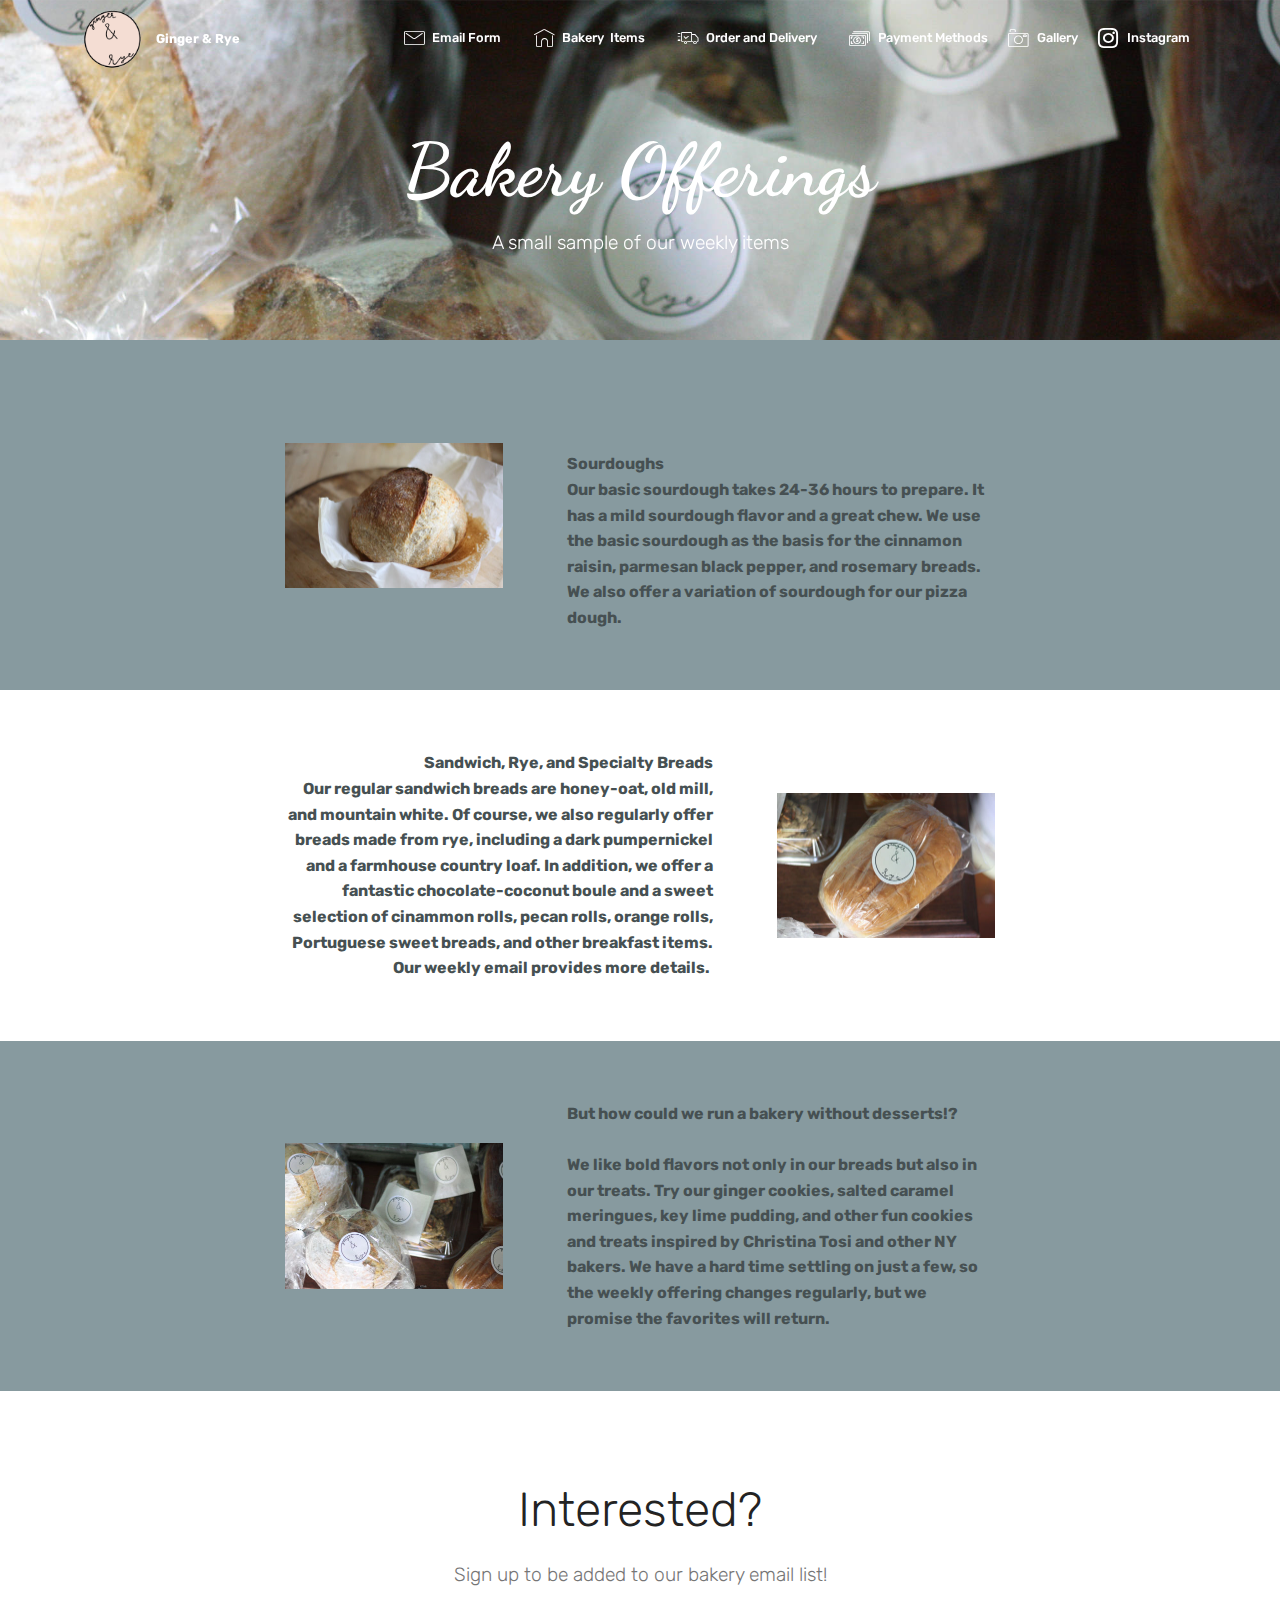
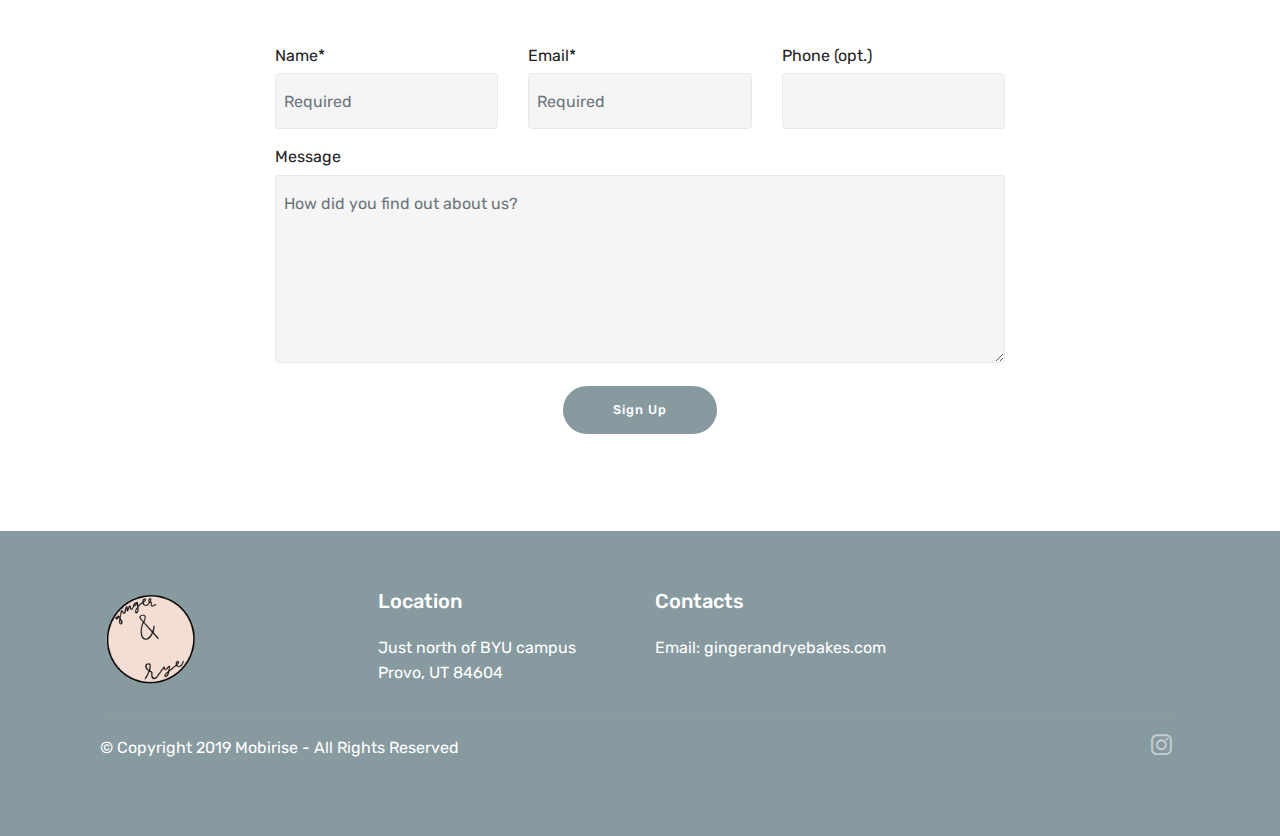
==== commit f940db35: "create github pages" ====
--- a/page1.html
+++ b/page1.html
@@ -63,7 +63,7 @@
     </nav>
 </section>
 
-<section class="engine"><a href="https://mobirise.info/p">website templates free download</a></section><section class="mbr-section content5 cid-s0pGaWJEve mbr-parallax-background" id="content5-p">
+<section class="engine"><a href="https://mobirise.info/s">free bootstrap themes</a></section><section class="mbr-section content5 cid-s0pGaWJEve mbr-parallax-background" id="content5-p">
 
     
 
@@ -168,7 +168,7 @@
         <div class="row justify-content-center">
             <div class="media-container-column col-lg-8" data-form-type="formoid">
                 <!---Formbuilder Form--->
-                <form action="https://mobirise.com/" method="POST" class="mbr-form form-with-styler" data-form-title="Mobirise Form"><input type="hidden" name="email" data-form-email="true" value="kA5Q4S2XsvgjKox5ohz2xj3OUL85IUdRv9z1L+EVc3DbPMz5iiCNeNidPuoGTYF84Lcx7TkbAm3/B8LaMwvjBKU53O5bFYzavY7jjArSK4eSxEyXOGvs4drzCg3ZOJYL">
+                <form action="https://mobirise.com/" method="POST" class="mbr-form form-with-styler" data-form-title="Mobirise Form"><input type="hidden" name="email" data-form-email="true" value="0wUIEpVpR1C8qK7CLU1ISaw0wKjVupVzuG8do41rO2eGpeMxrCeVWTH/1iyorYsMjSLube71RjDQIdQVUz49JVN+EANIfrNQQEuQlseYnV/3PE9ZWCnNmh/LY9hUl8il">
                     <div class="row">
                         <div hidden="hidden" data-form-alert="" class="alert alert-success col-12">Thanks for signing up! Our email goes out on Mondays. If you don't see it, please check your junk mail.</div>
                         <div hidden="hidden" data-form-alert-danger="" class="alert alert-danger col-12">
@@ -191,7 +191,7 @@
                             <label for="message-form1-1g" class="form-control-label mbr-fonts-style display-7">Message</label>
                             <textarea name="message" data-form-field="Message" class="form-control display-7" placeholder="How did you find out about us?" id="message-form1-1g"></textarea>
                         </div>
-                        <div class="col-md-12 input-group-btn align-center"><button type="submit" class="btn btn-primary btn-form display-4">SEND FORM</button></div>
+                        <div class="col-md-12 input-group-btn align-center"><button type="submit" class="btn btn-form btn-success display-4">Sign Up</button></div>
                     </div>
                 </form><!---Formbuilder Form--->
             </div>
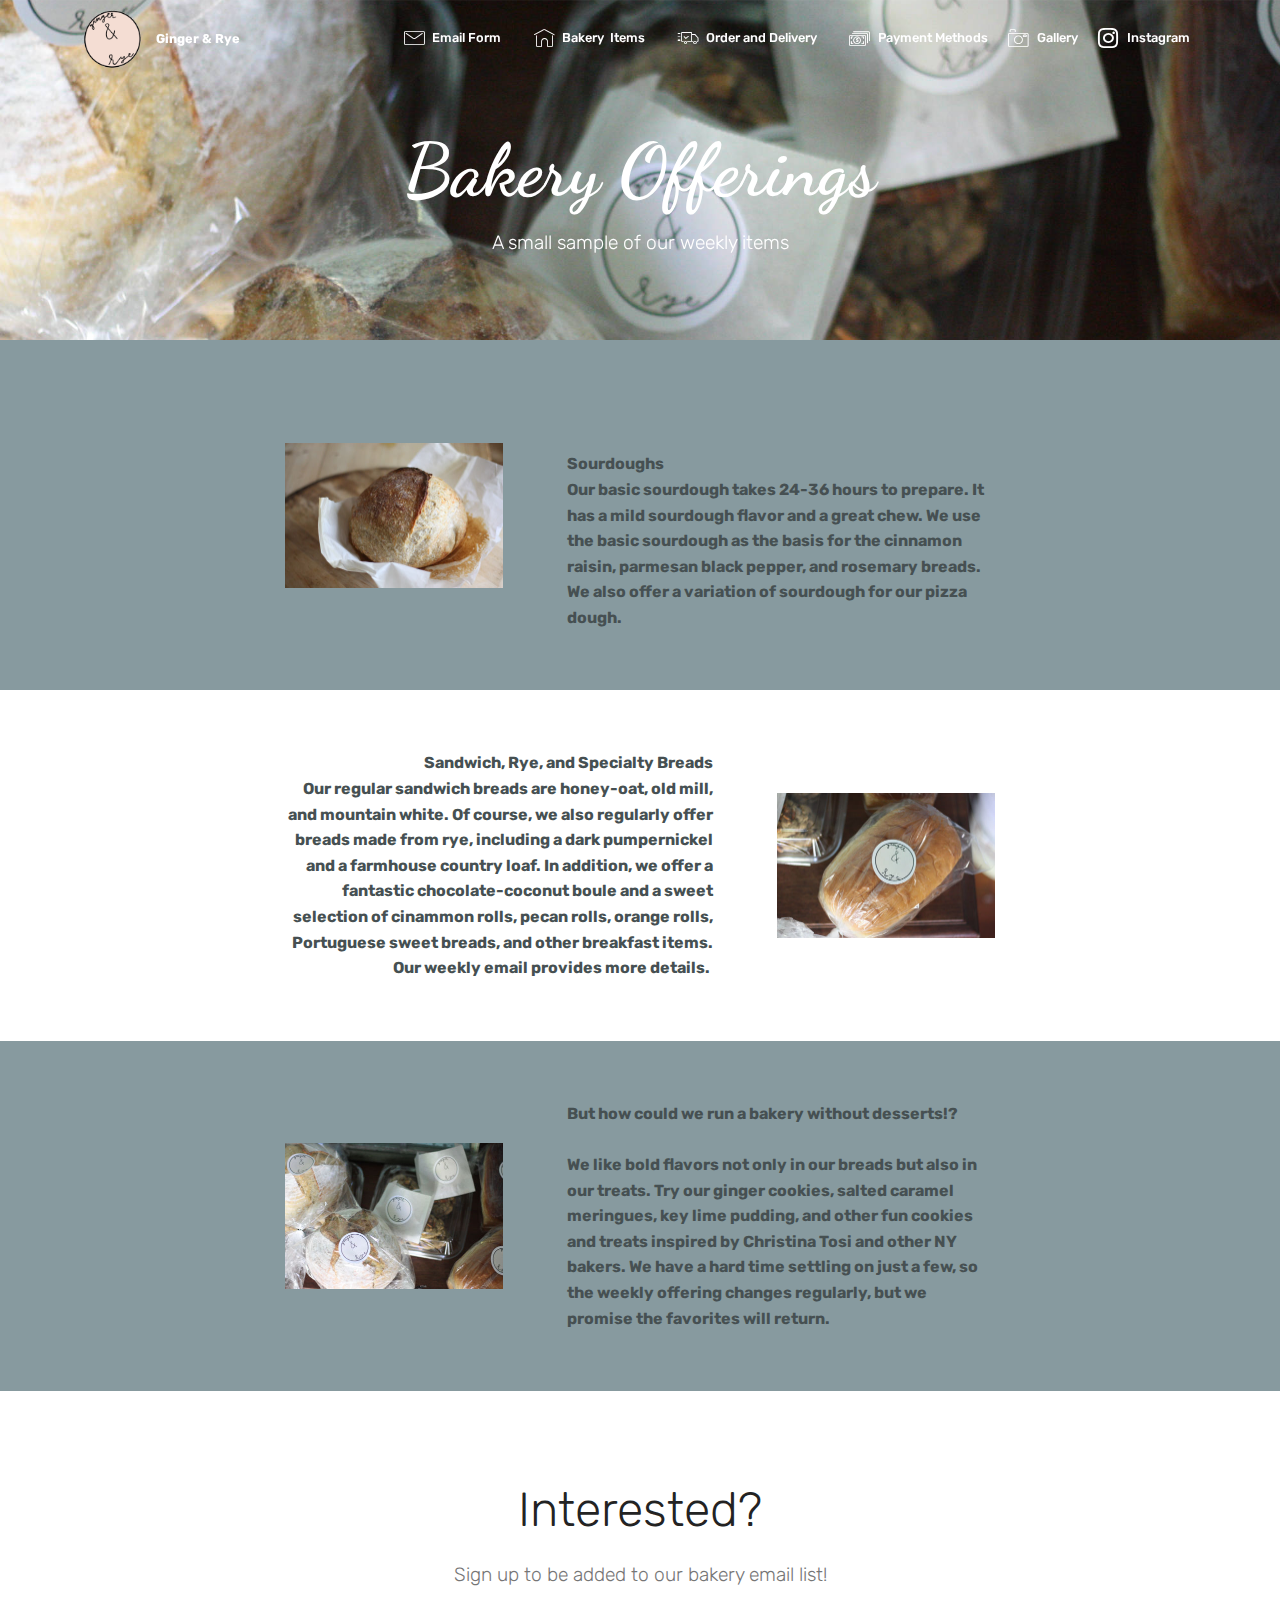
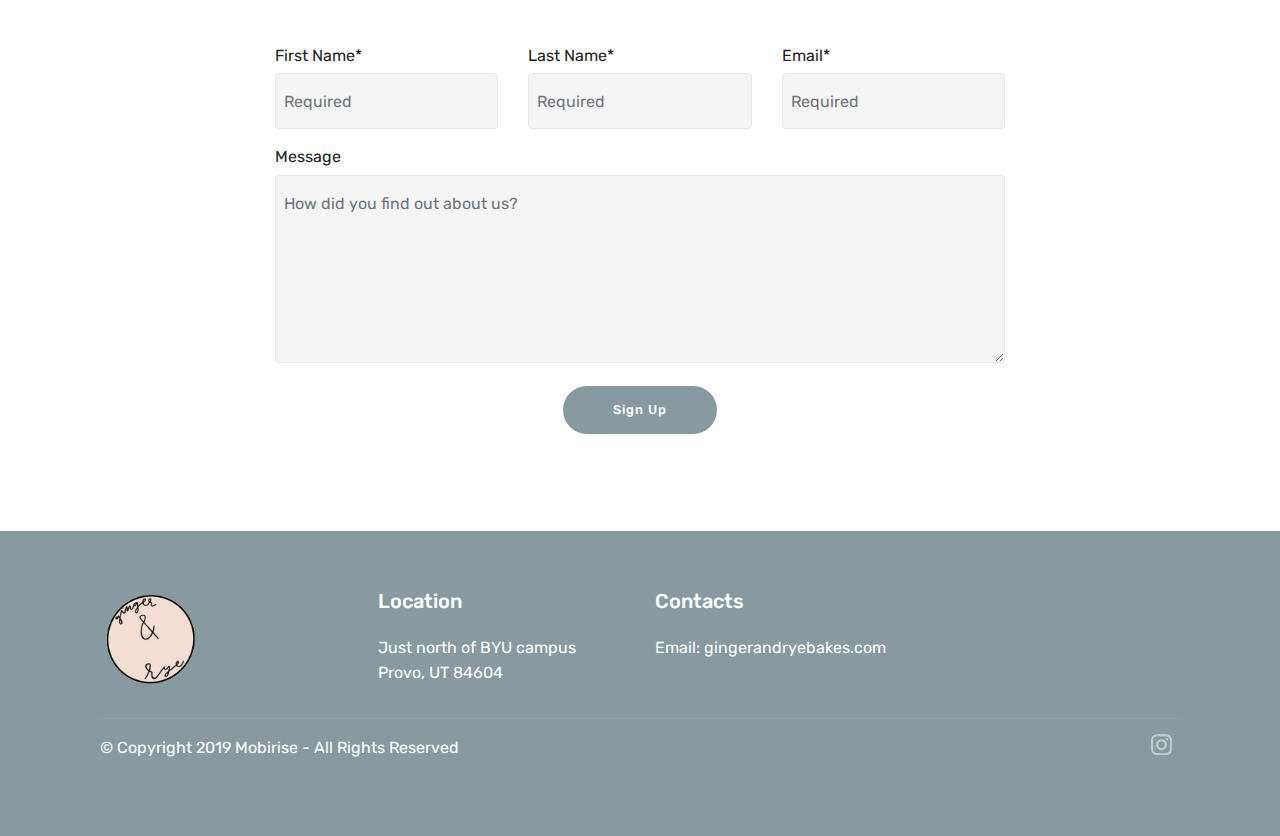
==== commit f3e54e64: "create github pages" ====
--- a/page1.html
+++ b/page1.html
@@ -63,7 +63,7 @@
     </nav>
 </section>
 
-<section class="engine"><a href="https://mobirise.info/s">free bootstrap themes</a></section><section class="mbr-section content5 cid-s0pGaWJEve mbr-parallax-background" id="content5-p">
+<section class="engine"><a href="https://mobirise.info/m">website design templates</a></section><section class="mbr-section content5 cid-s0pGaWJEve mbr-parallax-background" id="content5-p">
 
     
 
@@ -168,7 +168,7 @@
         <div class="row justify-content-center">
             <div class="media-container-column col-lg-8" data-form-type="formoid">
                 <!---Formbuilder Form--->
-                <form action="https://mobirise.com/" method="POST" class="mbr-form form-with-styler" data-form-title="Mobirise Form"><input type="hidden" name="email" data-form-email="true" value="0wUIEpVpR1C8qK7CLU1ISaw0wKjVupVzuG8do41rO2eGpeMxrCeVWTH/1iyorYsMjSLube71RjDQIdQVUz49JVN+EANIfrNQQEuQlseYnV/3PE9ZWCnNmh/LY9hUl8il">
+                <form action="https://mobirise.com/" method="POST" class="mbr-form form-with-styler" data-form-title="Mobirise Form"><input type="hidden" name="email" data-form-email="true" value="ZOyicSP1yzRjZ7j+H62cWvdbhlmvC3f4TFRsPslovCQWKHIzOLvOJrNX0eDjfDezezPy0KJum632M+/mbW3JeP5EH96pzo1NZnA5t6S/X5RjTLeqjM5EhJ1CVXcaJe/f">
                     <div class="row">
                         <div hidden="hidden" data-form-alert="" class="alert alert-success col-12">Thanks for signing up! Our email goes out on Mondays. If you don't see it, please check your junk mail.</div>
                         <div hidden="hidden" data-form-alert-danger="" class="alert alert-danger col-12">
@@ -176,16 +176,16 @@
                     </div>
                     <div class="dragArea row">
                         <div class="col-md-4  form-group" data-for="name">
-                            <label for="name-form1-1g" class="form-control-label mbr-fonts-style display-7">Name*</label>
+                            <label for="name-form1-1g" class="form-control-label mbr-fonts-style display-7">First Name*</label>
                             <input type="text" name="name" data-form-field="Name" required="required" class="form-control display-7" placeholder="Required" id="name-form1-1g">
                         </div>
                         <div class="col-md-4  form-group" data-for="email">
-                            <label for="email-form1-1g" class="form-control-label mbr-fonts-style display-7">Email*</label>
+                            <label for="email-form1-1g" class="form-control-label mbr-fonts-style display-7">Last Name*</label>
                             <input type="email" name="email" data-form-field="Email" required="required" class="form-control display-7" placeholder="Required" id="email-form1-1g">
                         </div>
                         <div data-for="phone" class="col-md-4  form-group">
-                            <label for="phone-form1-1g" class="form-control-label mbr-fonts-style display-7">Phone (opt.)</label>
-                            <input type="tel" name="phone" data-form-field="Phone" class="form-control display-7" id="phone-form1-1g">
+                            <label for="phone-form1-1g" class="form-control-label mbr-fonts-style display-7">Email*</label>
+                            <input type="tel" name="phone" data-form-field="Phone" class="form-control display-7" placeholder="Required" id="phone-form1-1g">
                         </div>
                         <div data-for="message" class="col-md-12 form-group">
                             <label for="message-form1-1g" class="form-control-label mbr-fonts-style display-7">Message</label>
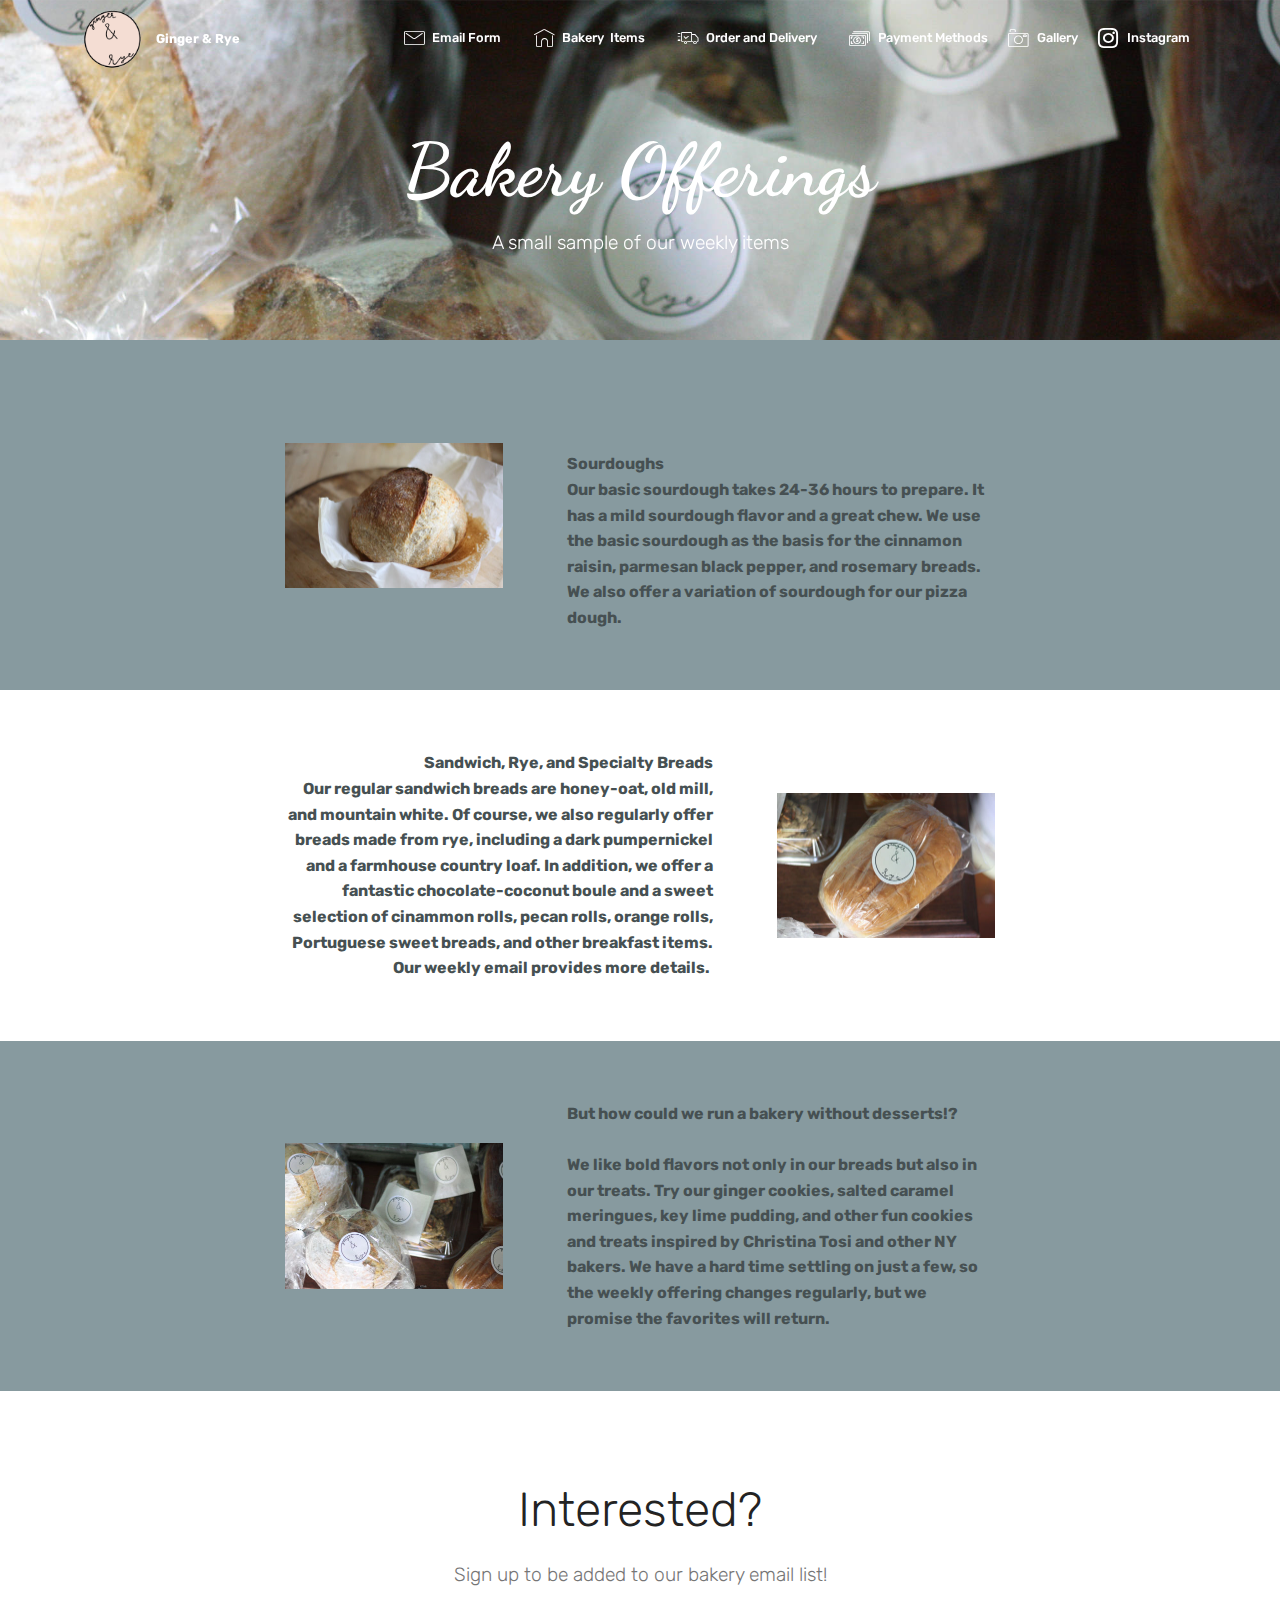
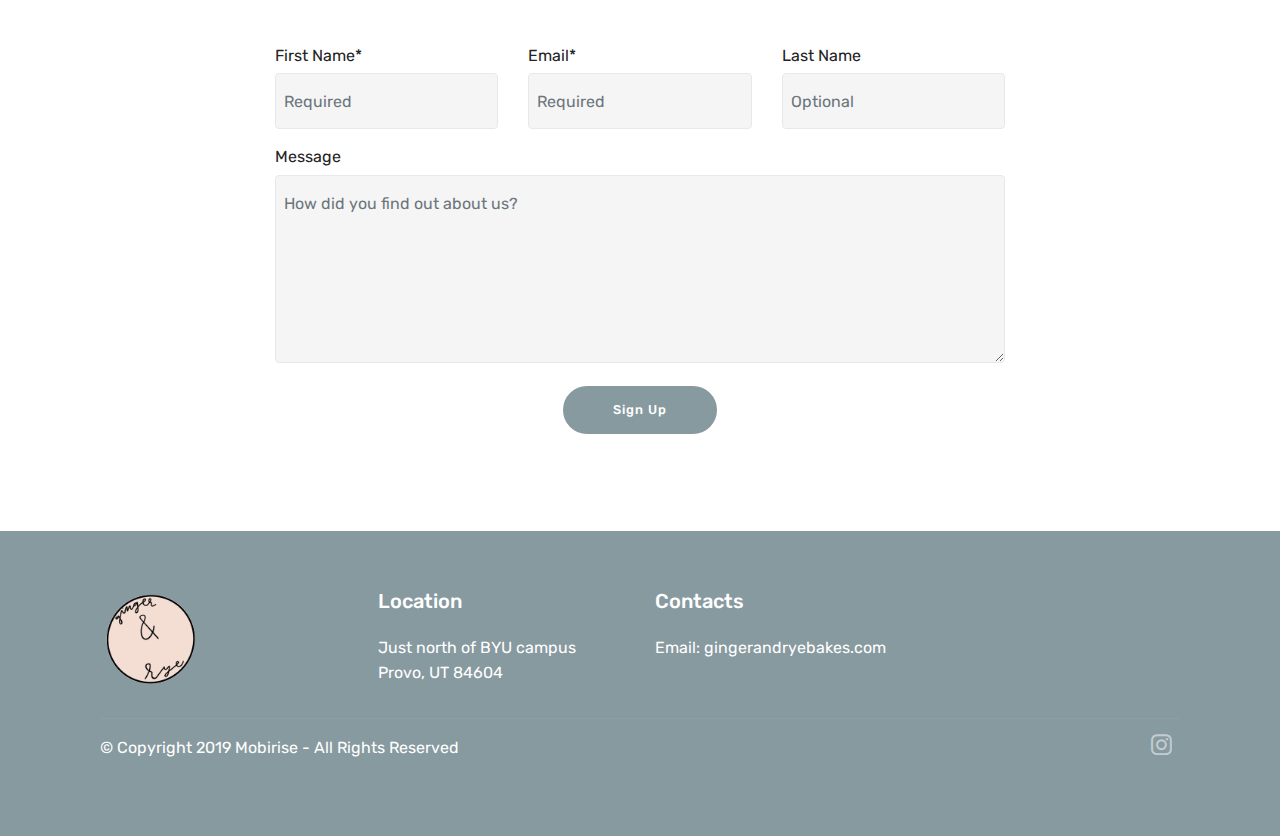
==== commit 1d1de62a: "create github pages" ====
--- a/page1.html
+++ b/page1.html
@@ -63,7 +63,7 @@
     </nav>
 </section>
 
-<section class="engine"><a href="https://mobirise.info/m">website design templates</a></section><section class="mbr-section content5 cid-s0pGaWJEve mbr-parallax-background" id="content5-p">
+<section class="engine"><a href="https://mobirise.info/n">simple web templates</a></section><section class="mbr-section content5 cid-s0pGaWJEve mbr-parallax-background" id="content5-p">
 
     
 
@@ -168,7 +168,7 @@
         <div class="row justify-content-center">
             <div class="media-container-column col-lg-8" data-form-type="formoid">
                 <!---Formbuilder Form--->
-                <form action="https://mobirise.com/" method="POST" class="mbr-form form-with-styler" data-form-title="Mobirise Form"><input type="hidden" name="email" data-form-email="true" value="ZOyicSP1yzRjZ7j+H62cWvdbhlmvC3f4TFRsPslovCQWKHIzOLvOJrNX0eDjfDezezPy0KJum632M+/mbW3JeP5EH96pzo1NZnA5t6S/X5RjTLeqjM5EhJ1CVXcaJe/f">
+                <form action="https://mobirise.com/" method="POST" class="mbr-form form-with-styler" data-form-title="Mobirise Form"><input type="hidden" name="email" data-form-email="true" value="tDm1BSc0312FEEh5KRKFxIphRLKAeZMRNtYyMU7/1HqmWX6vBwwj5XtN5fk4tgGwwaxqleDEsN9h0kIPgAl8Q0nBc4oMg+A8njCvvoX2AI6ADYGrCeYaRsGQ9e85fLAf">
                     <div class="row">
                         <div hidden="hidden" data-form-alert="" class="alert alert-success col-12">Thanks for signing up! Our email goes out on Mondays. If you don't see it, please check your junk mail.</div>
                         <div hidden="hidden" data-form-alert-danger="" class="alert alert-danger col-12">
@@ -180,12 +180,12 @@
                             <input type="text" name="name" data-form-field="Name" required="required" class="form-control display-7" placeholder="Required" id="name-form1-1g">
                         </div>
                         <div class="col-md-4  form-group" data-for="email">
-                            <label for="email-form1-1g" class="form-control-label mbr-fonts-style display-7">Last Name*</label>
+                            <label for="email-form1-1g" class="form-control-label mbr-fonts-style display-7">Email*</label>
                             <input type="email" name="email" data-form-field="Email" required="required" class="form-control display-7" placeholder="Required" id="email-form1-1g">
                         </div>
                         <div data-for="phone" class="col-md-4  form-group">
-                            <label for="phone-form1-1g" class="form-control-label mbr-fonts-style display-7">Email*</label>
-                            <input type="tel" name="phone" data-form-field="Phone" class="form-control display-7" placeholder="Required" id="phone-form1-1g">
+                            <label for="phone-form1-1g" class="form-control-label mbr-fonts-style display-7">Last Name</label>
+                            <input type="tel" name="phone" data-form-field="Phone" class="form-control display-7" placeholder="Optional" id="phone-form1-1g">
                         </div>
                         <div data-for="message" class="col-md-12 form-group">
                             <label for="message-form1-1g" class="form-control-label mbr-fonts-style display-7">Message</label>
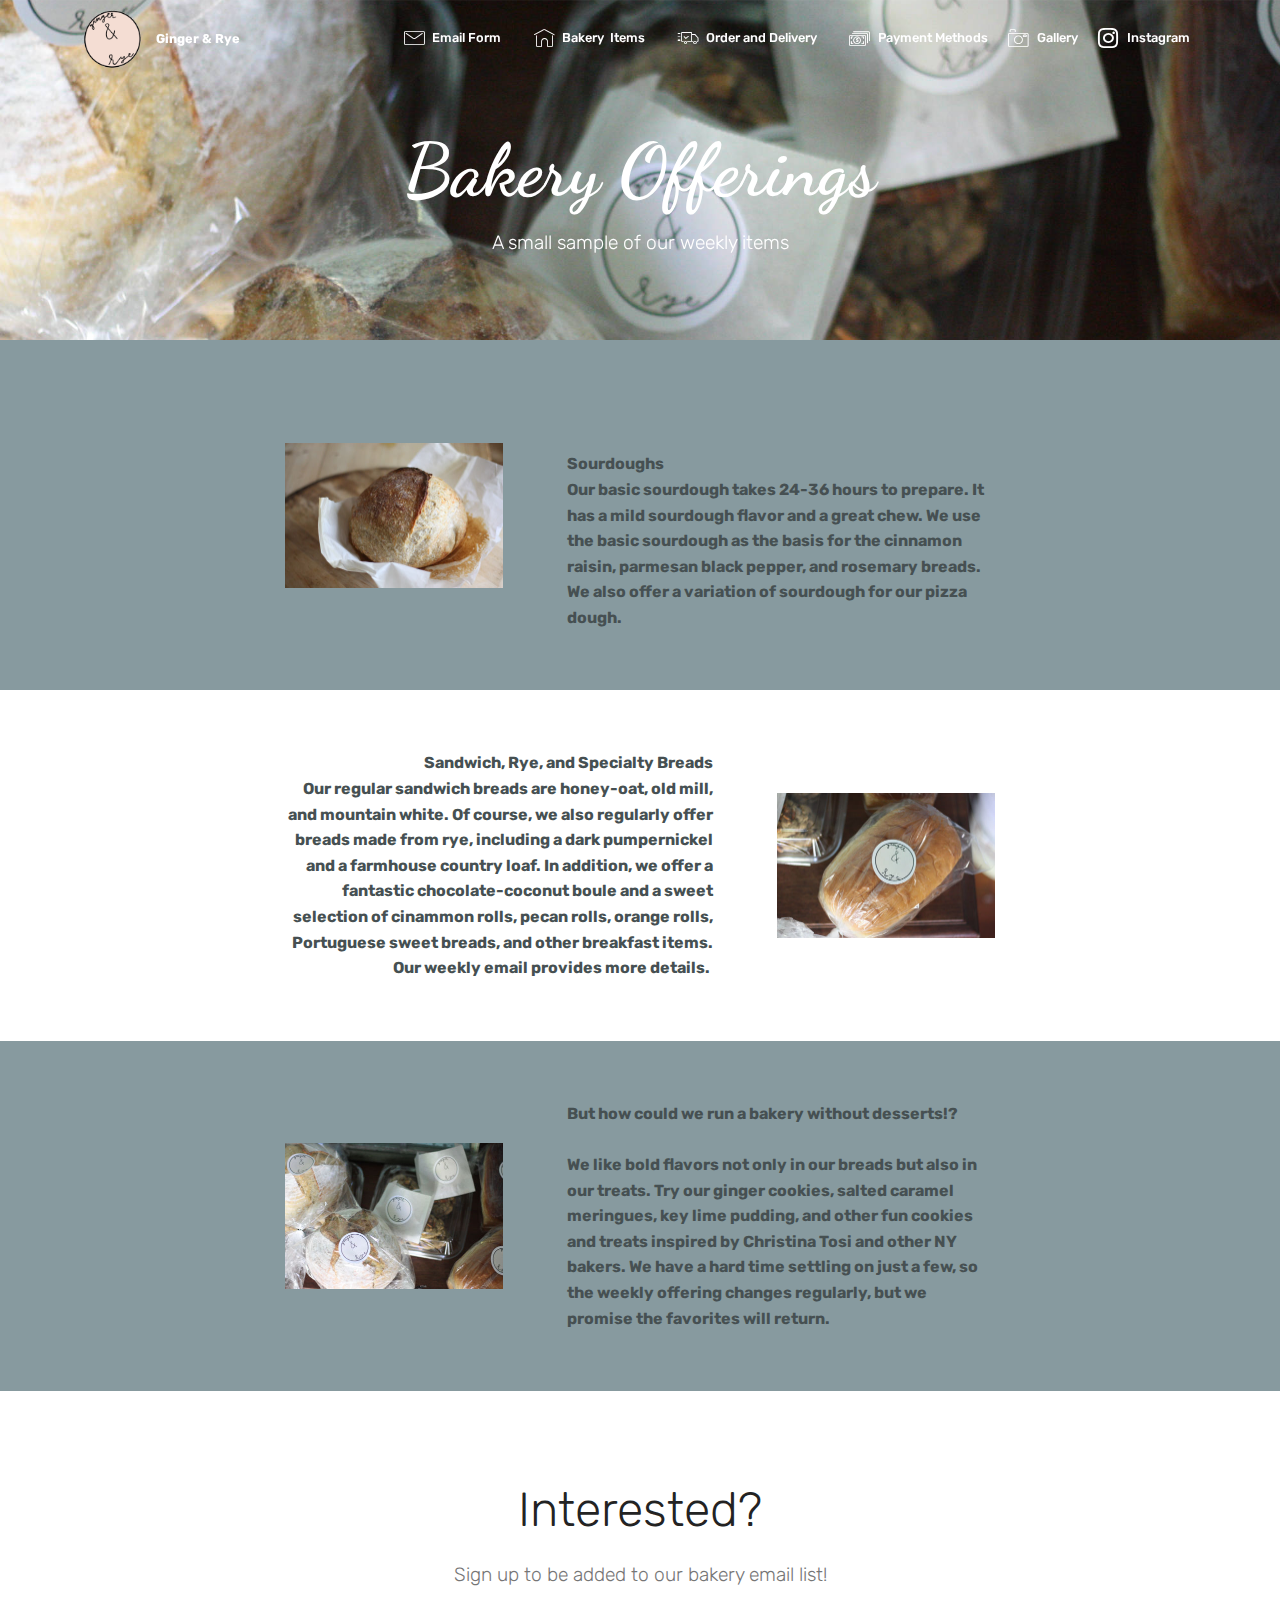
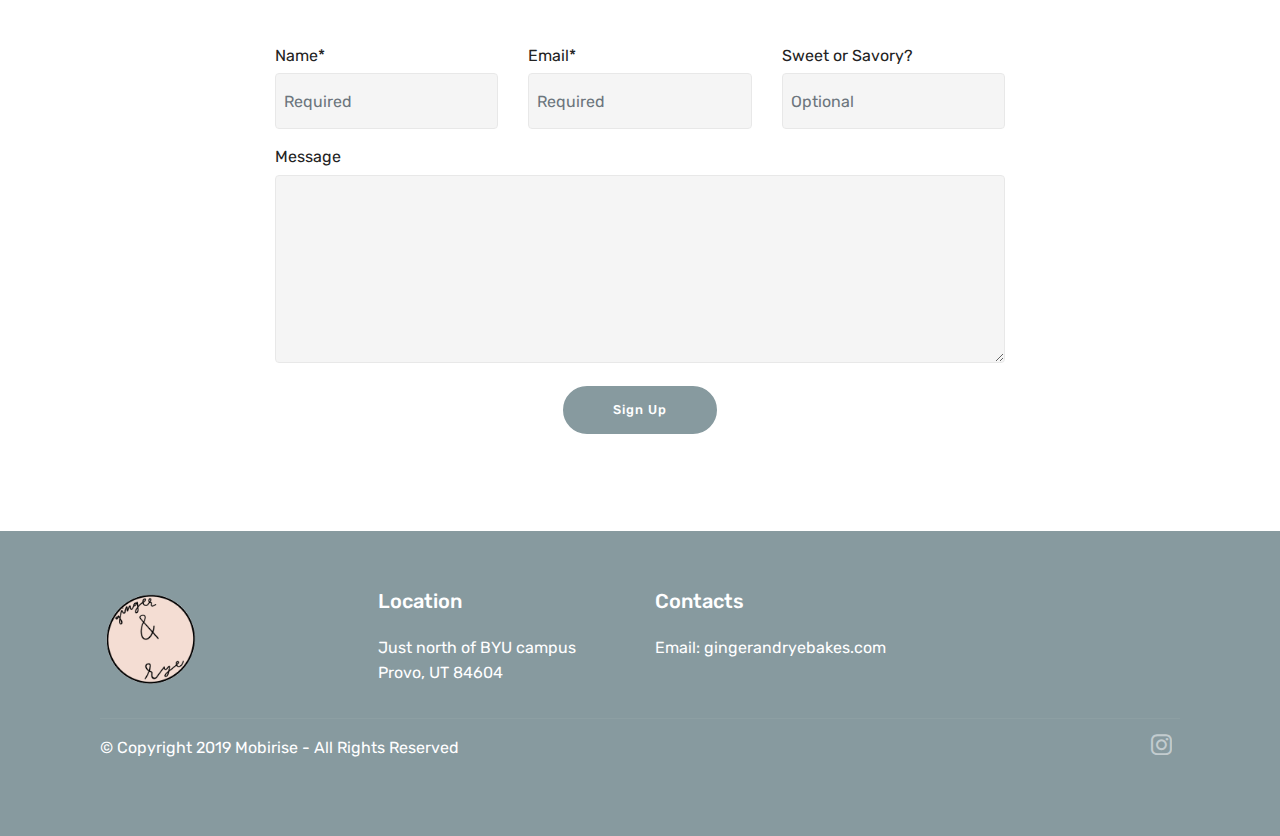
==== commit 753e9738: "create github pages" ====
--- a/page1.html
+++ b/page1.html
@@ -63,7 +63,7 @@
     </nav>
 </section>
 
-<section class="engine"><a href="https://mobirise.info/n">simple web templates</a></section><section class="mbr-section content5 cid-s0pGaWJEve mbr-parallax-background" id="content5-p">
+<section class="engine"><a href="https://mobirise.info/c">site builder</a></section><section class="mbr-section content5 cid-s0pGaWJEve mbr-parallax-background" id="content5-p">
 
     
 
@@ -168,7 +168,7 @@
         <div class="row justify-content-center">
             <div class="media-container-column col-lg-8" data-form-type="formoid">
                 <!---Formbuilder Form--->
-                <form action="https://mobirise.com/" method="POST" class="mbr-form form-with-styler" data-form-title="Mobirise Form"><input type="hidden" name="email" data-form-email="true" value="tDm1BSc0312FEEh5KRKFxIphRLKAeZMRNtYyMU7/1HqmWX6vBwwj5XtN5fk4tgGwwaxqleDEsN9h0kIPgAl8Q0nBc4oMg+A8njCvvoX2AI6ADYGrCeYaRsGQ9e85fLAf">
+                <form action="https://mobirise.com/" method="POST" class="mbr-form form-with-styler" data-form-title="Mobirise Form"><input type="hidden" name="email" data-form-email="true" value="yslcTZatZNlPWwDBfhMzeodunv1vrR8ewrBgPSpMKYCNG0GHbV+xuWNC7RWkUdf2aj2fIymJYjyHcG0D/Xh5naTnZOw2tZWMF42jlxRz0emmkfv5wo55r5ATF/tuqEPb">
                     <div class="row">
                         <div hidden="hidden" data-form-alert="" class="alert alert-success col-12">Thanks for signing up! Our email goes out on Mondays. If you don't see it, please check your junk mail.</div>
                         <div hidden="hidden" data-form-alert-danger="" class="alert alert-danger col-12">
@@ -176,7 +176,7 @@
                     </div>
                     <div class="dragArea row">
                         <div class="col-md-4  form-group" data-for="name">
-                            <label for="name-form1-1g" class="form-control-label mbr-fonts-style display-7">First Name*</label>
+                            <label for="name-form1-1g" class="form-control-label mbr-fonts-style display-7">Name*</label>
                             <input type="text" name="name" data-form-field="Name" required="required" class="form-control display-7" placeholder="Required" id="name-form1-1g">
                         </div>
                         <div class="col-md-4  form-group" data-for="email">
@@ -184,12 +184,12 @@
                             <input type="email" name="email" data-form-field="Email" required="required" class="form-control display-7" placeholder="Required" id="email-form1-1g">
                         </div>
                         <div data-for="phone" class="col-md-4  form-group">
-                            <label for="phone-form1-1g" class="form-control-label mbr-fonts-style display-7">Last Name</label>
+                            <label for="phone-form1-1g" class="form-control-label mbr-fonts-style display-7">Sweet or Savory?</label>
                             <input type="tel" name="phone" data-form-field="Phone" class="form-control display-7" placeholder="Optional" id="phone-form1-1g">
                         </div>
                         <div data-for="message" class="col-md-12 form-group">
                             <label for="message-form1-1g" class="form-control-label mbr-fonts-style display-7">Message</label>
-                            <textarea name="message" data-form-field="Message" class="form-control display-7" placeholder="How did you find out about us?" id="message-form1-1g"></textarea>
+                            <textarea name="message" data-form-field="Message" class="form-control display-7" id="message-form1-1g"></textarea>
                         </div>
                         <div class="col-md-12 input-group-btn align-center"><button type="submit" class="btn btn-form btn-success display-4">Sign Up</button></div>
                     </div>
--- a/assets/mobirise/css/mbr-additional.css
+++ b/assets/mobirise/css/mbr-additional.css
@@ -2543,7 +2543,7 @@
   width: 60%;
 }
 .cid-s0pU6ZeRiK P {
-  color: #232323;
+  color: #ffffff;
   text-align: center;
 }
 .cid-s0qe1a4MBQ {
--- a/assets/mobirise/css/mbr-additional.css
+++ b/assets/mobirise/css/mbr-additional.css
@@ -2543,7 +2543,7 @@
   width: 60%;
 }
 .cid-s0pU6ZeRiK P {
-  color: #232323;
+  color: #ffffff;
   text-align: center;
 }
 .cid-s0qe1a4MBQ {
